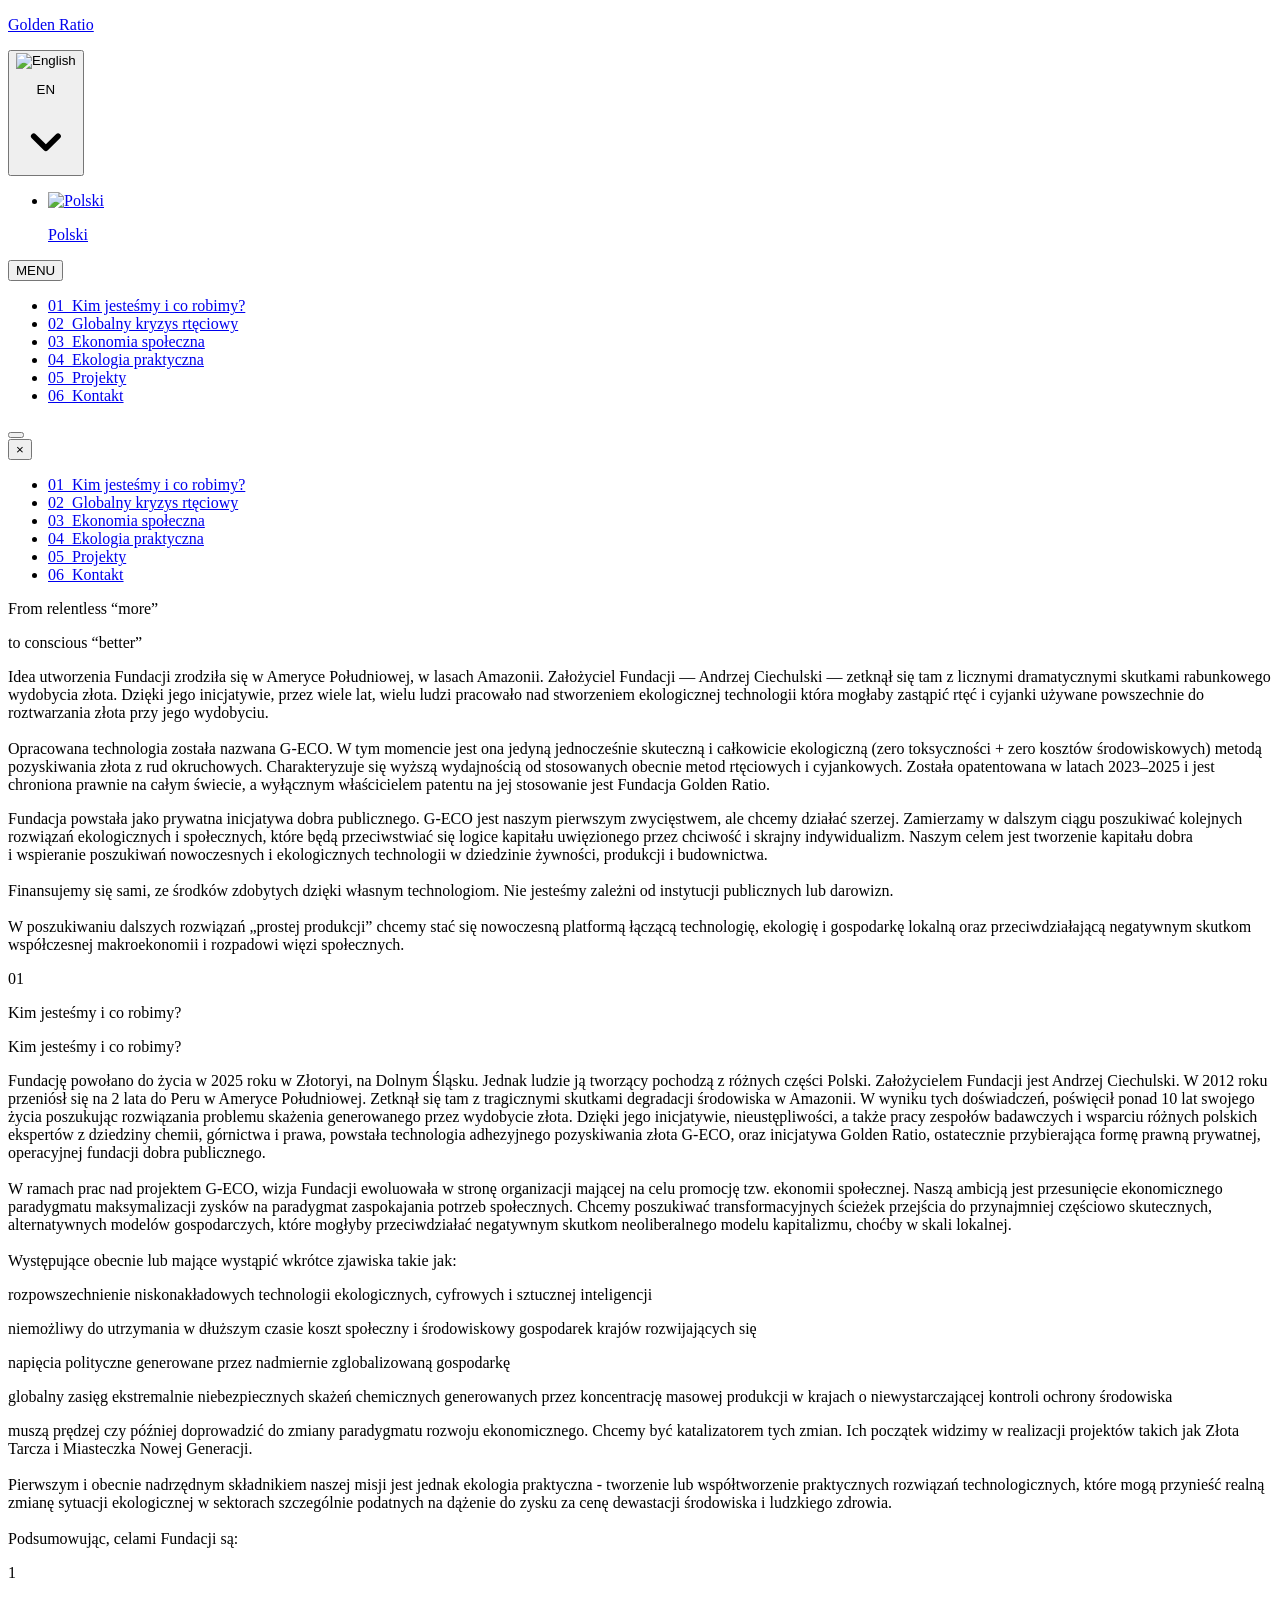
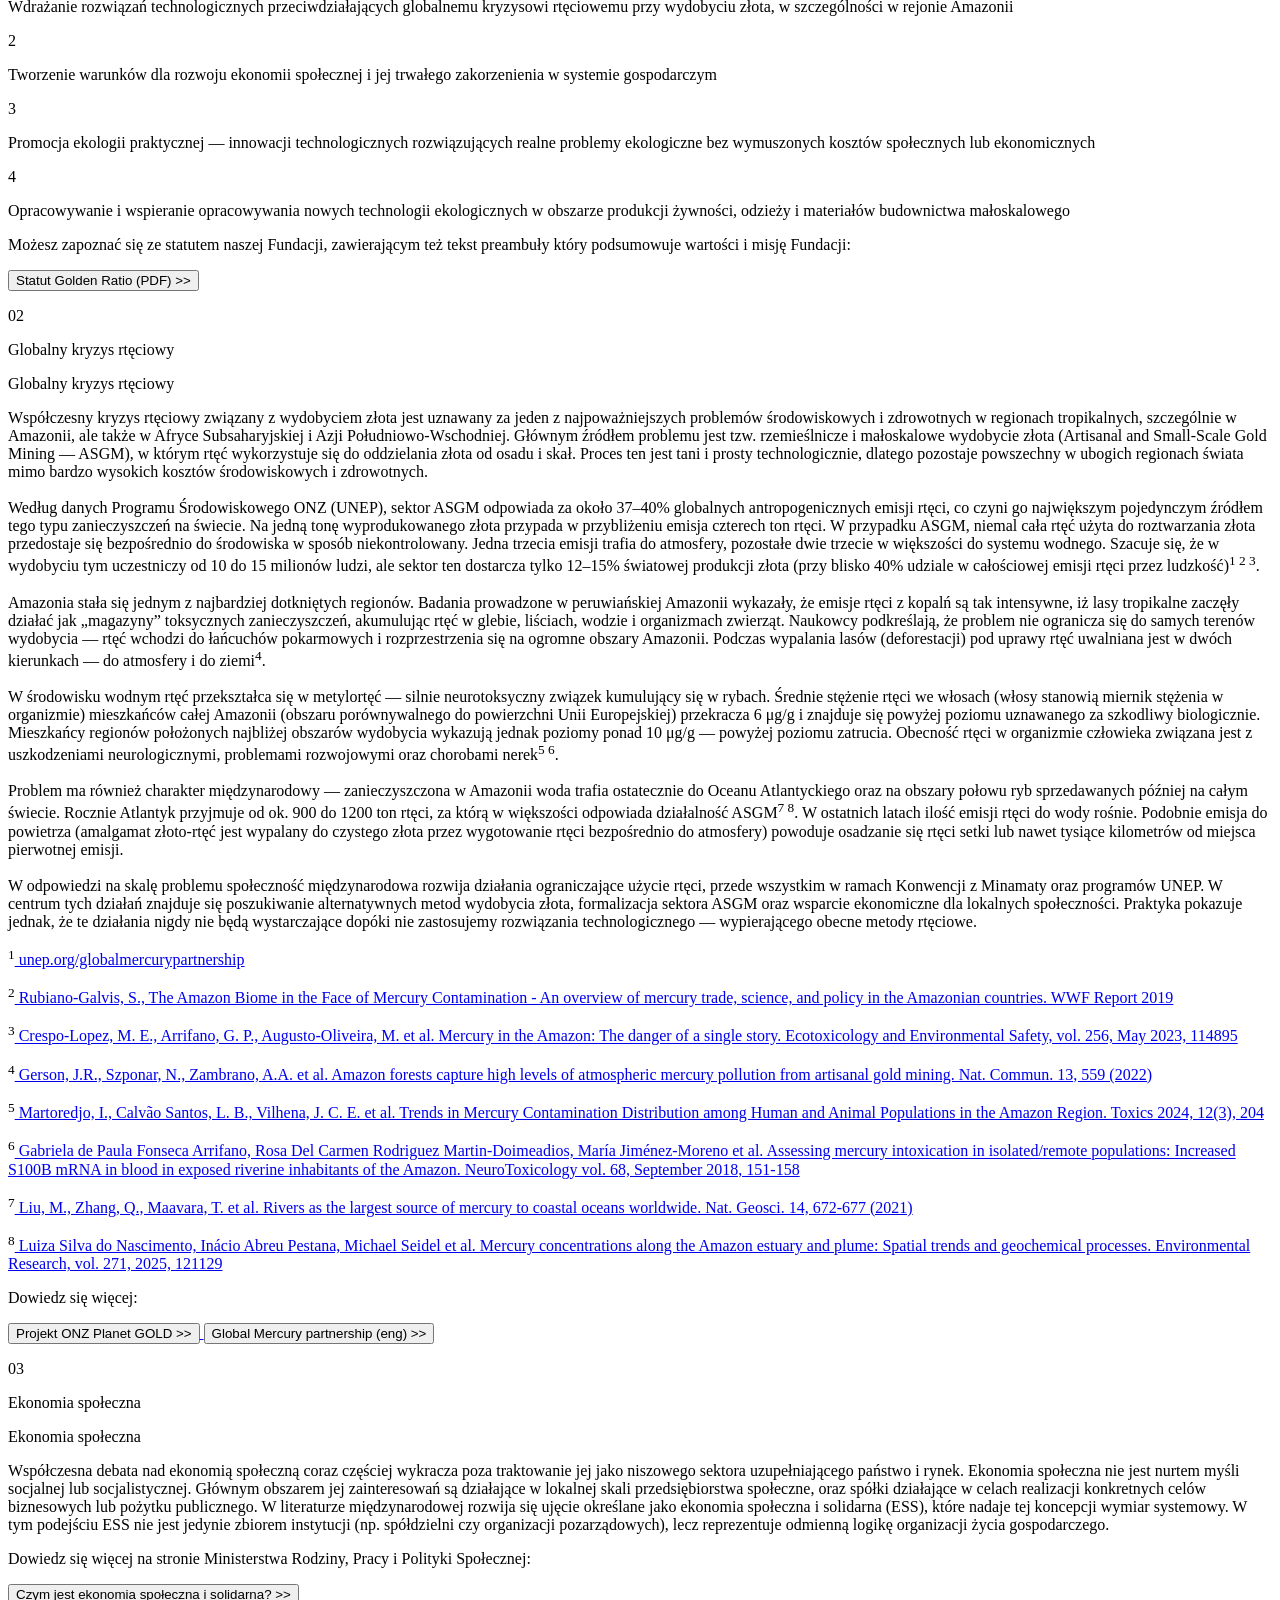
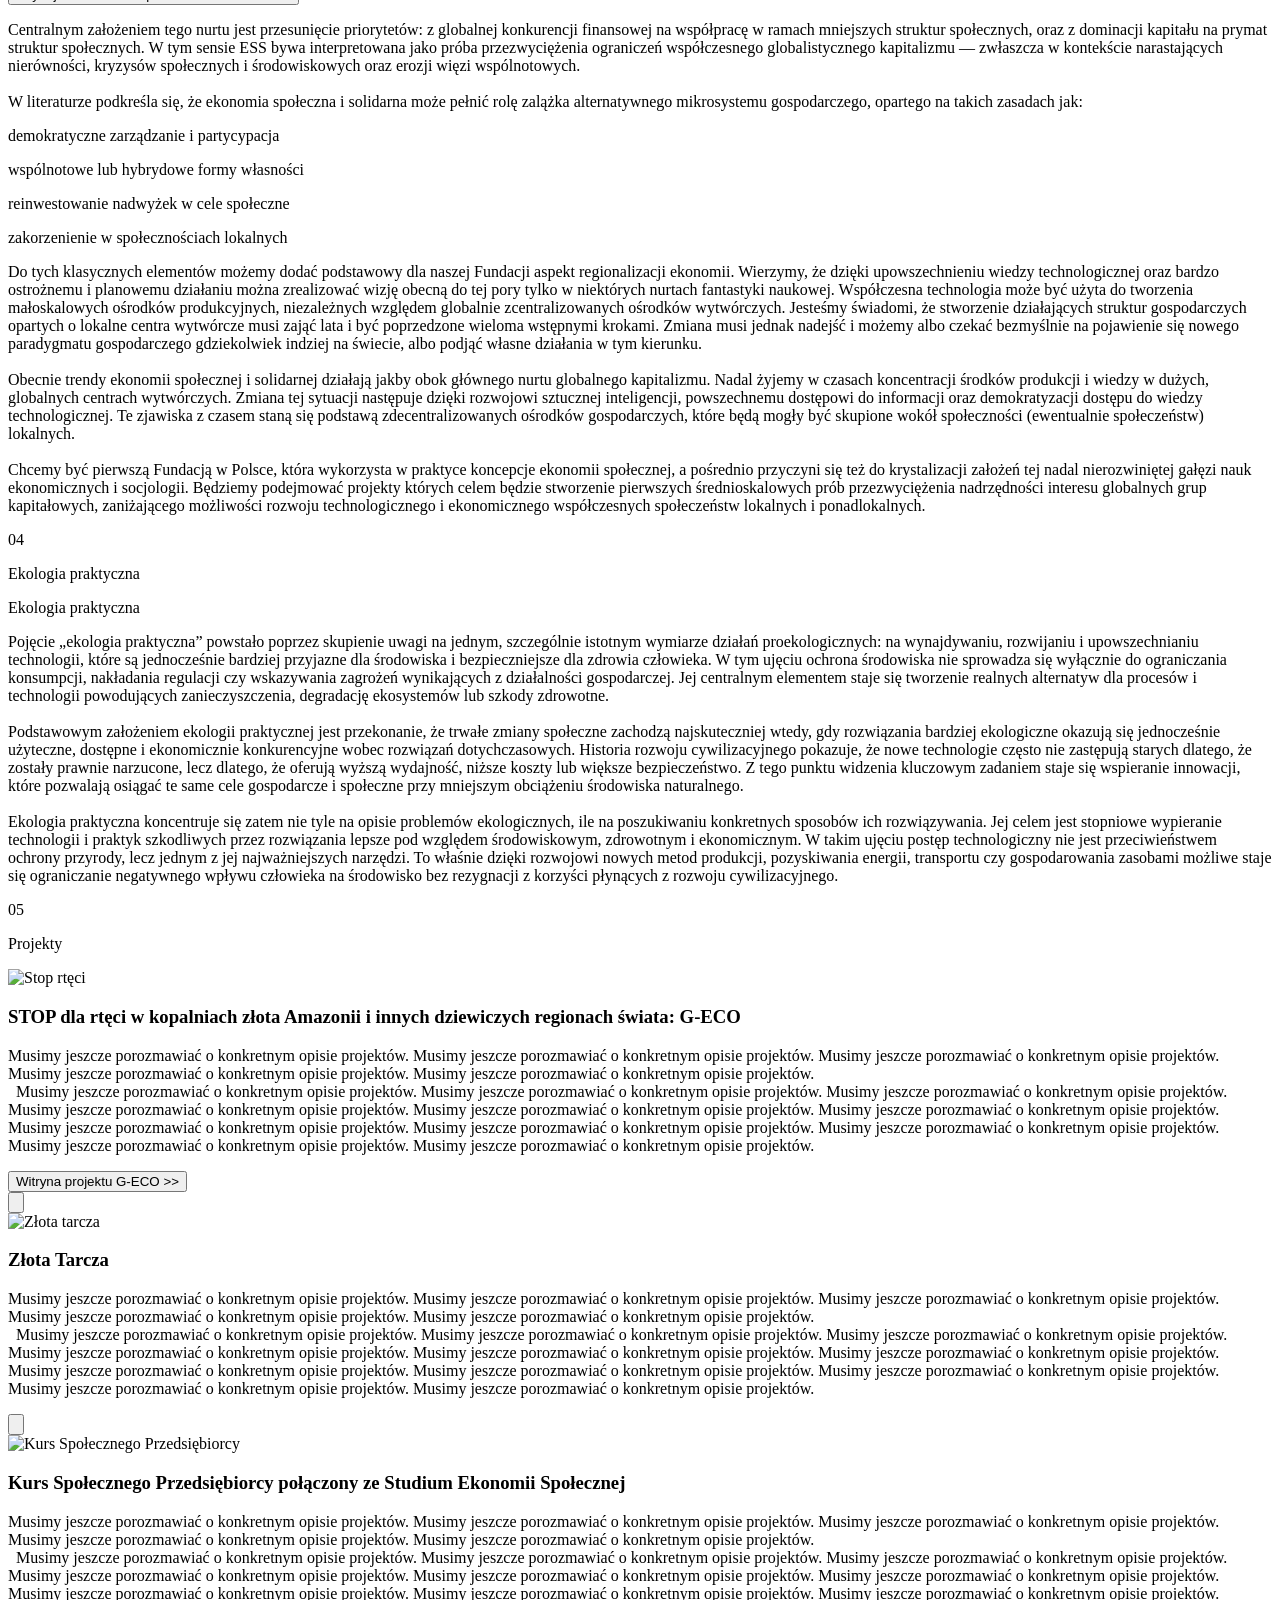
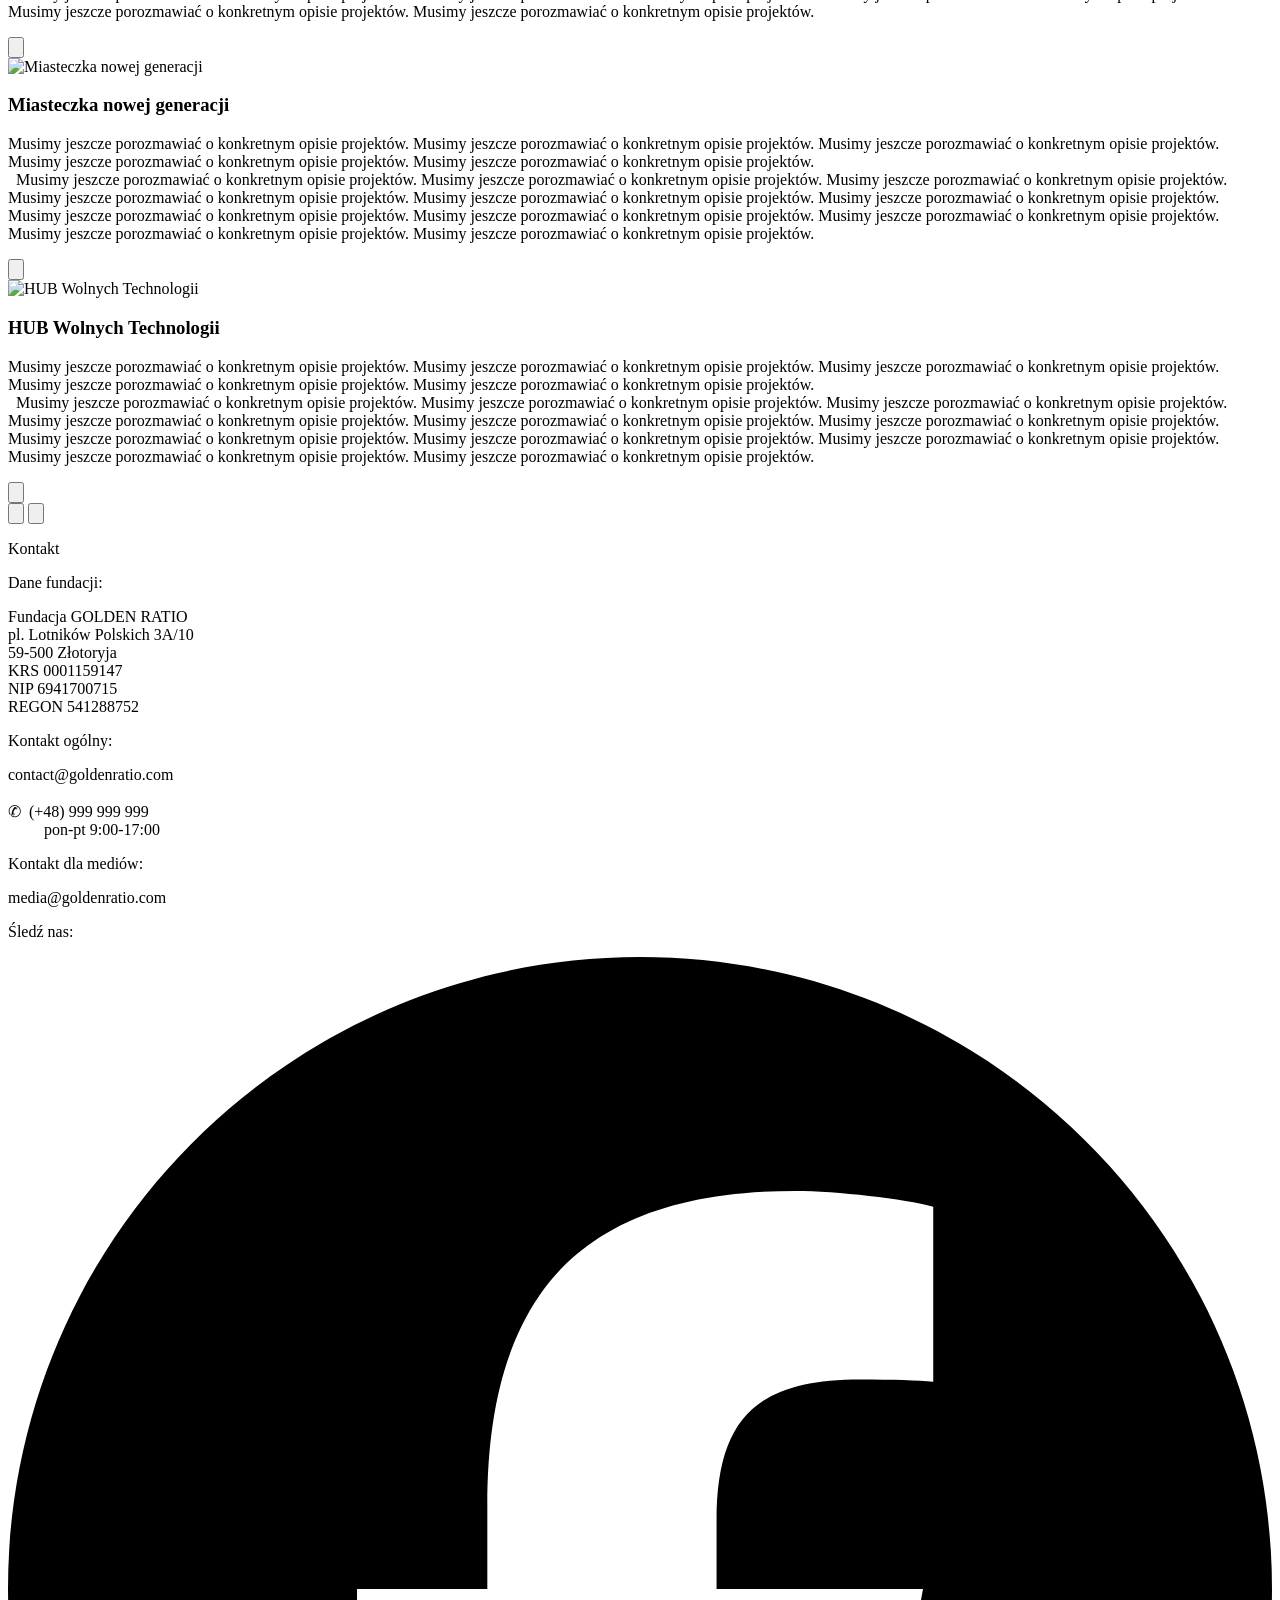
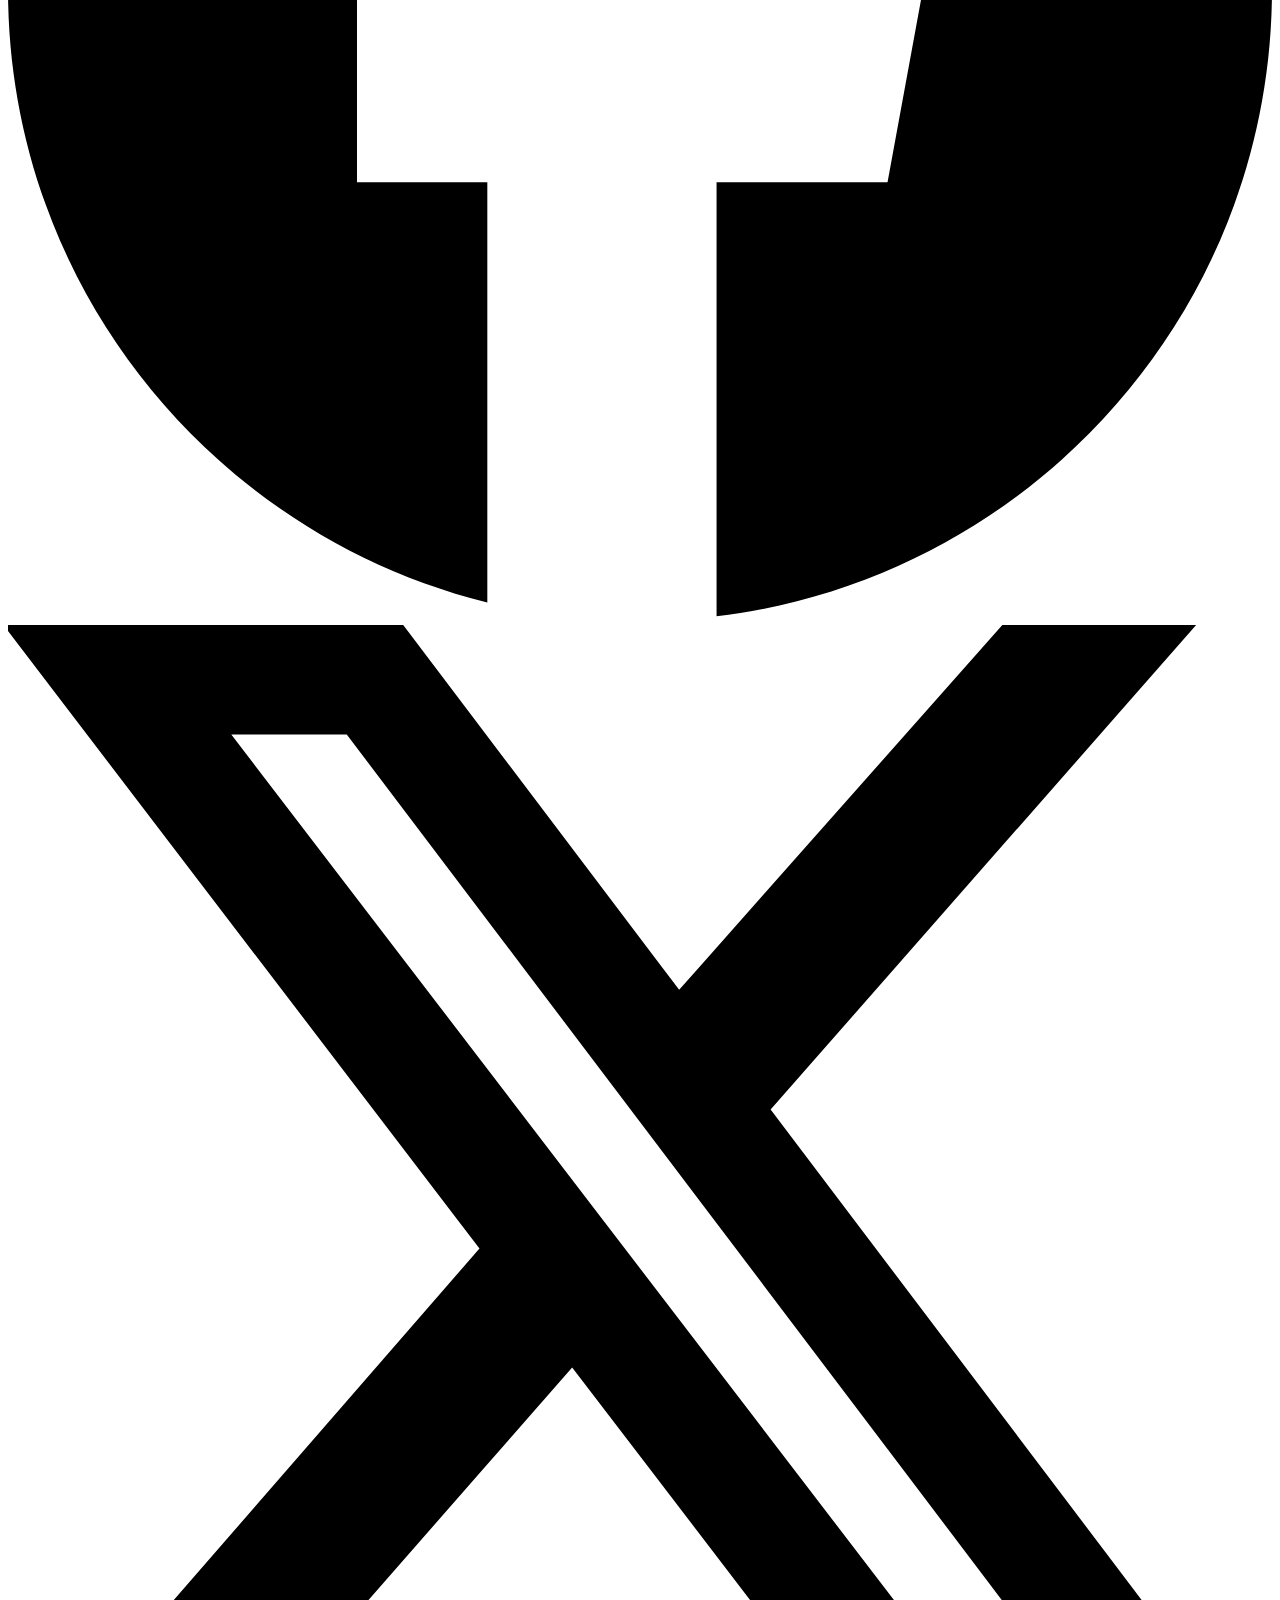
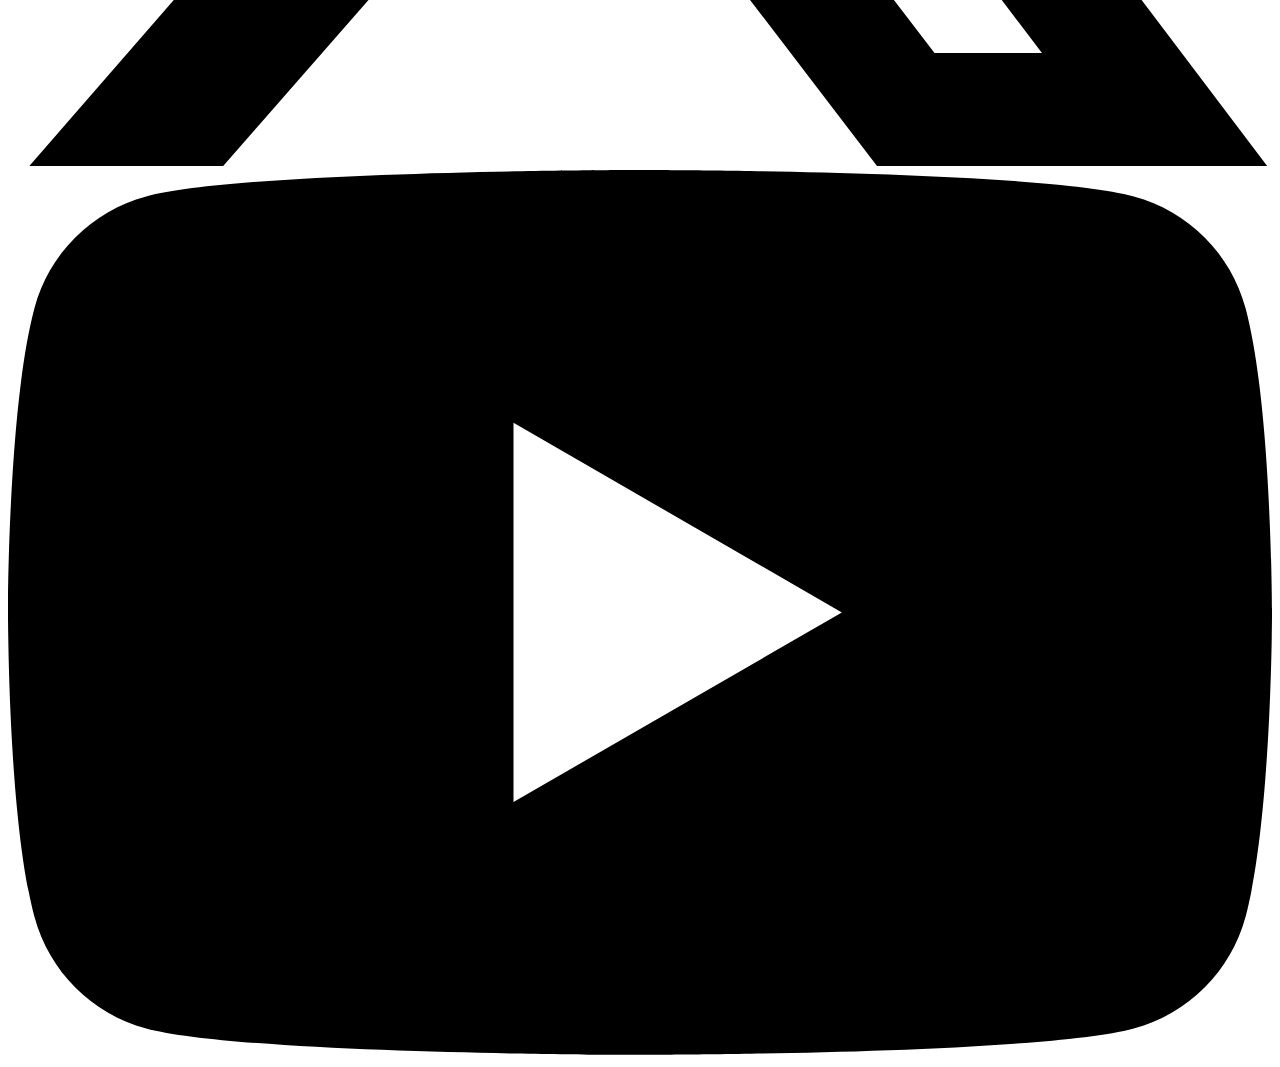
==== en/index.html @ 04c539c2 "Add files via upload" ====
<!doctype html>
<html lang="en">
  <head>
    <meta charset="UTF-8" />
    <link rel="icon" type="image/svg+xml" href="/mietowy/icons/favicon.svg" />
    <meta name="viewport" content="width=device-width, initial-scale=1.0" />
    <title>The Golden Ratio Foundation</title>

    <link rel="canonical" href="https://goldenratio.com/en/" />
    <link rel="alternate" hreflang="pl" href="https://goldenratio.com/" />
    <link rel="alternate" hreflang="en" href="https://goldenratio.com/en/" />
    <link rel="alternate" hreflang="x-default" href="https://goldenratio.com/" />

    <meta property="og:type" content="website">
    <meta property="og:title" content="The Golden Ratio Foundation">
    <meta property="og:description" content="We&rsquo;re transforming global &ldquo;more&rdquo; into a conscious &ldquo;good&rdquo;">
    <meta property="og:url" content="https://goldenratio.com/en/">
    <meta property="og:image" content="https://goldenratio.com/og-image.jpg">
    <meta property="og:locale" content="en_UK">
    <script type="module" crossorigin src="/mietowy/assets/main-DR1zvQs1.js"></script>
    <link rel="stylesheet" crossorigin href="/mietowy/assets/main-D9Fb78fT.css">
  </head>




  <body class="bg-prim text-sec font-main antialiased min-h-full min-w-full flex flex-col">

    <header
      id="start"
      x-data="{ menuOpen: false }"
      class="flex flex-col items-center"
    >

      <div class="navbar z-30">
        <div class="containme relative flex items-center justify-between tab:justify-end">

          <a
            href="#start"
            @click="menuOpen = false"
            class="static tab:absolute tab:left-1/2 tab:-translate-x-1/2"
          >
            <div id="logo" class="cursor-pointer font-button font-bold text-xl tab:text-2xl"> <!--potem do usunięcia te klasy -->
              <p>Golden Ratio</p>
              <!-- tutaj svg -->
            </div>
          </a>

          <!-- nadrzędny div po prawej z przyciskami menu -->
          <div class="flex flex-row items-center des:mt-2">

            <div
              x-data="{
                open: false,
                toggle() {
                  if (this.open) {
                    return this.close()
                  }
  
                  this.$refs.button.focus()
  
                  this.open = true
                },
                close(focusAfter) {
                  if (! this.open) return
  
                  this.open = false
  
                  focusAfter && focusAfter.focus()
                }
              }"
              x-on:keydown.escape.prevent.stop="close($refs.button)"
              x-on:focusin.window="! $refs.panel.contains($event.target) && close()"
              x-id="['dropdown-button']"
              class="relative mr-5 tab:mr-6"
            >
              <!-- Language Button -->
              <button
                x-ref="button"
                x-on:click="toggle()"
                :aria-expanded="open"
                :aria-controls="$id('dropdown-button')"
                type="button"
                class="relative flex flex-row items-center whitespace-nowrap justify-between cursor-pointer bg-lbialy10 hover:bg-lbialy20 pl-1.5 pr-0.5 rounded-full h-7 w-max gap-x-0.5 transition-colors duration-100 ease-in-out shadow-[0_0_5px_3px_rgba(0,0,0,0.05)]"
              >

                <div class="flex flex-row items-center">
                  <div class="relative w-3.5 h-3.5 rounded-full shadow-[0_0_0_2px_theme(colors.seven)] overflow-hidden mr-1">
                    <img
                      src="/mietowy/icons/Flag_of_the_UK2.png"
                      alt="English"
                      loading="eager"
                      class="h-full w-auto absolute left-0 top-0 object-cover"
                    />
                  </div>
                  <p class="font-button font-light text-xs leading-none">EN</p>
                </div>
      
                <!-- Strzałka rozwijania panelu językowego -->
                <svg xmlns="http://www.w3.org/2000/svg" viewBox="0 0 16 16" fill="currentColor" class="size-5">
                  <path fill-rule="evenodd" d="M4.22 6.22a.75.75 0 0 1 1.06 0L8 8.94l2.72-2.72a.75.75 0 1 1 1.06 1.06l-3.25 3.25a.75.75 0 0 1-1.06 0L4.22 7.28a.75.75 0 0 1 0-1.06Z" clip-rule="evenodd" />
                </svg>
              </button>
      
              <!-- Panel językowy wewnętrzny -->
              <div
                x-ref="panel"
                x-show="open"
                x-transition.origin.top.left
                x-on:click.outside="close($refs.button)"
                :id="$id('dropdown-button')"
                x-cloak
                class="absolute left-0 w-max rounded-md mt-1 z-10 origin-top-left font-button font-light text-sm text-sec bg-bialy90 overflow-hidden shadow-[0_0_5px_3px_rgba(0,0,0,0.05)] tab:text-base"
              >

                <ul>
                  <li>
                    <a href="/mietowy/" class="flex items-center whitespace-nowrap justify-between pl-3 pr-4 py-2 hover:bg-six focus-visible:bg-six transition-colors duration-100 ease-in-out">
                      <div class="flex flex-row items-center">
                        <img
                          src="/mietowy/icons/Flag_of_Poland2.png"
                          alt="Polski"
                          loading="lazy"
                          class="w-4 h-4 mr-2 image-render-pixelated"
                        />
                        <p>Polski</p>
                      </div>
                    </a>
                  </li>
                </ul>

              </div>
              <!-- koniec panelu językowego -->
            </div>
            
            <!-- alternatywny "hamburger" (MENU) dla des: -->
            <div
              x-data="{ open: false }"
              class="relative hidden des:block"
            >
              <button
                @click="open = !open"
                :aria-expanded="open"
                class="flex flex-col justify-center items-center text-base font-button px-3 h-8 space-y-[0.38rem] cursor-pointer
                bg-lbialy10 hover:bg-lbialy20 rounded-full shadow-[0_0_5px_3px_rgba(0,0,0,0.05)]"
                aria-label="Menu"
              >
              MENU
              </button>

              <!-- PANEL ROZWIJANY DES: GŁÓWNEGO MENU -->
              <div
                x-show="open"
                x-cloak
                x-transition.origin.top.right
                @click.outside="open = false"
                class="absolute right-0 w-max rounded-md mt-1 z-10 origin-top-right bg-bialy90 text-sec overflow-hidden shadow-[0_0_5px_3px_rgba(0,0,0,0.05)]"
              >

                <ul class="font-button text-lg flex flex-col des:font-normal des:py-4">
                  <li>
                    <a
                      href="#section1"
                      @click="open = false"
                      class="block px-4 py-2 hover:bg-six focus-visible:bg-six transition-colors duration-100 ease-in-out"
                    >
                      <span class="text-xs des:text-sm">01</span>&nbsp;&nbsp;Kim jesteśmy i co robimy?
                    </a>
                  </li>

                  <li>
                    <a
                      href="#section2"
                      @click="open = false"
                      class="block px-4 py-2 hover:bg-six focus-visible:bg-six transition-colors duration-100 ease-in-out"
                    >
                      <span class="text-xs des:text-sm">02</span>&nbsp;&nbsp;Globalny kryzys rtęciowy
                    </a>
                  </li>

                  <li>
                    <a
                      href="#section3"
                      @click="open = false"
                      class="block px-4 py-2 hover:bg-six focus-visible:bg-six transition-colors duration-100 ease-in-out"
                    >
                      <span class="text-xs des:text-sm">03</span>&nbsp;&nbsp;Ekonomia społeczna
                    </a>
                  </li>

                  <li>
                    <a
                      href="#section4"
                      @click="open = false"
                      class="block px-4 py-2 hover:bg-six focus-visible:bg-six transition-colors duration-100 ease-in-out"
                    >
                      <span class="text-xs des:text-sm">04</span>&nbsp;&nbsp;Ekologia praktyczna
                    </a>
                  </li>

                  <li>
                    <a
                      href="#section5"
                      @click="open = false"
                      class="block px-4 py-2 hover:bg-six focus-visible:bg-six transition-colors duration-100 ease-in-out"
                    >
                      <span class="text-xs des:text-sm">05</span>&nbsp;&nbsp;Projekty
                    </a>
                  </li>

                  <li>
                    <a
                      href="#section6"
                      @click="open = false"
                      class="block px-4 py-2 hover:bg-six focus-visible:bg-six transition-colors duration-100 ease-in-out"
                    >
                      <span class="text-xs des:text-sm">06</span>&nbsp;&nbsp;Kontakt
                    </a>
                  </li>
                </ul>
              </div>
              <!-- KONIEC PANELU ROZWIJANEGO DES: GŁÓWNEGO MENU -->
            </div>

            <!-- hamburger smartfon i tab: -->
            <div id="hamburger" class="des:hidden">
              <button
                @click="menuOpen = true"
                class="flex flex-col justify-center items-center px-3 h-10 w-10 space-y-[0.3rem] cursor-pointer
                bg-lbialy10 hover:bg-lbialy20 rounded-full shadow-[0_0_5px_3px_rgba(0,0,0,0.05)] tab:h-11 tab:w-11 tab:space-y-[0.38rem]"
                aria-label="Menu"
              >
                <span class="block w-[1.4rem] h-0.5 bg-sec rounded-sm tab:w-[1.55rem]"></span>
                <span class="block w-[1.4rem] h-0.5 bg-sec rounded-sm tab:w-[1.55rem]"></span>
                <span class="block w-[1.4rem] h-0.5 bg-sec rounded-sm tab:w-[1.55rem]"></span>
              </button>
            </div>
          </div>
        </div>
      </div>
      
      <nav
        x-show="menuOpen"
        x-cloak
        x-transition:enter="transform transition ease-out duration-300"
        x-transition:enter-start="translate-x-full"
        x-transition:enter-end="translate-x-0"
        x-transition:leave="transform transition ease-in duration-300"
        x-transition:leave-start="translate-x-0"
        x-transition:leave-end="translate-x-full"
        @click.outside="menuOpen = false"
        class="fixed top-0 right-0 h-screen bg-prim text-sec z-50 shadow-[0_0_5px_3px_rgba(0,0,0,0.05)] w-full tab:w-5/12 des:hidden"
      >
        <div class="flex justify-start p-4">
          <div class="flex justify-end w-full des:w-4/5 des:max-w-[750px]">
            <button
              @click="menuOpen = false"
              aria-label="Close menu"
              class="text-5xl font-bold leading-none cursor-pointer mr-2 tab:mr-4"
              >
              &times;
            </button>
          </div>
        </div>
        <ul class="font-button text-lg flex flex-col mt-6 des:mt-18 des:text-2xl">
          <li>
            <a
              href="#section1"
              @click="menuOpen = false"
              class="block px-8 py-4 hover:bg-six focus-visible:bg-six transition-colors duration-100 ease-in-out"
            >
              <span class="text-xs des:text-sm">01</span>&nbsp;&nbsp;Kim jesteśmy i co robimy?
            </a>
          </li>

          <li>
            <a
              href="#section2"
              @click="menuOpen = false"
              class="block px-8 py-4 hover:bg-six focus-visible:bg-six transition-colors duration-100 ease-in-out"
            >
              <span class="text-xs des:text-sm">02</span>&nbsp;&nbsp;Globalny kryzys rtęciowy
            </a>
          </li>

          <li>
            <a
              href="#section3"
              @click="menuOpen = false"
              class="block px-8 py-4 hover:bg-six focus-visible:bg-six transition-colors duration-100 ease-in-out"
            >
              <span class="text-xs des:text-sm">03</span>&nbsp;&nbsp;Ekonomia społeczna
            </a>
          </li>

          <li>
            <a
              href="#section4"
              @click="menuOpen = false"
              class="block px-8 py-4 hover:bg-six focus-visible:bg-six transition-colors duration-100 ease-in-out"
            >
              <span class="text-xs des:text-sm">04</span>&nbsp;&nbsp;Ekologia praktyczna
            </a>
          </li>

          <li>
            <a
              href="#section5"
              @click="menuOpen = false"
              class="block px-8 py-4 hover:bg-six focus-visible:bg-six transition-colors duration-100 ease-in-out"
            >
              <span class="text-xs des:text-sm">05</span>&nbsp;&nbsp;Projekty
            </a>
          </li>

          <li>
            <a
              href="#section6"
              @click="menuOpen = false"
              class="block px-8 py-4 hover:bg-six focus-visible:bg-six transition-colors duration-100 ease-in-out"
            >
              <span class="text-xs des:text-sm">06</span>&nbsp;&nbsp;Kontakt
            </a>
          </li>

        </ul>
      </nav>

      <div id="hero section" class="section_intro w-full overflow-visible [contain:layout]">
        <div id="hero content" class="containme relative overflow-visible flex flex-col items-center h-90 tab:mt-10 tab:h-140 des:mt-1 des:h-180">
          <p class="absolute -translate-x-8 top-32 z-10 font-hero font-bold text-2xl leading-tight tracking-tight w-max tab:font-normal tab:-translate-x-45 tab:top-29 tab:text-3xl des:text-[2.7rem] des:-translate-x-100 des:top-55">From relentless &ldquo;more&rdquo;</p>
          <div id="spiral1" class="absolute left-1/2 top-1/2 -translate-x-1/2 -translate-y-5/12 z-0 overflow-visible w-[130%] aspect-square opacity-15 tab:opacity-100 tab:-translate-y-5/12 tab:w-80 des:w-120"></div>
          <p class="absolute translate-x-9 bottom-20 z-10 text-right font-hero font-bold text-2xl leading-tight tracking-tight w-max tab:font-normal tab:translate-x-49 tab:bottom-18 tab:text-3xl des:text-[2.7rem] des:translate-x-100 des:bottom-35">to conscious &ldquo;better&rdquo;</p>
        </div>
      </div>
    </header>



    <section id="introduction" class="section bg-intro-gradient z-10">
      <div class="containme_intro grid grid-cols-1 tab:grid-cols-2 gap-x-[6rem] gap-y-[1.55rem] py-12 tab:gap-x-[2.5rem] des:gap-x-[4rem]">
        <p class="font-normal text-sm text-justify tab:text-base tab:leading-tight des:text-xl des:leading-[1.55rem] des:px-6">Idea utworzenia Fundacji zrodziła się w&nbsp;Ameryce Południowej, w&nbsp;lasach Amazonii. Założyciel Fundacji &mdash;&nbsp;Andrzej Ciechulski &mdash;&nbsp;zetknął się tam z&nbsp;licznymi dramatycznymi skutkami rabunkowego wydobycia złota. Dzięki jego inicjatywie, przez wiele lat, wielu ludzi pracowało nad stworzeniem ekologicznej technologii która mogłaby zastąpić rtęć i&nbsp;cyjanki używane powszechnie do roztwarzania złota przy jego wydobyciu.<br><br>
        Opracowana technologia została nazwana G&#8209;ECO. W&nbsp;tym momencie jest ona jedyną jednocześnie skuteczną i&nbsp;całkowicie ekologiczną (zero toksyczności + zero kosztów środowiskowych) metodą pozyskiwania złota z&nbsp;rud okruchowych. Charakteryzuje się wyższą wydajnością od stosowanych obecnie metod rtęciowych i&nbsp;cyjankowych. Została opatentowana w&nbsp;latach 2023&ndash;2025 i&nbsp;jest chroniona prawnie na całym świecie, a&nbsp;wyłącznym właścicielem patentu na jej stosowanie jest Fundacja Golden Ratio.</p>
        <p class="font-normal text-sm text-justify tab:text-base tab:leading-tight des:text-xl des:leading-[1.55rem] des:px-6">Fundacja powstała jako prywatna inicjatywa dobra publicznego. G&#8209;ECO jest naszym pierwszym zwycięstwem, ale chcemy działać szerzej. Zamierzamy w&nbsp;dalszym ciągu poszukiwać kolejnych rozwiązań ekologicznych i&nbsp;społecznych, które będą przeciwstwiać się logice kapitału uwięzionego przez chciwość i&nbsp;skrajny indywidualizm. Naszym celem jest tworzenie kapitału dobra i&nbsp;wspieranie poszukiwań nowoczesnych i ekologicznych technologii w&nbsp;dziedzinie żywności, produkcji i&nbsp;budownictwa.<br><br>
        Finansujemy się sami, ze środków zdobytych dzięki własnym technologiom. Nie jesteśmy zależni od instytucji publicznych lub darowizn.<br><br>
        W&nbsp;poszukiwaniu dalszych rozwiązań &bdquo;prostej produkcji” chcemy stać się nowoczesną platformą łączącą technologię, ekologię i&nbsp;gospodarkę lokalną oraz przeciwdziałającą negatywnym skutkom współczesnej makroekonomii i&nbsp;rozpadowi więzi społecznych.</p>
      </div>
    </section>





    <section id="section1" class="section">

      <div
      x-data="{
        active: false,
        init() {
          this.active = this.$el.classList.contains('sticky_progress--active')

          const observer = new MutationObserver(() => {
            this.active = this.$el.classList.contains('sticky_progress--active')
          })

          observer.observe(this.$el, {
            attributes: true,
            attributeFilter: ['class']
          })
        }
      }"
      class="sticky_progress containme grid grid-cols-1 tab:grid-cols-10 gap-x-4 gap-y-0 pt-12 pb-20"
      >

        <div class="sticky_fade self-baseline z-40 tab:text-right tab:sticky tab:top-12 tab:col-span-3">

          <p
          :class="active ? 'scale-0' : 'scale-100'"
          class="text-[5rem] tab:text-[8rem] des:text-[10rem] font-normal text-tert font-title line-clamp-none leading-none transition-transform duration-500 ease-out origin-top-right"
          >
            01
          </p>

          <p
          x-show="active"
          x-transition.opacity.duration.300ms
          class="relative place-self-end mr-6 font-hero font-bold leading-tight text-lg text-twenty tab:-translate-y-[7rem] tab:w-9/12 tab:text-xl des:w-10/12 des:text-3xl des:-translate-y-[9.5rem]"
          >
            Kim jesteśmy i&nbsp;co robimy?
          </p>

        </div>

        <div class="relative self-baseline tab:col-span-7">

          <p class="self-baseline font-hero font-bold leading-relaxed text-2xl text-twenty tab:w-max tab:text-3xl des:text-4xl">Kim jesteśmy i co robimy?</p>

          <p class="paragraph">Fundację powołano do życia w 2025 roku w Złotoryi, na Dolnym Śląsku. Jednak ludzie ją tworzący pochodzą z różnych części Polski. Założycielem Fundacji jest Andrzej Ciechulski. W 2012 roku przeniósł się na 2 lata do Peru w Ameryce Południowej. Zetknął się tam z tragicznymi skutkami degradacji środowiska w Amazonii. W wyniku tych doświadczeń, poświęcił ponad 10 lat swojego życia poszukując rozwiązania problemu skażenia generowanego przez wydobycie złota. Dzięki jego inicjatywie, nieustępliwości, a także pracy zespołów badawczych i wsparciu różnych polskich ekspertów z dziedziny chemii, górnictwa i prawa, powstała technologia adhezyjnego pozyskiwania złota G&#8209;ECO, oraz inicjatywa Golden Ratio, ostatecznie przybierająca formę prawną prywatnej, operacyjnej fundacji dobra publicznego.<br><br>
          W ramach prac nad projektem G&#8209;ECO, wizja Fundacji ewoluowała w stronę organizacji mającej na celu promocję tzw. ekonomii społecznej. Naszą ambicją jest przesunięcie ekonomicznego paradygmatu maksymalizacji zysków na paradygmat zaspokajania potrzeb społecznych. Chcemy poszukiwać transformacyjnych ścieżek przejścia do przynajmniej częściowo skutecznych, alternatywnych modelów gospodarczych, które mogłyby przeciwdziałać negatywnym skutkom neoliberalnego modelu kapitalizmu, choćby w skali lokalnej.<br><br>
          Występujące obecnie lub mające wystąpić wkrótce zjawiska takie jak:</p>

          <p class="paragraph_point relative w-10/12 tab:w-9/12 before:content-[''] before:block before:absolute before:inset-0 before:bg-tertiary-gradient before:rounded-xl before:-z-10">rozpowszechnienie niskonakładowych technologii ekologicznych, cyfrowych i sztucznej inteligencji</p>

          <p class="paragraph_point relative w-10/12 tab:w-9/12 before:content-[''] before:block before:absolute before:inset-0 before:bg-tertiary-gradient before:rounded-xl before:-z-10">niemożliwy do utrzymania w dłuższym czasie koszt społeczny i środowiskowy gospodarek krajów rozwijających się</p>

          <p class="paragraph_point relative w-10/12 tab:w-9/12 before:content-[''] before:block before:absolute before:inset-0 before:bg-tertiary-gradient before:rounded-xl before:-z-10">napięcia polityczne generowane przez nadmiernie zglobalizowaną gospodarkę</p>

          <p class="paragraph_point relative w-10/12 tab:w-9/12 before:content-[''] before:block before:absolute before:inset-0 before:bg-tertiary-gradient before:rounded-xl before:-z-10">globalny zasięg ekstremalnie niebezpiecznych skażeń chemicznych generowanych przez koncentrację masowej produkcji w krajach o niewystarczającej kontroli ochrony środowiska</p>

          <p class="paragraph mt-">muszą prędzej czy później doprowadzić do zmiany paradygmatu rozwoju ekonomicznego. Chcemy być katalizatorem tych zmian. Ich początek widzimy w realizacji projektów takich jak Złota Tarcza i Miasteczka Nowej Generacji.<br><br>
          Pierwszym i obecnie nadrzędnym składnikiem naszej misji jest jednak ekologia praktyczna - tworzenie lub współtworzenie praktycznych rozwiązań technologicznych, które mogą przynieść realną zmianę sytuacji ekologicznej w sektorach szczególnie podatnych na dążenie do zysku za cenę dewastacji środowiska i ludzkiego zdrowia.<br><br>
          Podsumowując, celami Fundacji są:</p>

          <div class="relative mt-8 mx-4 w-full">
            <div class="relative w-11/12 before:content-[''] before:block before:absolute before:inset-0 before:bg-quaternary-gradient before:rounded-xl before:-z-10">
              <p class="absolute text-tert top-1 left-1 font-extrabold leading-none -translate-y-2 text-6xl">1</p>
              <p class="paragraph_point pl-14">Wdrażanie rozwiązań technologicznych przeciwdziałających globalnemu kryzysowi rtęciowemu przy wydobyciu złota, w szczególności w rejonie Amazonii</p>
            </div>
          </div>

          <div class="relative mt-8 mx-4 w-full">
            <div class="relative w-11/12 before:content-[''] before:block before:absolute before:inset-0 before:bg-quaternary-gradient before:rounded-xl before:-z-10">
              <p class="absolute text-tert top-1 left-1 font-extrabold leading-none -translate-y-2 text-6xl">2</p>
              <p class="paragraph_point pl-14">Tworzenie warunków dla rozwoju ekonomii społecznej i jej trwałego zakorzenienia w systemie gospodarczym</p>
            </div>
          </div>

          <div class="relative mt-8 mx-4 w-full">
            <div class="relative w-11/12 before:content-[''] before:block before:absolute before:inset-0 before:bg-quaternary-gradient before:rounded-xl before:-z-10">
              <p class="absolute text-tert top-1 left-1 font-extrabold leading-none -translate-y-2 text-6xl">3</p>
              <p class="paragraph_point pl-14">Promocja ekologii praktycznej &mdash; innowacji technologicznych rozwiązujących realne problemy ekologiczne bez wymuszonych kosztów społecznych lub ekonomicznych</p>
            </div>
          </div>

          <div class="relative mt-8 mx-4 w-full">
            <div class="relative w-11/12 before:content-[''] before:block before:absolute before:inset-0 before:bg-quaternary-gradient before:rounded-xl before:-z-10">
              <p class="absolute text-tert top-1 left-1 font-extrabold leading-none -translate-y-2 text-6xl">4</p>
              <p class="paragraph_point pl-14">Opracowywanie i wspieranie opracowywania nowych technologii ekologicznych w obszarze produkcji żywności, odzieży i materiałów budownictwa małoskalowego</p>
            </div>
          </div>

          <p class="paragraph_small">Możesz zapoznać się ze statutem naszej Fundacji, zawierającym też tekst preambuły który podsumowuje wartości i misję Fundacji:</p>

          <a href="/GOLDEN RATIO statut.pdf" target="_blank" rel="noopener noreferrer">
            <button class="button">Statut Golden Ratio (PDF) &gt;&gt;</button>
          </a>
          
        </div>
      </div>
    </section>





    <section id="section2" class="section">

      <div
      x-data="{
        active: false,
        init() {
          this.active = this.$el.classList.contains('sticky_progress--active')

          const observer = new MutationObserver(() => {
            this.active = this.$el.classList.contains('sticky_progress--active')
          })

          observer.observe(this.$el, {
            attributes: true,
            attributeFilter: ['class']
          })
        }
      }"
      class="sticky_progress containme grid grid-cols-1 tab:grid-cols-10 gap-x-4 gap-y-0 pt-12 pb-20"
      >

        <div class="sticky_fade self-baseline z-40 tab:text-right tab:sticky tab:top-12 tab:col-span-3">

          <p
          :class="active ? 'scale-0' : 'scale-100'"
          class=" text-[5rem] tab:text-[8rem] des:text-[10rem] font-normal text-tert font-title line-clamp-none leading-none transition-transform duration-500 ease-out origin-top-right"
          >
            02
          </p>

          <p
          x-show="active"
          x-transition.opacity.duration.300ms
          class="relative place-self-end mr-6 font-hero font-bold leading-tight text-lg text-twenty tab:-translate-y-[7rem] tab:w-9/12 tab:text-xl des:w-10/12 des:text-3xl des:-translate-y-[9.5rem]"
          >
            Globalny kryzys rtęciowy
          </p>

        </div>

        <div class="relative self-baseline tab:col-span-7">

          <p class="self-baseline font-hero font-bold leading-relaxed text-2xl text-twenty tab:w-max tab:text-3xl des:text-4xl">Globalny kryzys rtęciowy</p>

          <p class="paragraph">Współczesny kryzys rtęciowy związany z wydobyciem złota jest uznawany za jeden z najpoważniejszych problemów środowiskowych i zdrowotnych w regionach tropikalnych, szczególnie w Amazonii, ale także w Afryce Subsaharyjskiej i Azji Południowo-Wschodniej. Głównym źródłem problemu jest tzw. rzemieślnicze i małoskalowe wydobycie złota (Artisanal and Small-Scale Gold Mining &mdash; ASGM), w którym rtęć wykorzystuje się do oddzielania złota od osadu i skał. Proces ten jest tani i prosty technologicznie, dlatego pozostaje powszechny w ubogich regionach świata mimo bardzo wysokich kosztów środowiskowych i zdrowotnych.<br><br>
          Według danych Programu Środowiskowego ONZ (UNEP), sektor ASGM odpowiada za około 37&ndash;40% globalnych antropogenicznych emisji rtęci, co czyni go największym pojedynczym źródłem tego typu zanieczyszczeń na świecie. Na jedną tonę wyprodukowanego złota przypada w przybliżeniu emisja czterech ton rtęci. W przypadku ASGM, niemal cała rtęć użyta do roztwarzania złota przedostaje się bezpośrednio do środowiska w sposób niekontrolowany. Jedna trzecia emisji trafia do atmosfery, pozostałe dwie trzecie w większości do systemu wodnego. Szacuje się, że w wydobyciu tym uczestniczy od 10 do 15 milionów ludzi, ale sektor ten dostarcza tylko 12&ndash;15% światowej produkcji złota (przy blisko 40% udziale w całościowej emisji rtęci przez ludzkość)<sup>1 2 3</sup>.<br><br>
          Amazonia stała się jednym z najbardziej dotkniętych regionów. Badania prowadzone w peruwiańskiej Amazonii wykazały, że emisje rtęci z kopalń są tak intensywne, iż lasy tropikalne zaczęły działać jak „magazyny” toksycznych zanieczyszczeń, akumulując rtęć w glebie, liściach, wodzie i organizmach zwierząt. Naukowcy podkreślają, że problem nie ogranicza się do samych terenów wydobycia — rtęć wchodzi do łańcuchów pokarmowych i rozprzestrzenia się na ogromne obszary Amazonii. Podczas wypalania lasów (deforestacji) pod uprawy rtęć uwalniana jest w dwóch kierunkach &mdash; do atmosfery i do ziemi<sup>4</sup>.<br><br>
          W środowisku wodnym rtęć przekształca się w metylortęć — silnie neurotoksyczny związek kumulujący się w rybach. Średnie stężenie rtęci we włosach (włosy stanowią miernik stężenia w organizmie) mieszkańców całej Amazonii (obszaru porównywalnego do powierzchni Unii Europejskiej) przekracza 6 μg/g i znajduje się powyżej poziomu uznawanego za szkodliwy biologicznie. Mieszkańcy regionów położonych najbliżej obszarów wydobycia wykazują jednak poziomy ponad 10 μg/g &mdash; powyżej poziomu zatrucia. Obecność rtęci w organizmie człowieka związana jest z uszkodzeniami neurologicznymi, problemami rozwojowymi oraz chorobami nerek<sup>5 6</sup>.<br><br>
          Problem ma również charakter międzynarodowy &mdash; zanieczyszczona w Amazonii woda trafia ostatecznie do Oceanu Atlantyckiego oraz na obszary połowu ryb sprzedawanych później na całym świecie. Rocznie Atlantyk przyjmuje od ok. 900 do 1200 ton rtęci, za którą w większości odpowiada działalność ASGM<sup>7 8</sup>. W ostatnich latach ilość emisji rtęci do wody rośnie. Podobnie emisja do powietrza (amalgamat złoto-rtęć jest wypalany do czystego złota przez wygotowanie rtęci bezpośrednio do atmosfery) powoduje osadzanie się rtęci setki lub nawet tysiące kilometrów od miejsca pierwotnej emisji.<br><br>
          W odpowiedzi na skalę problemu społeczność międzynarodowa rozwija działania ograniczające użycie rtęci, przede wszystkim w ramach Konwencji z Minamaty oraz programów UNEP. W centrum tych działań znajduje się poszukiwanie alternatywnych metod wydobycia złota, formalizacja sektora ASGM oraz wsparcie ekonomiczne dla lokalnych społeczności. Praktyka pokazuje jednak, że te działania nigdy nie będą wystarczające dopóki nie zastosujemy rozwiązania technologicznego &mdash; wypierającego obecne metody rtęciowe.</p>

          <p class="paragraph_tiny mt-7"><sup>1</sup><a href="https://www.unep.org/globalmercurypartnership/what-we-do/artisanal-and-small-scale-gold-mining-asgm">&nbsp;unep.org/globalmercurypartnership</a></p>
          <p class="paragraph_tiny"><sup>2</sup><a href="https://wwfint.awsassets.panda.org/downloads/reporte_eng_2.pdf">&nbsp;Rubiano-Galvis, S., The Amazon Biome in the Face of Mercury Contamination - An overview of mercury trade, science, and policy in the Amazonian countries. WWF Report 2019</a></p>
          <p class="paragraph_tiny"><sup>3</sup><a href="https://doi.org/10.1016/j.ecoenv.2023.114895">&nbsp;Crespo-Lopez, M. E., Arrifano, G. P., Augusto-Oliveira, M. et al. Mercury in the Amazon: The danger of a single story. Ecotoxicology and Environmental Safety, vol. 256, May 2023, 114895</a></p>
          <p class="paragraph_tiny"><sup>4</sup><a href="https://doi.org/10.1038/s41467-022-27997-3">&nbsp;Gerson, J.R., Szponar, N., Zambrano, A.A. et al. Amazon forests capture high levels of atmospheric mercury pollution from artisanal gold mining. Nat. Commun. 13, 559 (2022)</a></p>
          <p class="paragraph_tiny"><sup>5</sup><a href="https://doi.org/10.3390/toxics12030204">&nbsp;Martoredjo, I., Calvão Santos, L. B., Vilhena, J. C. E. et al. Trends in Mercury Contamination Distribution among Human and Animal Populations in the Amazon Region. Toxics 2024, 12(3), 204</a></p>
          <p class="paragraph_tiny"><sup>6</sup><a href="https://doi.org/10.1016/j.neuro.2018.07.018">&nbsp;Gabriela de Paula Fonseca Arrifano, Rosa Del Carmen Rodriguez Martin-Doimeadios, María Jiménez-Moreno et al. Assessing mercury intoxication in isolated/remote populations: Increased S100B mRNA in blood in exposed riverine inhabitants of the Amazon. NeuroToxicology vol. 68, September 2018, 151-158</a></p>
          <p class="paragraph_tiny"><sup>7</sup><a href="https://doi.org/10.1038/s41561-021-00793-2">&nbsp;Liu, M., Zhang, Q., Maavara, T. et al. Rivers as the largest source of mercury to coastal oceans worldwide. Nat. Geosci. 14, 672-677 (2021)</a><br></p>
          <p class="paragraph_tiny"><sup>8</sup><a href="https://doi.org/10.1016/j.envres.2025.121129">&nbsp;Luiza Silva do Nascimento, Inácio Abreu Pestana, Michael Seidel et al. Mercury concentrations along the Amazon estuary and plume: Spatial trends and geochemical processes. Environmental Research, vol. 271, 2025, 121129</a><br></p>

          <p class="paragraph_small mb-4 underline">Dowiedz się więcej:</p>

          <a href="https://www.planetgold.org" target="_blank" rel="noopener noreferrer">
            <button class="button">Projekt ONZ Planet GOLD &gt;&gt;</button>
          </a>

          <a href="https://www.unep.org/globalmercurypartnership/" target="_blank" rel="noopener noreferrer">
            <button class="button">Global Mercury partnership (eng) &gt;&gt;</button>
          </a>

        </div>
      </div>
    </section>






    <section id="section3" class="section">

      <div
      x-data="{
        active: false,
        init() {
          this.active = this.$el.classList.contains('sticky_progress--active')

          const observer = new MutationObserver(() => {
            this.active = this.$el.classList.contains('sticky_progress--active')
          })

          observer.observe(this.$el, {
            attributes: true,
            attributeFilter: ['class']
          })
        }
      }"
      class="sticky_progress containme grid grid-cols-1 tab:grid-cols-10 gap-x-4 gap-y-0 pt-12 pb-20"
      >

        <div class="sticky_fade self-baseline z-40 tab:text-right tab:sticky tab:top-12 tab:col-span-3">

          <p
          :class="active ? 'scale-0' : 'scale-100'"
          class=" text-[5rem] tab:text-[8rem] des:text-[10rem] font-normal text-tert font-title line-clamp-none leading-none transition-transform duration-500 ease-out origin-top-right"
          >
            03
          </p>

          <p
          x-show="active"
          x-transition.opacity.duration.300ms
          class="relative place-self-end mr-6 font-hero font-bold leading-tight text-lg text-twenty tab:-translate-y-[7rem] tab:w-9/12 tab:text-xl des:w-10/12 des:text-3xl des:-translate-y-[9.5rem]"
          >
            Ekonomia społeczna
          </p>

        </div>

        <div class="relative self-baseline tab:col-span-7">

          <p class="self-baseline font-hero font-bold leading-relaxed text-2xl text-twenty tab:w-max tab:text-3xl des:text-4xl">Ekonomia społeczna</p>

          <p class="paragraph">Współczesna debata nad ekonomią społeczną coraz częściej wykracza poza traktowanie jej jako niszowego sektora uzupełniającego państwo i rynek. Ekonomia społeczna nie jest nurtem myśli socjalnej lub socjalistycznej. Głównym obszarem jej zainteresowań są działające w lokalnej skali przedsiębiorstwa społeczne, oraz spółki działające w celach realizacji konkretnych celów biznesowych lub pożytku publicznego. W literaturze międzynarodowej rozwija się ujęcie określane jako ekonomia społeczna i solidarna (ESS), które nadaje tej koncepcji wymiar systemowy. W tym podejściu ESS nie jest jedynie zbiorem instytucji (np. spółdzielni czy organizacji pozarządowych), lecz reprezentuje odmienną logikę organizacji życia gospodarczego.</p>

          <p class="paragraph_small">Dowiedz się więcej na stronie Ministerstwa Rodziny, Pracy i&nbsp;Polityki Społecznej:</p>

          <a href="https://www.ekonomiaspoleczna.gov.pl/czym-jest-ekonomia-spoleczna/" target="_blank" rel="noopener noreferrer">
            <button class="button_small tab:mr-4">Czym jest ekonomia społeczna i&nbsp;solidarna?&nbsp;&gt;&gt;</button>
          </a>

          <p class="paragraph">Centralnym założeniem tego nurtu jest przesunięcie priorytetów: z globalnej konkurencji finansowej na współpracę w ramach mniejszych struktur społecznych, oraz z dominacji kapitału na prymat struktur społecznych. W tym sensie ESS bywa interpretowana jako próba przezwyciężenia ograniczeń współczesnego globalistycznego kapitalizmu —&nbsp;zwłaszcza w kontekście narastających nierówności, kryzysów społecznych i środowiskowych oraz erozji więzi wspólnotowych.<br><br>
          W literaturze podkreśla się, że ekonomia społeczna i solidarna może pełnić rolę zalążka alternatywnego mikrosystemu gospodarczego, opartego na takich zasadach jak:</p>

          <p class="paragraph_point relative w-10/12 tab:w-9/12 before:content-[''] before:block before:absolute before:inset-0 before:bg-quinary-gradient before:rounded-xl before:-z-10">demokratyczne zarządzanie i&nbsp;partycypacja</p>

          <p class="paragraph_point relative w-10/12 tab:w-9/12 before:content-[''] before:block before:absolute before:inset-0 before:bg-quinary-gradient before:rounded-xl before:-z-10">wspólnotowe lub hybrydowe formy własności</p>

          <p class="paragraph_point relative w-10/12 tab:w-9/12 before:content-[''] before:block before:absolute before:inset-0 before:bg-quinary-gradient before:rounded-xl before:-z-10">reinwestowanie nadwyżek w&nbsp;cele społeczne</p>

          <p class="paragraph_point relative w-10/12 tab:w-9/12 before:content-[''] before:block before:absolute before:inset-0 before:bg-quinary-gradient before:rounded-xl before:-z-10">zakorzenienie w&nbsp;społecznościach lokalnych</p>

          <p class="paragraph">Do tych klasycznych elementów możemy dodać podstawowy dla naszej Fundacji aspekt regionalizacji ekonomii. Wierzymy, że dzięki upowszechnieniu wiedzy technologicznej oraz bardzo ostrożnemu i planowemu działaniu można zrealizować wizję obecną do tej pory tylko w niektórych nurtach fantastyki naukowej. Współczesna technologia może być użyta do tworzenia małoskalowych ośrodków produkcyjnych, niezależnych względem globalnie zcentralizowanych ośrodków wytwórczych. Jesteśmy świadomi, że stworzenie działających struktur gospodarczych opartych o lokalne centra wytwórcze musi zająć lata i być poprzedzone wieloma wstępnymi krokami. Zmiana musi jednak nadejść i możemy albo czekać bezmyślnie na pojawienie się nowego paradygmatu gospodarczego gdziekolwiek indziej na świecie, albo podjąć własne działania w tym kierunku.<br><br>
          Obecnie trendy ekonomii społecznej i solidarnej działają jakby obok głównego nurtu globalnego kapitalizmu. Nadal żyjemy w czasach koncentracji środków produkcji i wiedzy w dużych, globalnych centrach wytwórczych. Zmiana tej sytuacji następuje dzięki rozwojowi sztucznej inteligencji, powszechnemu dostępowi do informacji oraz demokratyzacji dostępu do wiedzy technologicznej. Te zjawiska z czasem staną się podstawą zdecentralizowanych ośrodków gospodarczych, które będą mogły być skupione wokół społeczności (ewentualnie społeczeństw) lokalnych.<br><br>
          Chcemy być pierwszą Fundacją w Polsce, która wykorzysta w praktyce koncepcje ekonomii społecznej, a pośrednio przyczyni się też do krystalizacji założeń tej nadal nierozwiniętej gałęzi nauk ekonomicznych i socjologii. Będziemy podejmować projekty których celem będzie stworzenie pierwszych średnioskalowych prób przezwyciężenia nadrzędności interesu globalnych grup kapitałowych, zaniżającego możliwości rozwoju technologicznego i ekonomicznego współczesnych społeczeństw lokalnych i ponadlokalnych.</p>
          
        </div>
      </div>
    </section>






    <section id="section4" class="section">

      <div
      x-data="{
        active: false,
        init() {
          this.active = this.$el.classList.contains('sticky_progress--active')

          const observer = new MutationObserver(() => {
            this.active = this.$el.classList.contains('sticky_progress--active')
          })

          observer.observe(this.$el, {
            attributes: true,
            attributeFilter: ['class']
          })
        }
      }"
      class="sticky_progress containme grid grid-cols-1 tab:grid-cols-10 gap-x-4 gap-y-0 pt-12 pb-20"
      >

        <div class="sticky_fade self-baseline z-40 tab:text-right tab:sticky tab:top-12 tab:col-span-3">

          <p
          :class="active ? 'scale-0' : 'scale-100'"
          class=" text-[5rem] tab:text-[8rem] des:text-[10rem] font-normal text-tert font-title line-clamp-none leading-none transition-transform duration-500 ease-out origin-top-right"
          >
            04
          </p>

          <p
          x-show="active"
          x-transition.opacity.duration.300ms
          class="relative place-self-end mr-6 font-hero font-bold leading-tight text-lg text-twenty tab:-translate-y-[7rem] tab:w-9/12 tab:text-xl des:w-10/12 des:text-3xl des:-translate-y-[9.5rem]"
          >
            Ekologia praktyczna
          </p>

        </div>

        <div class="relative self-baseline tab:col-span-7">

          <p class="self-baseline font-hero font-bold leading-relaxed text-2xl text-twenty tab:w-max tab:text-3xl des:text-4xl">Ekologia praktyczna</p>

          <p class="paragraph">Pojęcie „ekologia praktyczna” powstało poprzez skupienie uwagi na jednym, szczególnie istotnym wymiarze działań proekologicznych: na wynajdywaniu, rozwijaniu i upowszechnianiu technologii, które są jednocześnie bardziej przyjazne dla środowiska i bezpieczniejsze dla zdrowia człowieka. W tym ujęciu ochrona środowiska nie sprowadza się wyłącznie do ograniczania konsumpcji, nakładania regulacji czy wskazywania zagrożeń wynikających z działalności gospodarczej. Jej centralnym elementem staje się tworzenie realnych alternatyw dla procesów i technologii powodujących zanieczyszczenia, degradację ekosystemów lub szkody zdrowotne.<br><br>
          Podstawowym założeniem ekologii praktycznej jest przekonanie, że trwałe zmiany społeczne zachodzą najskuteczniej wtedy, gdy rozwiązania bardziej ekologiczne okazują się jednocześnie użyteczne, dostępne i ekonomicznie konkurencyjne wobec rozwiązań dotychczasowych. Historia rozwoju cywilizacyjnego pokazuje, że nowe technologie często nie zastępują starych dlatego, że zostały prawnie narzucone, lecz dlatego, że oferują wyższą wydajność, niższe koszty lub większe bezpieczeństwo. Z tego punktu widzenia kluczowym zadaniem staje się wspieranie innowacji, które pozwalają osiągać te same cele gospodarcze i społeczne przy mniejszym obciążeniu środowiska naturalnego.<br><br>
          Ekologia praktyczna koncentruje się zatem nie tyle na opisie problemów ekologicznych, ile na poszukiwaniu konkretnych sposobów ich rozwiązywania. Jej celem jest stopniowe wypieranie technologii i praktyk szkodliwych przez rozwiązania lepsze pod względem środowiskowym, zdrowotnym i ekonomicznym. W takim ujęciu postęp technologiczny nie jest przeciwieństwem ochrony przyrody, lecz jednym z jej najważniejszych narzędzi. To właśnie dzięki rozwojowi nowych metod produkcji, pozyskiwania energii, transportu czy gospodarowania zasobami możliwe staje się ograniczanie negatywnego wpływu człowieka na środowisko bez rezygnacji z korzyści płynących z rozwoju cywilizacyjnego.</p>
          
        </div>
      </div>
    </section>





    <section id="section5" class="section">

      <div class="containme grid grid-cols-1 tab:grid-cols-10 gap-x-4 gap-y-0 pt-12 pb-20">

        <p class="self-baseline font-normal text-tert font-title line-clamp-none leading-none text-[5rem] tab:text-right tab:top-0 tab:text-[8rem] des:text-[10rem] tab:col-span-3">05</p>

        <div class="relative self-baseline tab:col-span-7">

          <p class="self-baseline font-hero font-bold leading-relaxed text-2xl text-twenty tab:w-max tab:text-3xl des:text-4xl">Projekty</p>

          <div class="carousel">

            <div class="carousel-track">

              <article x-data="{ expanded: false }" class="carousel-card">
                <img src="/mietowy/1.jpg" loading="eager" alt="Stop rtęci">
                <h3 x-ref="heading">STOP dla rtęci w kopalniach złota Amazonii i&nbsp;innych dziewiczych regionach świata: G&#8209;ECO</h3>
                <div x-ref="content"
                  :style="
                    expanded
                    ? `max-height:${$refs.content.scrollHeight}px; --fade-start:100%`
                    : `max-height:calc(23vh - ${$refs.heading.offsetHeight}px); --fade-start:40%`
                  "
                  class="card_content">
                  <p>Musimy jeszcze porozmawiać o konkretnym opisie projektów. Musimy jeszcze porozmawiać o konkretnym opisie projektów. Musimy jeszcze porozmawiać o konkretnym opisie projektów. Musimy jeszcze porozmawiać o konkretnym opisie projektów. Musimy jeszcze porozmawiać o konkretnym opisie projektów.<br><span class="block text-xs leading-[0.8rem]">&nbsp;</span>
                  Musimy jeszcze porozmawiać o konkretnym opisie projektów. Musimy jeszcze porozmawiać o konkretnym opisie projektów. Musimy jeszcze porozmawiać o konkretnym opisie projektów. Musimy jeszcze porozmawiać o konkretnym opisie projektów. Musimy jeszcze porozmawiać o konkretnym opisie projektów. Musimy jeszcze porozmawiać o konkretnym opisie projektów. Musimy jeszcze porozmawiać o konkretnym opisie projektów. Musimy jeszcze porozmawiać o konkretnym opisie projektów. Musimy jeszcze porozmawiać o konkretnym opisie projektów. Musimy jeszcze porozmawiać o konkretnym opisie projektów. Musimy jeszcze porozmawiać o konkretnym opisie projektów. </p>
                  <button class="button_small self-end tab:mr-4">Witryna projektu G&#8209;ECO &gt;&gt;</button>
                </div>
                <button @click="expanded = !expanded" class="z-10 flex mt-1 items-center justify-center cursor-pointer bg-prim border-t-1 border-quin hover:brightness-105 transition-all duration-200">
                  <svg viewBox="0 0 24 24" fill="none" stroke="currentColor" stroke-width="2" class="size-8 stroke-twentytwo tab:size-10 transition-all duration-500" :class="{ 'rotate-180': expanded }">
                    <polyline points="21,9 12,16 3,9"></polyline>
                  </svg>
                </button>
              </article>

              <article x-data="{ expanded: false }" class="carousel-card">
                <img src="/mietowy/2.jpg" loading="eager" alt="Złota tarcza">
                <h3 x-ref="heading">Złota Tarcza</h3>
                <div x-ref="content"
                  :style="
                    expanded
                    ? `max-height:${$refs.content.scrollHeight}px; --fade-start:100%`
                    : `max-height:calc(23vh - ${$refs.heading.offsetHeight}px); --fade-start:40%`
                  "
                  class="card_content">
                  <p>Musimy jeszcze porozmawiać o konkretnym opisie projektów. Musimy jeszcze porozmawiać o konkretnym opisie projektów. Musimy jeszcze porozmawiać o konkretnym opisie projektów. Musimy jeszcze porozmawiać o konkretnym opisie projektów. Musimy jeszcze porozmawiać o konkretnym opisie projektów.<br><span class="block text-xs leading-[0.8rem]">&nbsp;</span>
                  Musimy jeszcze porozmawiać o konkretnym opisie projektów. Musimy jeszcze porozmawiać o konkretnym opisie projektów. Musimy jeszcze porozmawiać o konkretnym opisie projektów. Musimy jeszcze porozmawiać o konkretnym opisie projektów. Musimy jeszcze porozmawiać o konkretnym opisie projektów. Musimy jeszcze porozmawiać o konkretnym opisie projektów. Musimy jeszcze porozmawiać o konkretnym opisie projektów. Musimy jeszcze porozmawiać o konkretnym opisie projektów. Musimy jeszcze porozmawiać o konkretnym opisie projektów. Musimy jeszcze porozmawiać o konkretnym opisie projektów. Musimy jeszcze porozmawiać o konkretnym opisie projektów. </p>
                </div>
                <button @click="expanded = !expanded" class="z-10 flex mt-1 items-center justify-center cursor-pointer bg-prim border-t-1 border-quin hover:brightness-105 transition-all duration-200">
                  <svg viewBox="0 0 24 24" fill="none" stroke="currentColor" stroke-width="2" class="size-8 stroke-twentytwo tab:size-10 transition-all duration-500" :class="{ 'rotate-180': expanded }">
                    <polyline points="21,9 12,16 3,9"></polyline>
                  </svg>
                </button>
              </article>

              <article x-data="{ expanded: false }" class="carousel-card">
                <img src="/mietowy/3.jpg" loading="lazy" alt="Kurs Społecznego Przedsiębiorcy">
                <h3 x-ref="heading">Kurs Społecznego Przedsiębiorcy połączony ze Studium Ekonomii Społecznej</h3>
                <div x-ref="content"
                  :style="
                    expanded
                    ? `max-height:${$refs.content.scrollHeight}px; --fade-start:100%`
                    : `max-height:calc(23vh - ${$refs.heading.offsetHeight}px); --fade-start:40%`
                  "
                  class="card_content">
                  <p>Musimy jeszcze porozmawiać o konkretnym opisie projektów. Musimy jeszcze porozmawiać o konkretnym opisie projektów. Musimy jeszcze porozmawiać o konkretnym opisie projektów. Musimy jeszcze porozmawiać o konkretnym opisie projektów. Musimy jeszcze porozmawiać o konkretnym opisie projektów.<br><span class="block text-xs leading-[0.8rem]">&nbsp;</span>
                  Musimy jeszcze porozmawiać o konkretnym opisie projektów. Musimy jeszcze porozmawiać o konkretnym opisie projektów. Musimy jeszcze porozmawiać o konkretnym opisie projektów. Musimy jeszcze porozmawiać o konkretnym opisie projektów. Musimy jeszcze porozmawiać o konkretnym opisie projektów. Musimy jeszcze porozmawiać o konkretnym opisie projektów. Musimy jeszcze porozmawiać o konkretnym opisie projektów. Musimy jeszcze porozmawiać o konkretnym opisie projektów. Musimy jeszcze porozmawiać o konkretnym opisie projektów. Musimy jeszcze porozmawiać o konkretnym opisie projektów. Musimy jeszcze porozmawiać o konkretnym opisie projektów. </p>
                </div>
                <button @click="expanded = !expanded" class="z-10 flex mt-1 items-center justify-center cursor-pointer bg-prim border-t-1 border-quin hover:brightness-105 transition-all duration-200">
                  <svg viewBox="0 0 24 24" fill="none" stroke="currentColor" stroke-width="2" class="size-8 stroke-twentytwo tab:size-10 transition-all duration-500" :class="{ 'rotate-180': expanded }">
                    <polyline points="21,9 12,16 3,9"></polyline>
                  </svg>
                </button>
              </article>

              <article x-data="{ expanded: false }" class="carousel-card">
                <img src="/mietowy/4.jpg" loading="lazy" alt="Miasteczka nowej generacji">
                <h3 x-ref="heading">Miasteczka nowej generacji</h3>
                <div x-ref="content"
                  :style="
                    expanded
                    ? `max-height:${$refs.content.scrollHeight}px; --fade-start:100%`
                    : `max-height:calc(23vh - ${$refs.heading.offsetHeight}px); --fade-start:40%`
                  "
                  class="card_content">
                  <p>Musimy jeszcze porozmawiać o konkretnym opisie projektów. Musimy jeszcze porozmawiać o konkretnym opisie projektów. Musimy jeszcze porozmawiać o konkretnym opisie projektów. Musimy jeszcze porozmawiać o konkretnym opisie projektów. Musimy jeszcze porozmawiać o konkretnym opisie projektów.<br><span class="block text-xs leading-[0.8rem]">&nbsp;</span>
                  Musimy jeszcze porozmawiać o konkretnym opisie projektów. Musimy jeszcze porozmawiać o konkretnym opisie projektów. Musimy jeszcze porozmawiać o konkretnym opisie projektów. Musimy jeszcze porozmawiać o konkretnym opisie projektów. Musimy jeszcze porozmawiać o konkretnym opisie projektów. Musimy jeszcze porozmawiać o konkretnym opisie projektów. Musimy jeszcze porozmawiać o konkretnym opisie projektów. Musimy jeszcze porozmawiać o konkretnym opisie projektów. Musimy jeszcze porozmawiać o konkretnym opisie projektów. Musimy jeszcze porozmawiać o konkretnym opisie projektów. Musimy jeszcze porozmawiać o konkretnym opisie projektów. </p>
                </div>
                <button @click="expanded = !expanded" class="z-10 flex mt-1 items-center justify-center cursor-pointer bg-prim border-t-1 border-quin hover:brightness-105 transition-all duration-200">
                  <svg viewBox="0 0 24 24" fill="none" stroke="currentColor" stroke-width="2" class="size-8 stroke-twentytwo tab:size-10 transition-all duration-500" :class="{ 'rotate-180': expanded }">
                    <polyline points="21,9 12,16 3,9"></polyline>
                  </svg>
                </button>
              </article>

              <article x-data="{ expanded: false }" class="carousel-card">
                <img src="/mietowy/5.jpg" loading="lazy" alt="HUB Wolnych Technologii">
                <h3 x-ref="heading">HUB Wolnych Technologii</h3>
                <div x-ref="content"
                  :style="
                    expanded
                    ? `max-height:${$refs.content.scrollHeight}px; --fade-start:100%`
                    : `max-height:calc(23vh - ${$refs.heading.offsetHeight}px); --fade-start:40%`
                  "
                  class="card_content">
                  <p>Musimy jeszcze porozmawiać o konkretnym opisie projektów. Musimy jeszcze porozmawiać o konkretnym opisie projektów. Musimy jeszcze porozmawiać o konkretnym opisie projektów. Musimy jeszcze porozmawiać o konkretnym opisie projektów. Musimy jeszcze porozmawiać o konkretnym opisie projektów.<br><span class="block text-xs leading-[0.8rem]">&nbsp;</span>
                  Musimy jeszcze porozmawiać o konkretnym opisie projektów. Musimy jeszcze porozmawiać o konkretnym opisie projektów. Musimy jeszcze porozmawiać o konkretnym opisie projektów. Musimy jeszcze porozmawiać o konkretnym opisie projektów. Musimy jeszcze porozmawiać o konkretnym opisie projektów. Musimy jeszcze porozmawiać o konkretnym opisie projektów. Musimy jeszcze porozmawiać o konkretnym opisie projektów. Musimy jeszcze porozmawiać o konkretnym opisie projektów. Musimy jeszcze porozmawiać o konkretnym opisie projektów. Musimy jeszcze porozmawiać o konkretnym opisie projektów. Musimy jeszcze porozmawiać o konkretnym opisie projektów. </p>
                </div>
                <button @click="expanded = !expanded" class="z-10 flex mt-1 items-center justify-center cursor-pointer bg-prim border-t-1 border-quin hover:brightness-105 transition-all duration-200">
                  <svg viewBox="0 0 24 24" fill="none" stroke="currentColor" stroke-width="2" class="size-8 stroke-twentytwo tab:size-10 transition-all duration-500" :class="{ 'rotate-180': expanded }">
                    <polyline points="21,9 12,16 3,9"></polyline>
                  </svg>
                </button>
              </article>

            </div>

            <button class="carousel-arrow carousel-arrow-prev text-twentytwo">
              <svg viewBox="0 0 24 24" fill="none" stroke="currentColor" stroke-width="2">
                <polyline points="14.5,18 8,12 14.5,6"></polyline>
              </svg>
            </button>

            <button class="carousel-arrow carousel-arrow-next text-twentytwo">
              <svg viewBox="0 0 24 24" fill="none" stroke="currentColor" stroke-width="2">
                <polyline points="9.5,6 16,12 9.5,18"></polyline>
              </svg>
            </button>

          </div>

        </div>
      </div>
    </section>






    <footer id="section6" class="section_intro relative overflow-hidden shadow-[0_0_0_1px_theme(colors.quin)]">

      <div class="containme relative flex-col py-10 tab:py-14">
        <div class="footer">
          <p class="w-max font-hero font-bold leading-relaxed text-4xl text-bialy des:text-6xl">Kontakt</p>
        </div>
        <div class="footer ml-5 tab:ml-3 tab:mt-8">
          <div>
            <p class="font-hero font-bold leading-tight text-xl text-bialy mt-8 tab:font-semibold tab:text-2xl des:text-2xl">Dane fundacji:</p>
            <p class="font-normal leading-tight text-sm text-bialy mt-2 tab:mt-6 des:text-base">Fundacja GOLDEN RATIO<br>
            pl. Lotników Polskich 3A/10<br>
            59-500 Złotoryja<br>
            KRS 0001159147<br>
            NIP 6941700715<br>
            REGON 541288752
            </p>
          </div>
          <div>
            <p class="font-hero font-bold leading-tight text-xl text-bialy mt-8 tab:font-semibold tab:text-2xl des:text-2xl">Kontakt ogólny:</p>
            <p class="font-normal leading-tight text-sm text-bialy mt-2 tab:mt-6 des:text-base">contact@goldenratio.com<br><br>
            <span class="text-2xl des:text-3xl">✆</span>&nbsp;&nbsp;(+48) 999 999 999<br>
            &nbsp;&nbsp;&nbsp;&nbsp;&nbsp;&nbsp;&nbsp;&nbsp;&nbsp;pon-pt 9:00-17:00<br>
            </p>
          </div>
          <div>
            <p class="font-hero font-bold leading-tight text-xl text-bialy mt-8 tab:font-semibold tab:text-2xl des:text-2xl">Kontakt dla mediów:</p>
            <p class="font-normal leading-tight text-sm text-bialy mt-2 tab:mt-6 des:text-base">media@goldenratio.com</p>
          </div>
        </div>
        <div class="footer ml-5 tab:ml-3 tab:mt-8">
          <div>
            <p class="font-hero font-bold leading-tight text-xl text-bialy mt-8 tab:font-semibold tab:text-2xl des:text-2xl">Śledź nas:</p>
            <div class="flex flex-row items-center text-bialy gap-x-5 mt-2 tab:gap-x-8 des:gap-x-10">

              <svg
                viewBox="0 0 666.6667 666.66719"
                class="cursor-pointer h-8 mt-2 tab:mt-4 tab:h-11 des:h-14 scale-105"
                fill="currentColor"
                xmlns="http://www.w3.org/2000/svg"
              >
                <path
                  d="M 666.66665,333.33334 C 666.66665,149.23868 517.42799,1.5e-5 333.33332,1.5e-5 149.23866,1.5e-5 0,149.23868 0,333.33334 0,489.66 107.62,620.82933 252.80799,656.85067 v -221.656 H 184.072 V 333.33334 h 68.73599 v -43.892 c 0,-113.456 51.344,-166.04266 162.73067,-166.04266 21.11733,0 57.55599,4.14 72.46266,8.28133 v 92.33867 c -7.868,-0.828 -21.532,-1.24267 -38.50933,-1.24267 -54.65733,0 -75.776,20.704 -75.776,74.53333 v 36.024 h 108.87866 l -18.70399,101.86133 h -90.17467 v 229.03066 c 165.048,-19.93466 292.95066,-160.46799 292.95066,-330.89199"
                />
              </svg>

              <svg
                viewBox="0 0 300 271"
                class="cursor-pointer h-8 mt-2 tab:mt-4 tab:h-11 des:h-14"
                fill="currentColor"
                xmlns="http://www.w3.org/2000/svg"
              >
                <path
                  d="m236 0h46l-101 115 118 156h-92.6l-72.5-94.8-83 94.8h-46l107-123-113-148h94.9l65.5 86.6zm-16.1 244h25.5l-165-218h-27.4z"
                />
              </svg>

              <svg
                viewBox="0 0 28.57 20"
                class="cursor-pointer h-8 mt-2 tab:mt-4 tab:h-11 des:h-14"
                fill="currentColor"
                xmlns="http://www.w3.org/2000/svg"
              >
                <path
                  d="M 14.285156 0 C 14.285156 0 5.3502369 0.00029047429 3.1230469 0.59765625 C 1.8930469 0.92691325 0.92691325 1.8930369 0.59765625 3.1230469 C 0.00029047429 5.3502269 -7.4014868e-17 10 0 10 C 0 10 0.00029047429 14.649753 0.59765625 16.876953 C 0.92691325 18.106953 1.8930469 19.073144 3.1230469 19.402344 C 5.3502369 19.999744 14.285156 20 14.285156 20 C 14.285156 20 23.220166 19.999744 25.447266 19.402344 C 26.677266 19.073144 27.643456 18.106953 27.972656 16.876953 C 28.570056 14.649753 28.570312 10 28.570312 10 C 28.570312 10 28.567656 5.3502269 27.972656 3.1230469 C 27.643456 1.8930369 26.677266 0.92691325 25.447266 0.59765625 C 23.220166 0.00029047429 14.285156 -7.4014868e-17 14.285156 0 z M 11.425781 5.7148438 L 18.847656 10 L 11.425781 14.285156 L 11.425781 5.7148438 z "
                />
              </svg>

            </div>
          </div>
        </div>

        <div class="fibonacci absolute bottom-10 right-8 scale-60 origin-bottom-right hidden tab:block tab:scale-100 tab:right-12 tab:bottom-14 des:tab:scale-100 des:bottom-18">
          <div class="fibonacci__spiral">
            <div class="fibonacci__square-1">
              <div class="fibonacci__square-2">
                <div class="fibonacci__square-3">
                  <div class="fibonacci__square-4">
                    <div class="fibonacci__square-5">
                      <div class="fibonacci__square-6">
                        <div class="fibonacci__square-7">
                          <div class="fibonacci__square-8"></div>
                        </div>
                      </div>
                    </div>
                  </div>
                </div>
              </div>
            </div>
          </div>
        </div>

      </div>

    </footer>

    <!-- <div id="app"></div> -->
  </body>
</html>
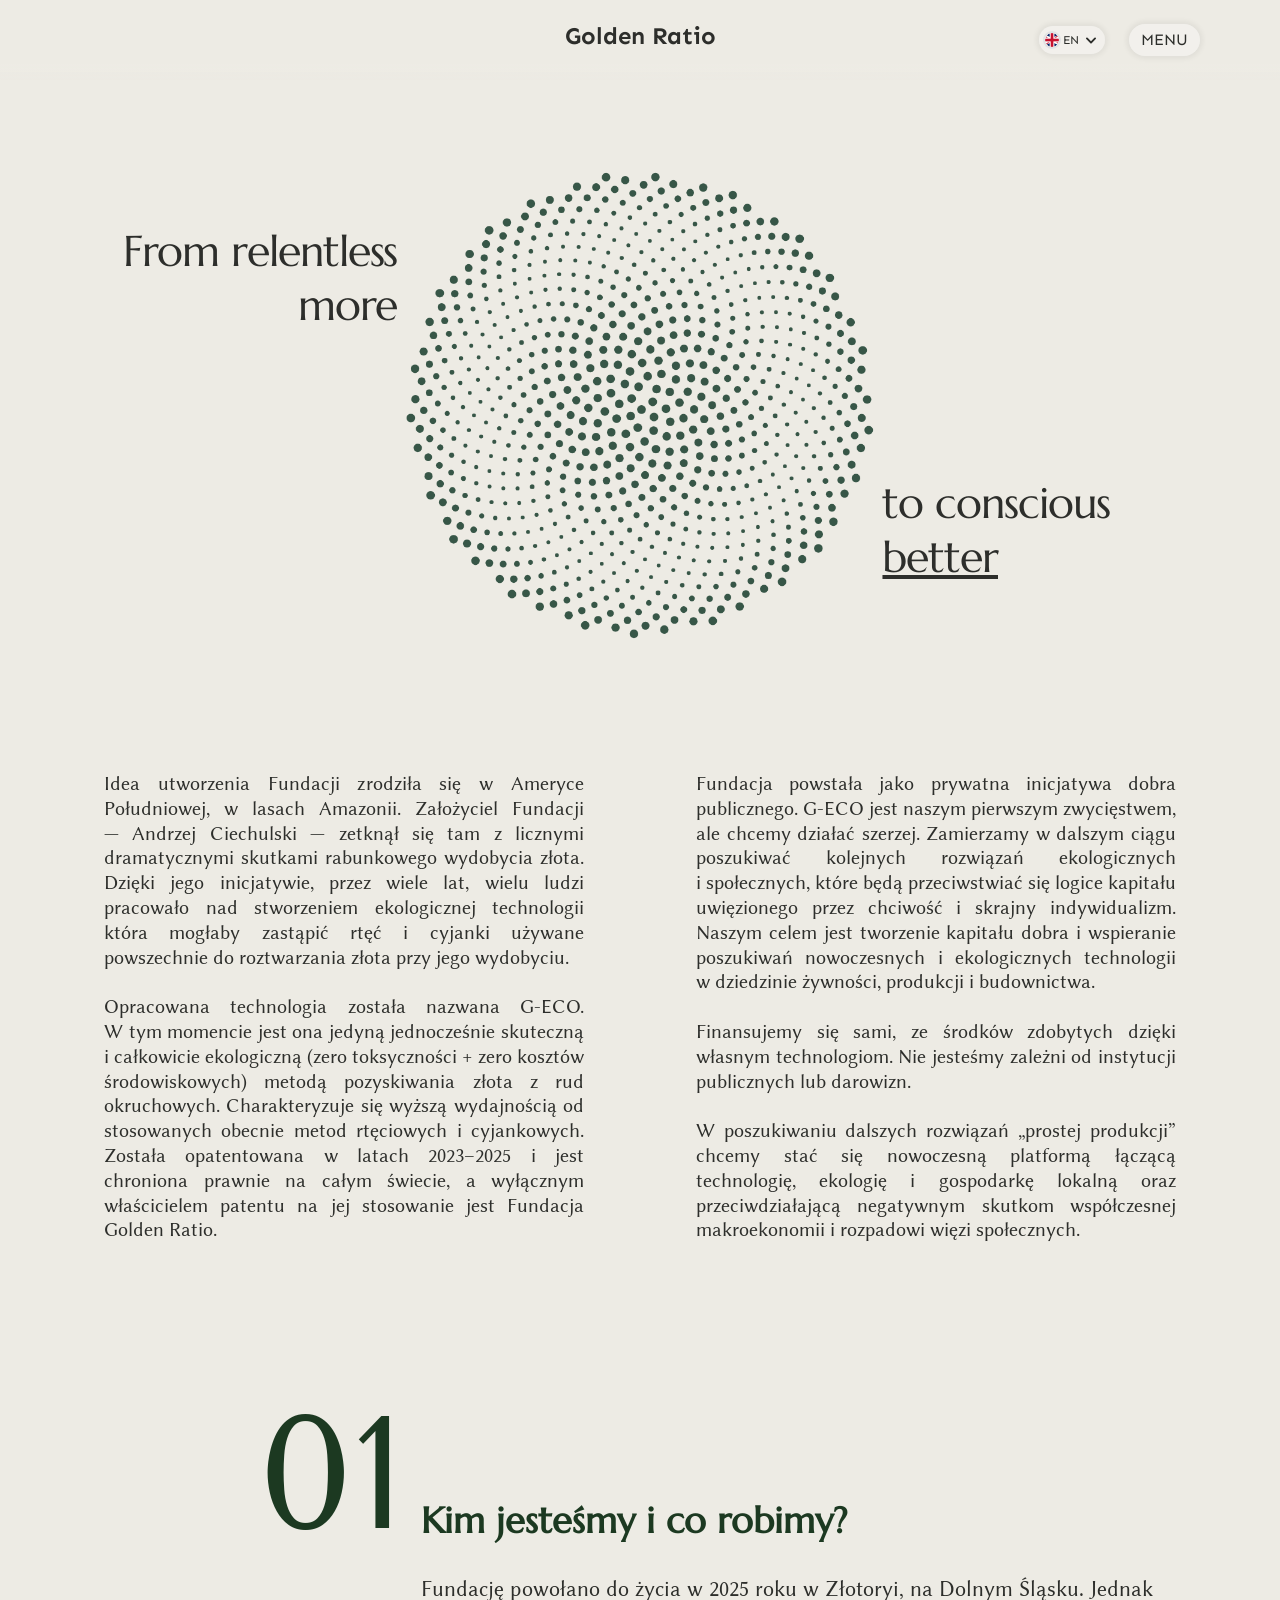
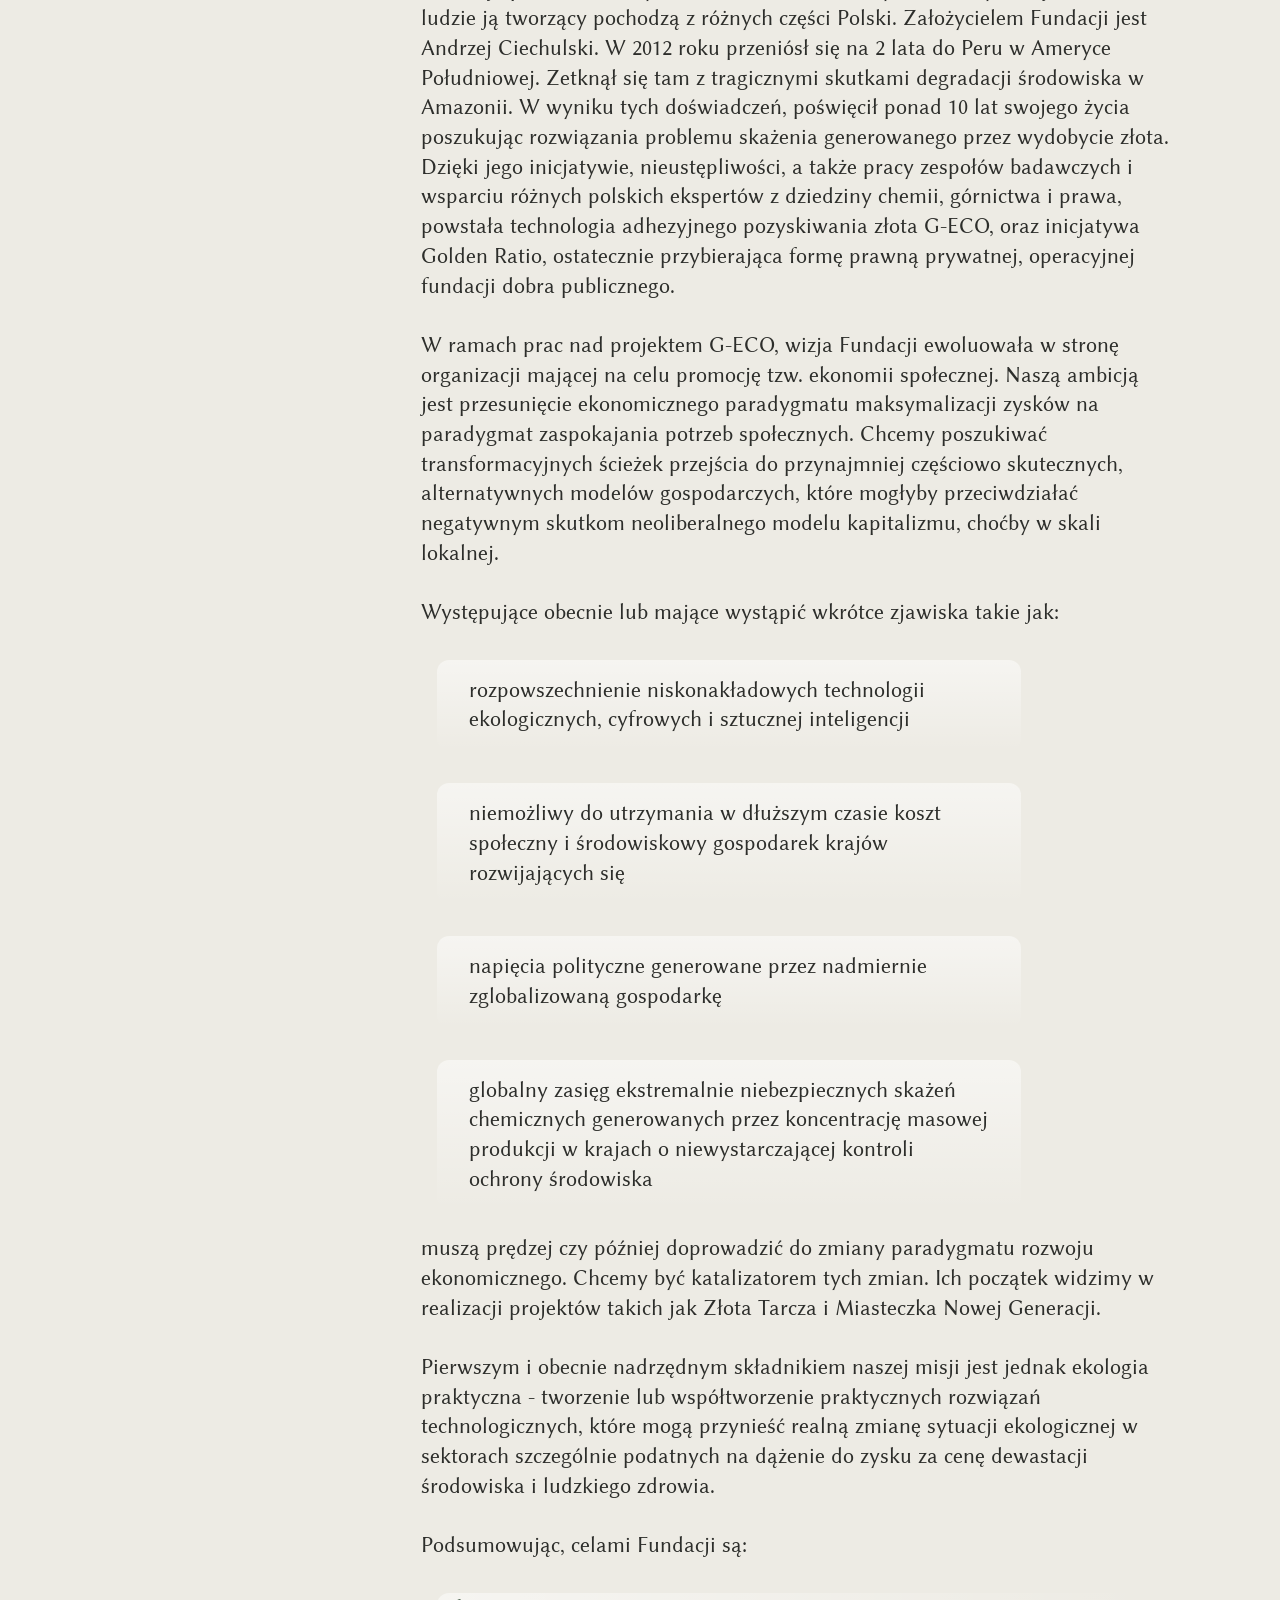
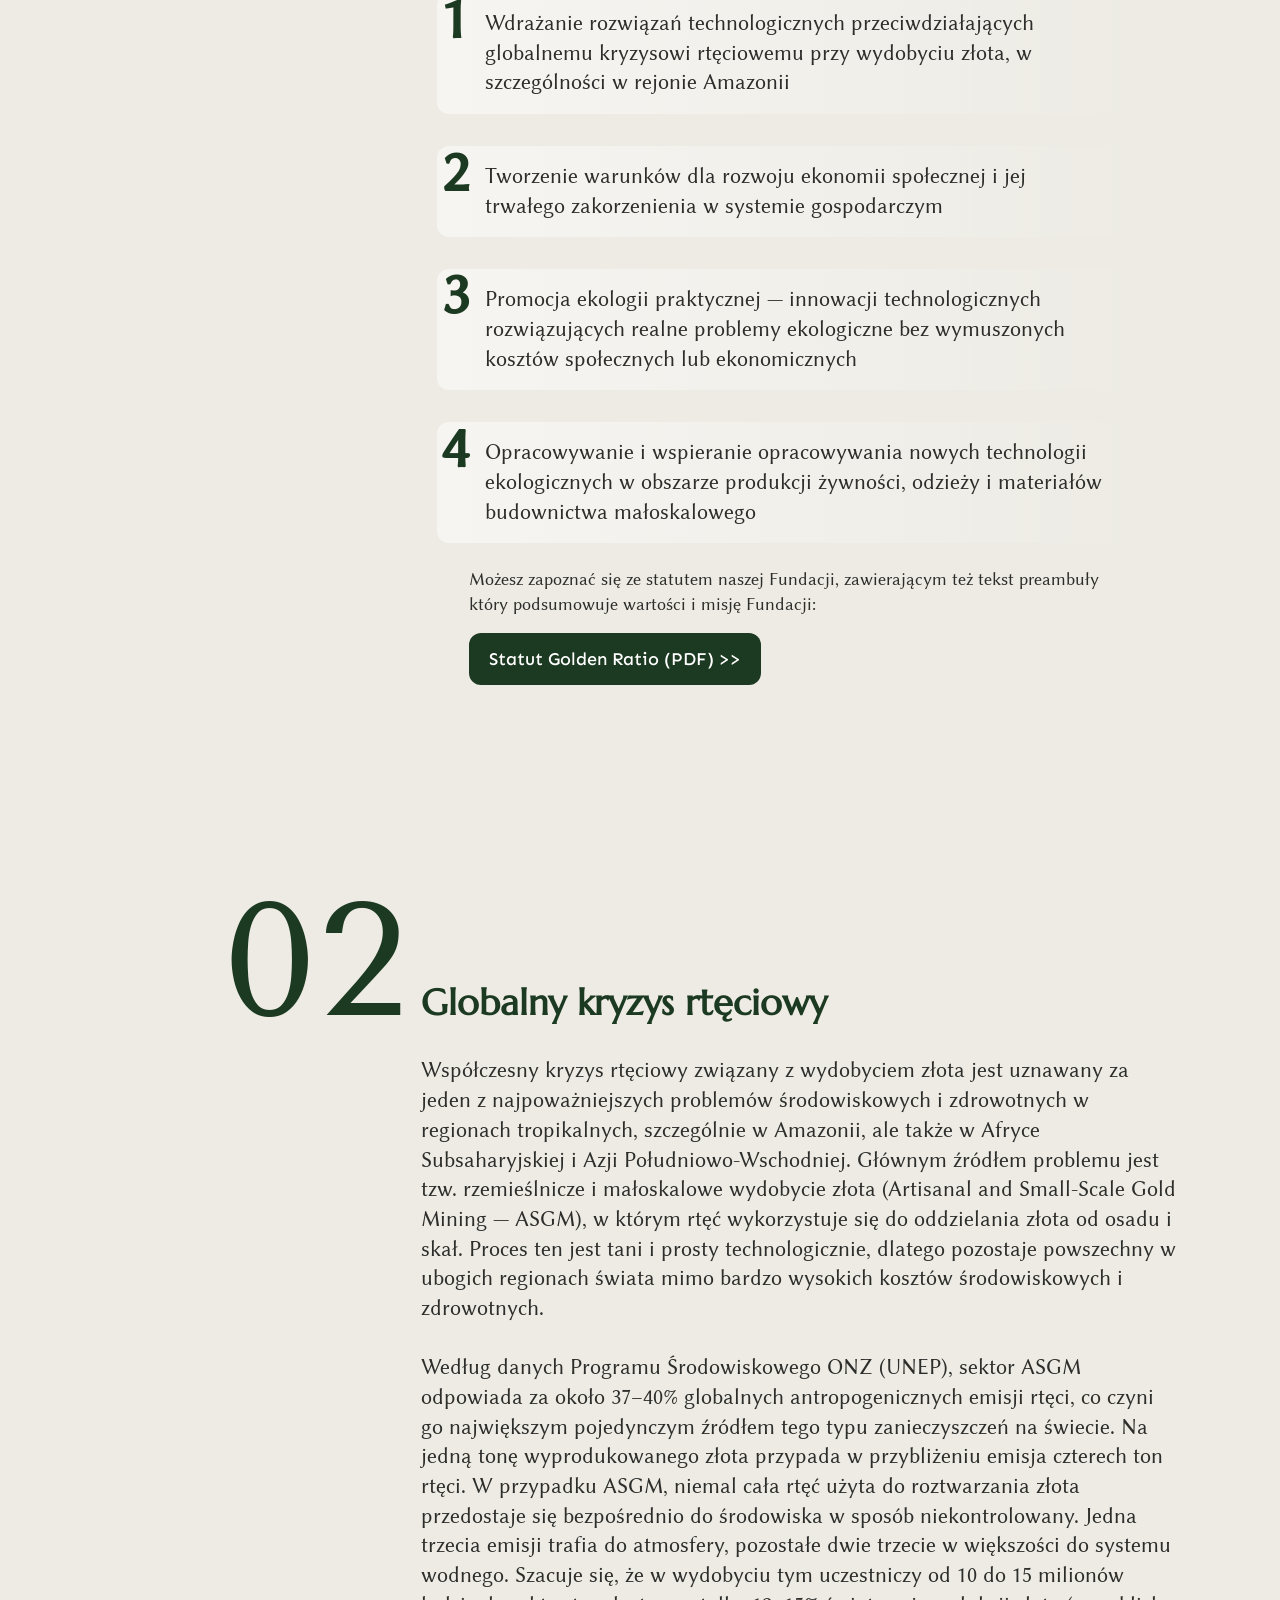
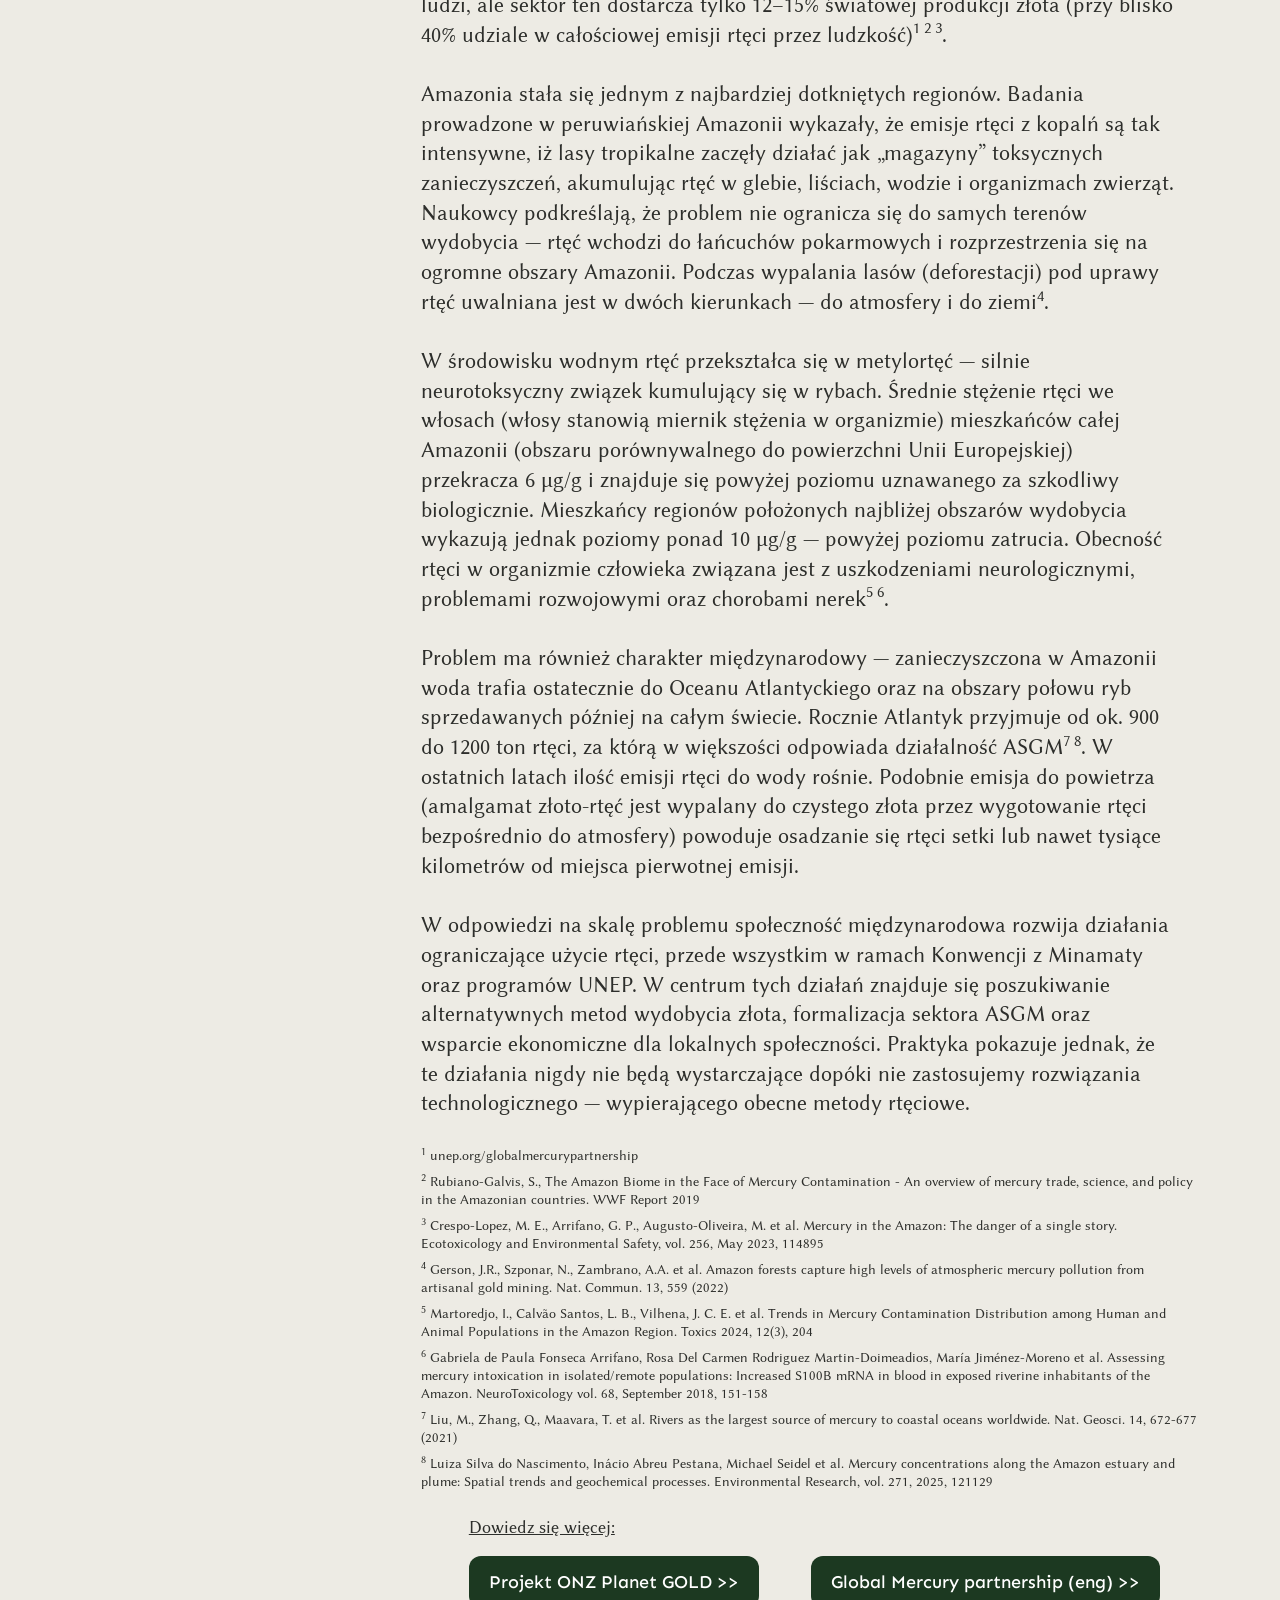
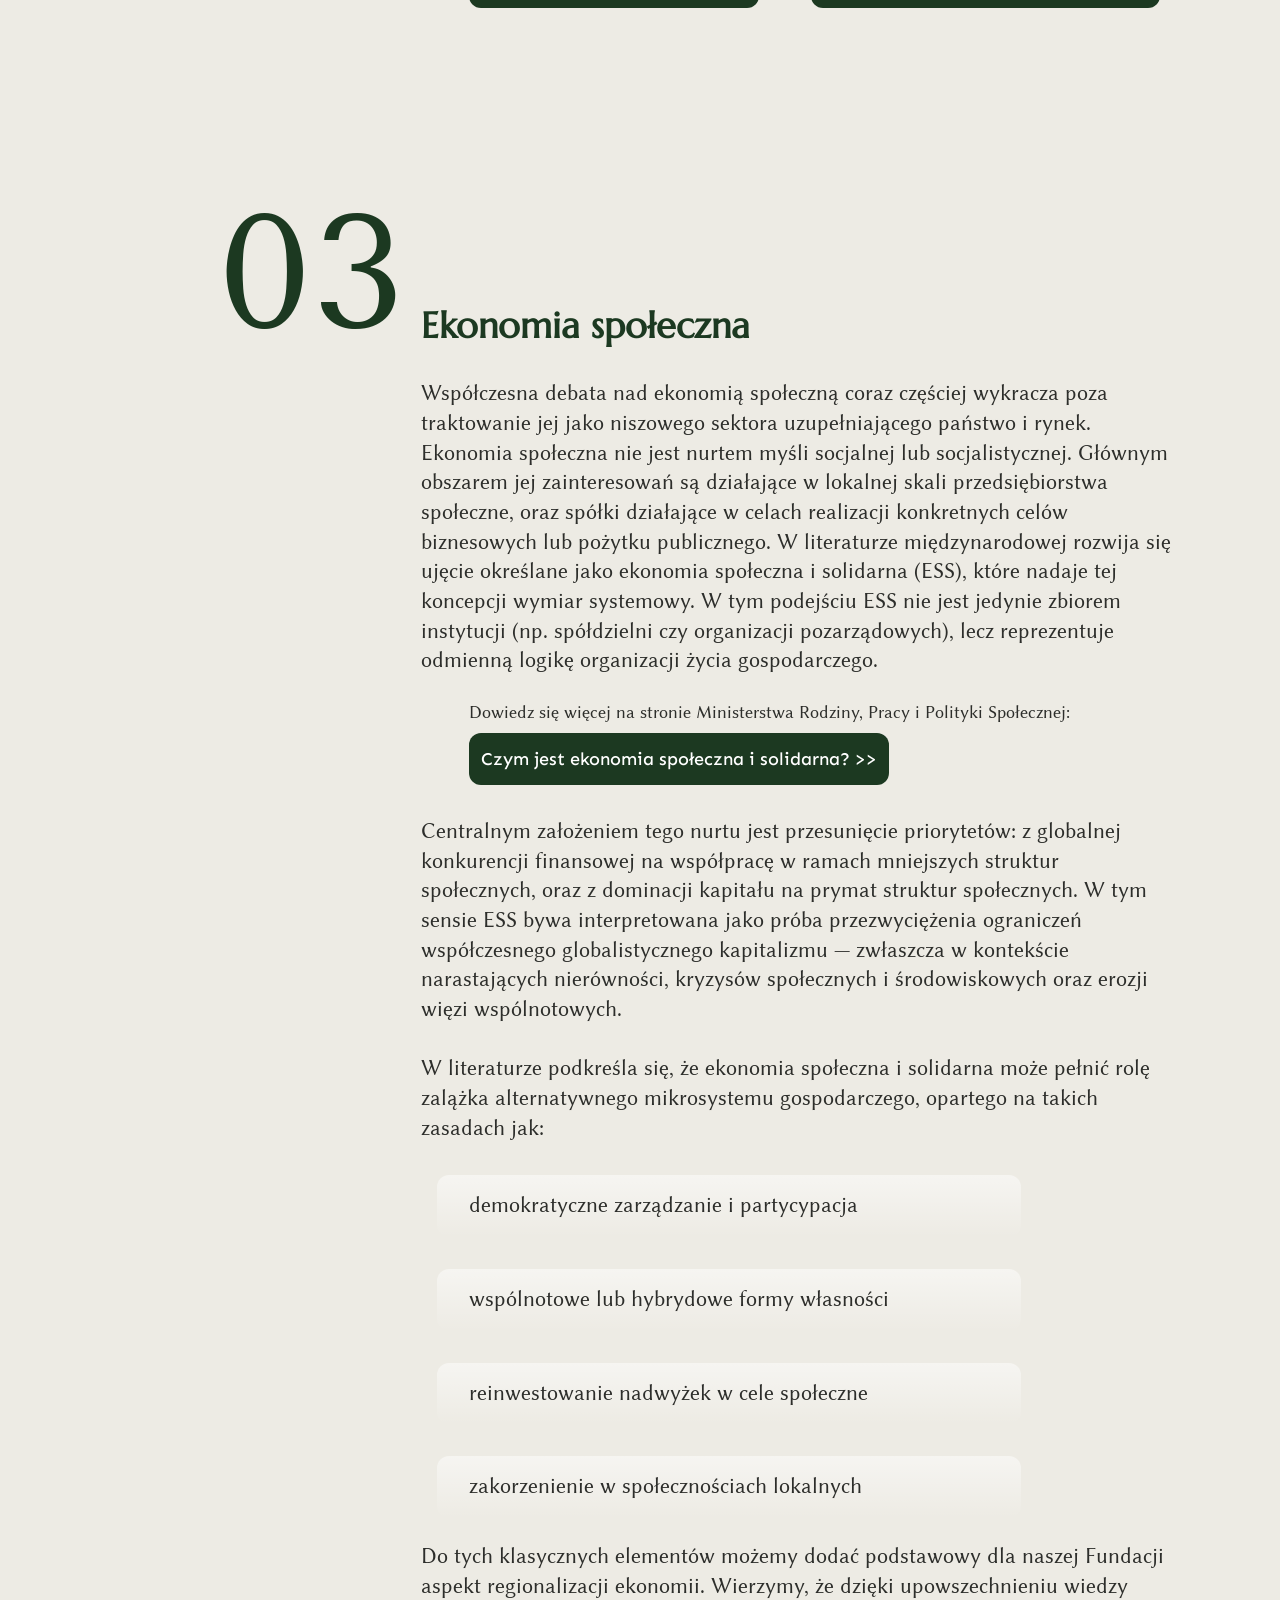
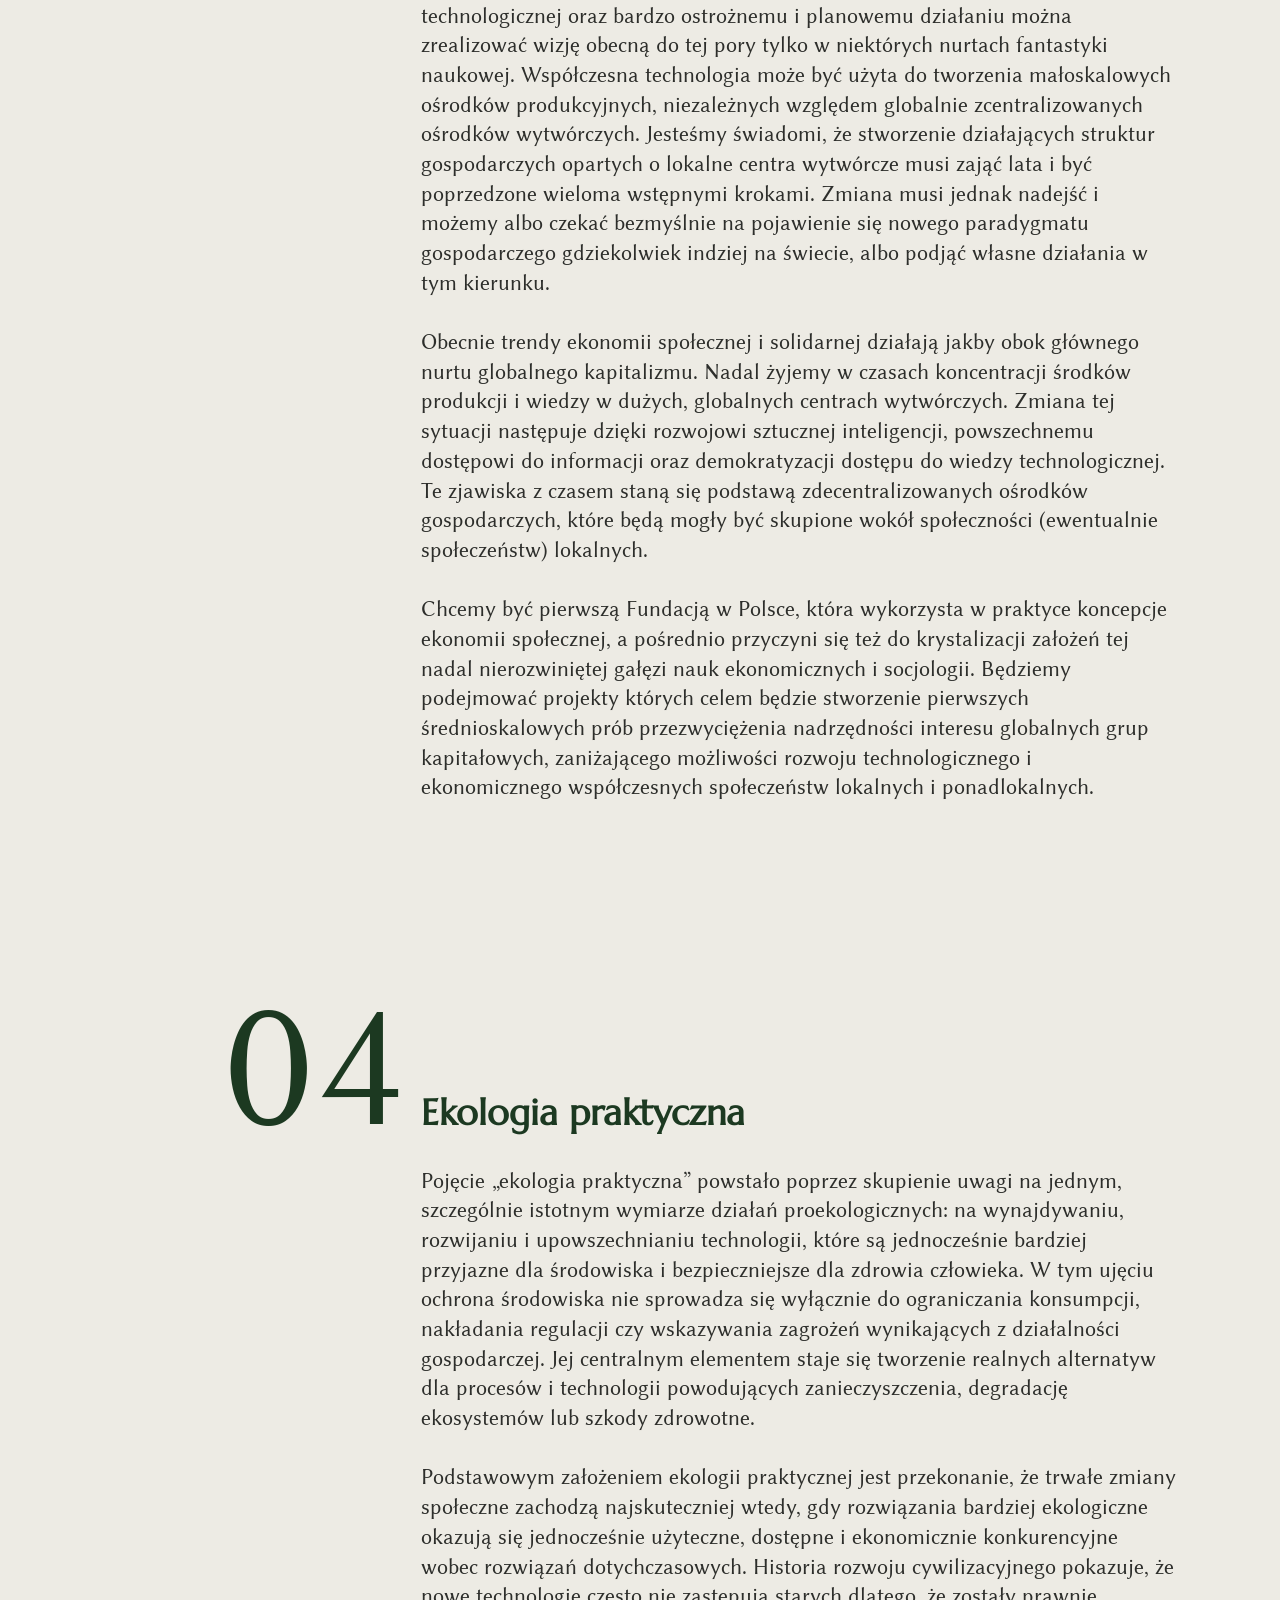
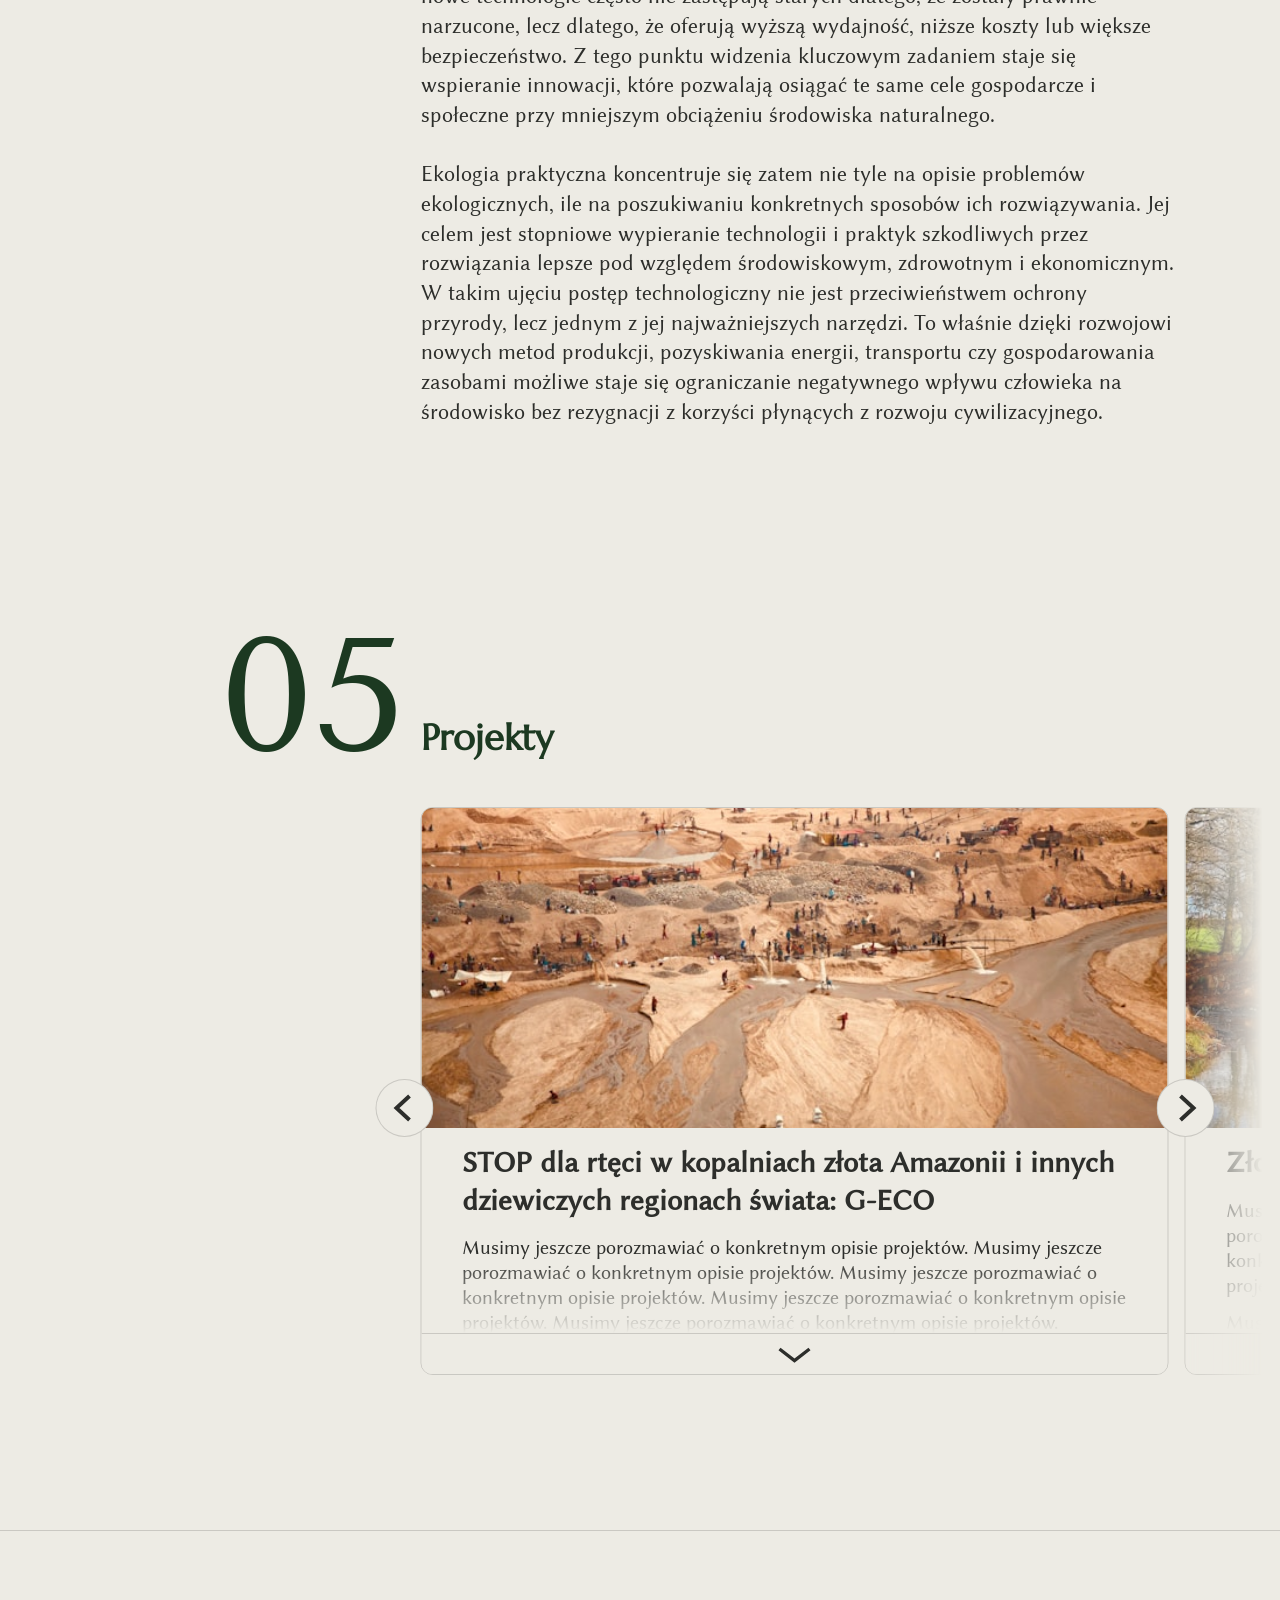
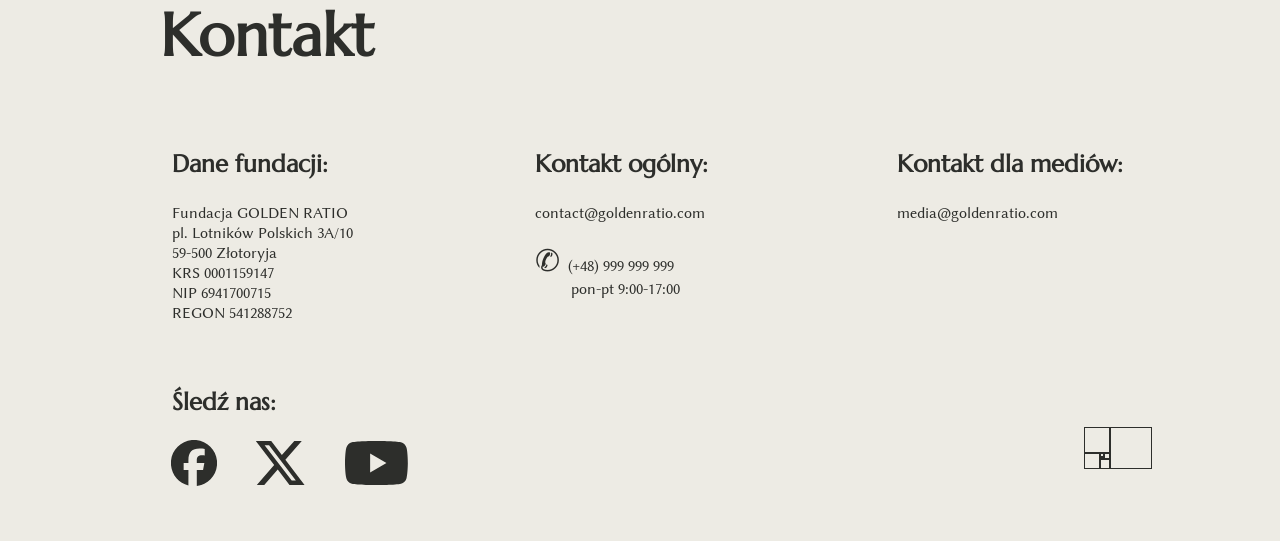
==== commit 34cbb534: "Add files via upload" ====
--- a/en/index.html
+++ b/en/index.html
@@ -2,7 +2,7 @@
 <html lang="en">
   <head>
     <meta charset="UTF-8" />
-    <link rel="icon" type="image/svg+xml" href="/mietowy/icons/favicon.svg" />
+    <link rel="icon" type="image/svg+xml" href="/icons/favicon.svg" />
     <meta name="viewport" content="width=device-width, initial-scale=1.0" />
     <title>The Golden Ratio Foundation</title>
 
@@ -17,8 +17,8 @@
     <meta property="og:url" content="https://goldenratio.com/en/">
     <meta property="og:image" content="https://goldenratio.com/og-image.jpg">
     <meta property="og:locale" content="en_UK">
-    <script type="module" crossorigin src="/mietowy/assets/main-DR1zvQs1.js"></script>
-    <link rel="stylesheet" crossorigin href="/mietowy/assets/main-D9Fb78fT.css">
+    <script type="module" crossorigin src="/assets/main-FZFro_0R.js"></script>
+    <link rel="stylesheet" crossorigin href="/assets/main-CEOeskJY.css">
   </head>
 
 
@@ -72,7 +72,7 @@
               x-on:keydown.escape.prevent.stop="close($refs.button)"
               x-on:focusin.window="! $refs.panel.contains($event.target) && close()"
               x-id="['dropdown-button']"
-              class="relative mr-5 tab:mr-6"
+              class="relative mr-7 tab:mr-6"
             >
               <!-- Language Button -->
               <button
@@ -81,23 +81,23 @@
                 :aria-expanded="open"
                 :aria-controls="$id('dropdown-button')"
                 type="button"
-                class="relative flex flex-row items-center whitespace-nowrap justify-between cursor-pointer bg-lbialy10 hover:bg-lbialy20 pl-1.5 pr-0.5 rounded-full h-7 w-max gap-x-0.5 transition-colors duration-100 ease-in-out shadow-[0_0_5px_3px_rgba(0,0,0,0.05)]"
+                class="relative flex flex-row items-center whitespace-nowrap justify-between cursor-pointer bg-lbialy10 hover:bg-lbialy20 pl-1.5 pr-0.5 rounded-full h-6.5 w-max gap-x-0.5 transition-colors duration-100 ease-in-out shadow-[0_0_5px_3px_rgba(0,0,0,0.05)] tab:h-7"
               >
 
                 <div class="flex flex-row items-center">
                   <div class="relative w-3.5 h-3.5 rounded-full shadow-[0_0_0_2px_theme(colors.seven)] overflow-hidden mr-1">
                     <img
-                      src="/mietowy/icons/Flag_of_the_UK2.png"
+                      src="/icons/Flag_of_the_UK2.png"
                       alt="English"
                       loading="eager"
                       class="h-full w-auto absolute left-0 top-0 object-cover"
                     />
                   </div>
-                  <p class="font-button font-light text-xs leading-none">EN</p>
+                  <p class="font-button font-light text-[0.65rem] leading-none tab:text-xs">EN</p>
                 </div>
       
                 <!-- Strzałka rozwijania panelu językowego -->
-                <svg xmlns="http://www.w3.org/2000/svg" viewBox="0 0 16 16" fill="currentColor" class="size-5">
+                <svg xmlns="http://www.w3.org/2000/svg" viewBox="0 0 16 16" fill="currentColor" class="size-4 mr-0.5 tab:size-5">
                   <path fill-rule="evenodd" d="M4.22 6.22a.75.75 0 0 1 1.06 0L8 8.94l2.72-2.72a.75.75 0 1 1 1.06 1.06l-3.25 3.25a.75.75 0 0 1-1.06 0L4.22 7.28a.75.75 0 0 1 0-1.06Z" clip-rule="evenodd" />
                 </svg>
               </button>
@@ -115,12 +115,12 @@
 
                 <ul>
                   <li>
-                    <a href="/mietowy/" class="flex items-center whitespace-nowrap justify-between pl-3 pr-4 py-2 hover:bg-six focus-visible:bg-six transition-colors duration-100 ease-in-out">
+                    <a href="/" class="flex items-center whitespace-nowrap justify-between pl-3 pr-4 py-2 hover:bg-six focus-visible:bg-six transition-colors duration-100 ease-in-out">
                       <div class="flex flex-row items-center">
                         <img
-                          src="/mietowy/icons/Flag_of_Poland2.png"
+                          src="/icons/Flag_of_Poland2.png"
                           alt="Polski"
-                          loading="lazy"
+                          loading="eager"
                           class="w-4 h-4 mr-2 image-render-pixelated"
                         />
                         <p>Polski</p>
@@ -328,9 +328,9 @@
 
       <div id="hero section" class="section_intro w-full overflow-visible [contain:layout]">
         <div id="hero content" class="containme relative overflow-visible flex flex-col items-center h-90 tab:mt-10 tab:h-140 des:mt-1 des:h-180">
-          <p class="absolute -translate-x-8 top-32 z-10 font-hero font-bold text-2xl leading-tight tracking-tight w-max tab:font-normal tab:-translate-x-45 tab:top-29 tab:text-3xl des:text-[2.7rem] des:-translate-x-100 des:top-55">From relentless &ldquo;more&rdquo;</p>
+          <p class="absolute -translate-x-14 top-28 z-10 text-left font-hero font-normal text-3xl leading-tight tracking-tight w-max tab:text-right tab:-translate-x-59 tab:top-37 tab:text-3xl des:text-[2.7rem] des:-translate-x-95 des:top-55">From relentless<br>more</p>
           <div id="spiral1" class="absolute left-1/2 top-1/2 -translate-x-1/2 -translate-y-5/12 z-0 overflow-visible w-[130%] aspect-square opacity-15 tab:opacity-100 tab:-translate-y-5/12 tab:w-80 des:w-120"></div>
-          <p class="absolute translate-x-9 bottom-20 z-10 text-right font-hero font-bold text-2xl leading-tight tracking-tight w-max tab:font-normal tab:translate-x-49 tab:bottom-18 tab:text-3xl des:text-[2.7rem] des:translate-x-100 des:bottom-35">to conscious &ldquo;better&rdquo;</p>
+          <p class="absolute translate-x-17 bottom-12 z-10 text-right font-hero font-normal text-3xl leading-tight tracking-tight w-max tab:text-left tab:translate-x-56 tab:bottom-26 tab:text-3xl des:text-[2.7rem] des:translate-x-89 des:bottom-35">to conscious<br><span class="underline">better</span></p>
         </div>
       </div>
     </header>
@@ -679,20 +679,22 @@
             <div class="carousel-track">
 
               <article x-data="{ expanded: false }" class="carousel-card">
-                <img src="/mietowy/1.jpg" loading="eager" alt="Stop rtęci">
-                <h3 x-ref="heading">STOP dla rtęci w kopalniach złota Amazonii i&nbsp;innych dziewiczych regionach świata: G&#8209;ECO</h3>
-                <div x-ref="content"
-                  :style="
-                    expanded
-                    ? `max-height:${$refs.content.scrollHeight}px; --fade-start:100%`
-                    : `max-height:calc(23vh - ${$refs.heading.offsetHeight}px); --fade-start:40%`
-                  "
-                  class="card_content">
+                <img src="/1.jpg" loading="eager" alt="Stop rtęci">
+                <div
+                x-ref="content"
+                :style="
+                  expanded
+                  ? `max-height:${$refs.content.scrollHeight}px; --fade-start:100%`
+                  : `max-height:21vh; --fade-start:60%`
+                "
+                class="card_content"
+                >
+                  <h3>STOP dla rtęci w kopalniach złota Amazonii i&nbsp;innych dziewiczych regionach świata: G&#8209;ECO</h3>
                   <p>Musimy jeszcze porozmawiać o konkretnym opisie projektów. Musimy jeszcze porozmawiać o konkretnym opisie projektów. Musimy jeszcze porozmawiać o konkretnym opisie projektów. Musimy jeszcze porozmawiać o konkretnym opisie projektów. Musimy jeszcze porozmawiać o konkretnym opisie projektów.<br><span class="block text-xs leading-[0.8rem]">&nbsp;</span>
                   Musimy jeszcze porozmawiać o konkretnym opisie projektów. Musimy jeszcze porozmawiać o konkretnym opisie projektów. Musimy jeszcze porozmawiać o konkretnym opisie projektów. Musimy jeszcze porozmawiać o konkretnym opisie projektów. Musimy jeszcze porozmawiać o konkretnym opisie projektów. Musimy jeszcze porozmawiać o konkretnym opisie projektów. Musimy jeszcze porozmawiać o konkretnym opisie projektów. Musimy jeszcze porozmawiać o konkretnym opisie projektów. Musimy jeszcze porozmawiać o konkretnym opisie projektów. Musimy jeszcze porozmawiać o konkretnym opisie projektów. Musimy jeszcze porozmawiać o konkretnym opisie projektów. </p>
                   <button class="button_small self-end tab:mr-4">Witryna projektu G&#8209;ECO &gt;&gt;</button>
                 </div>
-                <button @click="expanded = !expanded" class="z-10 flex mt-1 items-center justify-center cursor-pointer bg-prim border-t-1 border-quin hover:brightness-105 transition-all duration-200">
+                <button @click="expanded = !expanded" class="z-10 flex items-center justify-center cursor-pointer bg-prim border-t-1 border-quin hover:brightness-105 transition-all duration-200">
                   <svg viewBox="0 0 24 24" fill="none" stroke="currentColor" stroke-width="2" class="size-8 stroke-twentytwo tab:size-10 transition-all duration-500" :class="{ 'rotate-180': expanded }">
                     <polyline points="21,9 12,16 3,9"></polyline>
                   </svg>
@@ -700,19 +702,21 @@
               </article>
 
               <article x-data="{ expanded: false }" class="carousel-card">
-                <img src="/mietowy/2.jpg" loading="eager" alt="Złota tarcza">
-                <h3 x-ref="heading">Złota Tarcza</h3>
-                <div x-ref="content"
-                  :style="
-                    expanded
-                    ? `max-height:${$refs.content.scrollHeight}px; --fade-start:100%`
-                    : `max-height:calc(23vh - ${$refs.heading.offsetHeight}px); --fade-start:40%`
-                  "
-                  class="card_content">
+                <img src="/2.jpg" loading="eager" alt="Złota tarcza">
+                <div
+                x-ref="content"
+                :style="
+                  expanded
+                  ? `max-height:${$refs.content.scrollHeight}px; --fade-start:100%`
+                  : `max-height:21vh; --fade-start:60%`
+                "
+                class="card_content"
+                >
+                  <h3>Złota Tarcza</h3>
                   <p>Musimy jeszcze porozmawiać o konkretnym opisie projektów. Musimy jeszcze porozmawiać o konkretnym opisie projektów. Musimy jeszcze porozmawiać o konkretnym opisie projektów. Musimy jeszcze porozmawiać o konkretnym opisie projektów. Musimy jeszcze porozmawiać o konkretnym opisie projektów.<br><span class="block text-xs leading-[0.8rem]">&nbsp;</span>
                   Musimy jeszcze porozmawiać o konkretnym opisie projektów. Musimy jeszcze porozmawiać o konkretnym opisie projektów. Musimy jeszcze porozmawiać o konkretnym opisie projektów. Musimy jeszcze porozmawiać o konkretnym opisie projektów. Musimy jeszcze porozmawiać o konkretnym opisie projektów. Musimy jeszcze porozmawiać o konkretnym opisie projektów. Musimy jeszcze porozmawiać o konkretnym opisie projektów. Musimy jeszcze porozmawiać o konkretnym opisie projektów. Musimy jeszcze porozmawiać o konkretnym opisie projektów. Musimy jeszcze porozmawiać o konkretnym opisie projektów. Musimy jeszcze porozmawiać o konkretnym opisie projektów. </p>
                 </div>
-                <button @click="expanded = !expanded" class="z-10 flex mt-1 items-center justify-center cursor-pointer bg-prim border-t-1 border-quin hover:brightness-105 transition-all duration-200">
+                <button @click="expanded = !expanded" class="z-10 flex items-center justify-center cursor-pointer bg-prim border-t-1 border-quin hover:brightness-105 transition-all duration-200">
                   <svg viewBox="0 0 24 24" fill="none" stroke="currentColor" stroke-width="2" class="size-8 stroke-twentytwo tab:size-10 transition-all duration-500" :class="{ 'rotate-180': expanded }">
                     <polyline points="21,9 12,16 3,9"></polyline>
                   </svg>
@@ -720,19 +724,21 @@
               </article>
 
               <article x-data="{ expanded: false }" class="carousel-card">
-                <img src="/mietowy/3.jpg" loading="lazy" alt="Kurs Społecznego Przedsiębiorcy">
-                <h3 x-ref="heading">Kurs Społecznego Przedsiębiorcy połączony ze Studium Ekonomii Społecznej</h3>
-                <div x-ref="content"
-                  :style="
-                    expanded
-                    ? `max-height:${$refs.content.scrollHeight}px; --fade-start:100%`
-                    : `max-height:calc(23vh - ${$refs.heading.offsetHeight}px); --fade-start:40%`
-                  "
-                  class="card_content">
+                <img src="/3.jpg" loading="lazy" alt="Kurs Społecznego Przedsiębiorcy">
+                <div
+                x-ref="content"
+                :style="
+                  expanded
+                  ? `max-height:${$refs.content.scrollHeight}px; --fade-start:100%`
+                  : `max-height:21vh; --fade-start:60%`
+                "
+                class="card_content"
+                >
+                  <h3>Kurs Społecznego Przedsiębiorcy połączony ze Studium Ekonomii Społecznej</h3>
                   <p>Musimy jeszcze porozmawiać o konkretnym opisie projektów. Musimy jeszcze porozmawiać o konkretnym opisie projektów. Musimy jeszcze porozmawiać o konkretnym opisie projektów. Musimy jeszcze porozmawiać o konkretnym opisie projektów. Musimy jeszcze porozmawiać o konkretnym opisie projektów.<br><span class="block text-xs leading-[0.8rem]">&nbsp;</span>
                   Musimy jeszcze porozmawiać o konkretnym opisie projektów. Musimy jeszcze porozmawiać o konkretnym opisie projektów. Musimy jeszcze porozmawiać o konkretnym opisie projektów. Musimy jeszcze porozmawiać o konkretnym opisie projektów. Musimy jeszcze porozmawiać o konkretnym opisie projektów. Musimy jeszcze porozmawiać o konkretnym opisie projektów. Musimy jeszcze porozmawiać o konkretnym opisie projektów. Musimy jeszcze porozmawiać o konkretnym opisie projektów. Musimy jeszcze porozmawiać o konkretnym opisie projektów. Musimy jeszcze porozmawiać o konkretnym opisie projektów. Musimy jeszcze porozmawiać o konkretnym opisie projektów. </p>
                 </div>
-                <button @click="expanded = !expanded" class="z-10 flex mt-1 items-center justify-center cursor-pointer bg-prim border-t-1 border-quin hover:brightness-105 transition-all duration-200">
+                <button @click="expanded = !expanded" class="z-10 flex items-center justify-center cursor-pointer bg-prim border-t-1 border-quin hover:brightness-105 transition-all duration-200">
                   <svg viewBox="0 0 24 24" fill="none" stroke="currentColor" stroke-width="2" class="size-8 stroke-twentytwo tab:size-10 transition-all duration-500" :class="{ 'rotate-180': expanded }">
                     <polyline points="21,9 12,16 3,9"></polyline>
                   </svg>
@@ -740,19 +746,21 @@
               </article>
 
               <article x-data="{ expanded: false }" class="carousel-card">
-                <img src="/mietowy/4.jpg" loading="lazy" alt="Miasteczka nowej generacji">
-                <h3 x-ref="heading">Miasteczka nowej generacji</h3>
-                <div x-ref="content"
-                  :style="
-                    expanded
-                    ? `max-height:${$refs.content.scrollHeight}px; --fade-start:100%`
-                    : `max-height:calc(23vh - ${$refs.heading.offsetHeight}px); --fade-start:40%`
-                  "
-                  class="card_content">
+                <img src="/4.jpg" loading="lazy" alt="Miasteczka nowej generacji">
+                <div
+                x-ref="content"
+                :style="
+                  expanded
+                  ? `max-height:${$refs.content.scrollHeight}px; --fade-start:100%`
+                  : `max-height:21vh; --fade-start:60%`
+                "
+                class="card_content"
+                >
+                  <h3>Miasteczka nowej generacji</h3>
                   <p>Musimy jeszcze porozmawiać o konkretnym opisie projektów. Musimy jeszcze porozmawiać o konkretnym opisie projektów. Musimy jeszcze porozmawiać o konkretnym opisie projektów. Musimy jeszcze porozmawiać o konkretnym opisie projektów. Musimy jeszcze porozmawiać o konkretnym opisie projektów.<br><span class="block text-xs leading-[0.8rem]">&nbsp;</span>
                   Musimy jeszcze porozmawiać o konkretnym opisie projektów. Musimy jeszcze porozmawiać o konkretnym opisie projektów. Musimy jeszcze porozmawiać o konkretnym opisie projektów. Musimy jeszcze porozmawiać o konkretnym opisie projektów. Musimy jeszcze porozmawiać o konkretnym opisie projektów. Musimy jeszcze porozmawiać o konkretnym opisie projektów. Musimy jeszcze porozmawiać o konkretnym opisie projektów. Musimy jeszcze porozmawiać o konkretnym opisie projektów. Musimy jeszcze porozmawiać o konkretnym opisie projektów. Musimy jeszcze porozmawiać o konkretnym opisie projektów. Musimy jeszcze porozmawiać o konkretnym opisie projektów. </p>
                 </div>
-                <button @click="expanded = !expanded" class="z-10 flex mt-1 items-center justify-center cursor-pointer bg-prim border-t-1 border-quin hover:brightness-105 transition-all duration-200">
+                <button @click="expanded = !expanded" class="z-10 flex items-center justify-center cursor-pointer bg-prim border-t-1 border-quin hover:brightness-105 transition-all duration-200">
                   <svg viewBox="0 0 24 24" fill="none" stroke="currentColor" stroke-width="2" class="size-8 stroke-twentytwo tab:size-10 transition-all duration-500" :class="{ 'rotate-180': expanded }">
                     <polyline points="21,9 12,16 3,9"></polyline>
                   </svg>
@@ -760,19 +768,21 @@
               </article>
 
               <article x-data="{ expanded: false }" class="carousel-card">
-                <img src="/mietowy/5.jpg" loading="lazy" alt="HUB Wolnych Technologii">
-                <h3 x-ref="heading">HUB Wolnych Technologii</h3>
-                <div x-ref="content"
-                  :style="
-                    expanded
-                    ? `max-height:${$refs.content.scrollHeight}px; --fade-start:100%`
-                    : `max-height:calc(23vh - ${$refs.heading.offsetHeight}px); --fade-start:40%`
-                  "
-                  class="card_content">
+                <img src="/5.jpg" loading="lazy" alt="HUB Wolnych Technologii">
+                <div
+                x-ref="content"
+                :style="
+                  expanded
+                  ? `max-height:${$refs.content.scrollHeight}px; --fade-start:100%`
+                  : `max-height:21vh; --fade-start:60%`
+                "
+                class="card_content"
+                >
+                  <h3>HUB Wolnych Technologii</h3>
                   <p>Musimy jeszcze porozmawiać o konkretnym opisie projektów. Musimy jeszcze porozmawiać o konkretnym opisie projektów. Musimy jeszcze porozmawiać o konkretnym opisie projektów. Musimy jeszcze porozmawiać o konkretnym opisie projektów. Musimy jeszcze porozmawiać o konkretnym opisie projektów.<br><span class="block text-xs leading-[0.8rem]">&nbsp;</span>
                   Musimy jeszcze porozmawiać o konkretnym opisie projektów. Musimy jeszcze porozmawiać o konkretnym opisie projektów. Musimy jeszcze porozmawiać o konkretnym opisie projektów. Musimy jeszcze porozmawiać o konkretnym opisie projektów. Musimy jeszcze porozmawiać o konkretnym opisie projektów. Musimy jeszcze porozmawiać o konkretnym opisie projektów. Musimy jeszcze porozmawiać o konkretnym opisie projektów. Musimy jeszcze porozmawiać o konkretnym opisie projektów. Musimy jeszcze porozmawiać o konkretnym opisie projektów. Musimy jeszcze porozmawiać o konkretnym opisie projektów. Musimy jeszcze porozmawiać o konkretnym opisie projektów. </p>
                 </div>
-                <button @click="expanded = !expanded" class="z-10 flex mt-1 items-center justify-center cursor-pointer bg-prim border-t-1 border-quin hover:brightness-105 transition-all duration-200">
+                <button @click="expanded = !expanded" class="z-10 flex items-center justify-center cursor-pointer bg-prim border-t-1 border-quin hover:brightness-105 transition-all duration-200">
                   <svg viewBox="0 0 24 24" fill="none" stroke="currentColor" stroke-width="2" class="size-8 stroke-twentytwo tab:size-10 transition-all duration-500" :class="{ 'rotate-180': expanded }">
                     <polyline points="21,9 12,16 3,9"></polyline>
                   </svg>
@@ -840,7 +850,7 @@
 
               <svg
                 viewBox="0 0 666.6667 666.66719"
-                class="cursor-pointer h-8 mt-2 tab:mt-4 tab:h-11 des:h-14 scale-105"
+                class="cursor-pointer h-8 mt-2 tab:mt-4 tab:h-11 scale-105"
                 fill="currentColor"
                 xmlns="http://www.w3.org/2000/svg"
               >
@@ -851,7 +861,7 @@
 
               <svg
                 viewBox="0 0 300 271"
-                class="cursor-pointer h-8 mt-2 tab:mt-4 tab:h-11 des:h-14"
+                class="cursor-pointer h-8 mt-2 tab:mt-4 tab:h-11"
                 fill="currentColor"
                 xmlns="http://www.w3.org/2000/svg"
               >
@@ -862,7 +872,7 @@
 
               <svg
                 viewBox="0 0 28.57 20"
-                class="cursor-pointer h-8 mt-2 tab:mt-4 tab:h-11 des:h-14"
+                class="cursor-pointer h-8 mt-2 tab:mt-4 tab:h-11"
                 fill="currentColor"
                 xmlns="http://www.w3.org/2000/svg"
               >
--- a/assets/main-CEOeskJY.css
+++ b/assets/main-CEOeskJY.css
@@ -0,0 +1,2 @@
+/*! tailwindcss v4.3.0 | MIT License | https://tailwindcss.com */
+@layer properties{@supports (((-webkit-hyphens:none)) and (not (margin-trim:inline))) or ((-moz-orient:inline) and (not (color:rgb(from red r g b)))){*,:before,:after,::backdrop{--tw-translate-x:0;--tw-translate-y:0;--tw-translate-z:0;--tw-scale-x:1;--tw-scale-y:1;--tw-scale-z:1;--tw-rotate-x:initial;--tw-rotate-y:initial;--tw-rotate-z:initial;--tw-skew-x:initial;--tw-skew-y:initial;--tw-space-y-reverse:0;--tw-border-style:solid;--tw-leading:initial;--tw-font-weight:initial;--tw-tracking:initial;--tw-shadow:0 0 #0000;--tw-shadow-color:initial;--tw-shadow-alpha:100%;--tw-inset-shadow:0 0 #0000;--tw-inset-shadow-color:initial;--tw-inset-shadow-alpha:100%;--tw-ring-color:initial;--tw-ring-shadow:0 0 #0000;--tw-inset-ring-color:initial;--tw-inset-ring-shadow:0 0 #0000;--tw-ring-inset:initial;--tw-ring-offset-width:0px;--tw-ring-offset-color:#fff;--tw-ring-offset-shadow:0 0 #0000;--tw-blur:initial;--tw-brightness:initial;--tw-contrast:initial;--tw-grayscale:initial;--tw-hue-rotate:initial;--tw-invert:initial;--tw-opacity:initial;--tw-saturate:initial;--tw-sepia:initial;--tw-drop-shadow:initial;--tw-drop-shadow-color:initial;--tw-drop-shadow-alpha:100%;--tw-drop-shadow-size:initial;--tw-duration:initial;--tw-ease:initial;--tw-content:"";--fade-start:70%}}}@font-face{font-family:Play;src:url(/assets/Marcellus-Regular-CmR1DtAz.ttf)format("truetype");font-weight:400;font-display:swap;font-style:normal}@font-face{font-family:Tenor;src:url(/assets/TenorSans-Regular-D6TYNb4V.ttf)format("truetype");font-weight:400;font-display:swap;font-style:normal}@font-face{font-family:SS4;src:url(/assets/LibertinusSans-Regular-Ntj66eCv.ttf)format("truetype");font-weight:400;font-display:swap;font-style:normal}@font-face{font-family:Sen;src:url(/assets/Sen-VariableFont_wght-d4ZcgFfl.ttf)format("truetype");font-weight:100 900;font-display:swap;font-style:normal}@layer theme{:root,:host{--font-sans:ui-sans-serif, system-ui, sans-serif, "Apple Color Emoji", "Segoe UI Emoji", "Segoe UI Symbol", "Noto Color Emoji";--font-mono:ui-monospace, SFMono-Regular, Menlo, Monaco, Consolas, "Liberation Mono", "Courier New", monospace;--spacing:.25rem;--text-xs:.75rem;--text-xs--line-height:calc(1 / .75);--text-sm:.875rem;--text-sm--line-height:calc(1.25 / .875);--text-base:1rem;--text-base--line-height:calc(1.5 / 1);--text-lg:1.125rem;--text-lg--line-height:calc(1.75 / 1.125);--text-xl:1.25rem;--text-xl--line-height:calc(1.75 / 1.25);--text-2xl:1.5rem;--text-2xl--line-height:calc(2 / 1.5);--text-3xl:1.875rem;--text-3xl--line-height:calc(2.25 / 1.875);--text-4xl:2.25rem;--text-4xl--line-height:calc(2.5 / 2.25);--text-5xl:3rem;--text-5xl--line-height:1;--text-6xl:3.75rem;--text-6xl--line-height:1;--font-weight-light:300;--font-weight-normal:400;--font-weight-medium:500;--font-weight-semibold:600;--font-weight-bold:700;--font-weight-extrabold:800;--tracking-tight:-.025em;--leading-tight:1.25;--leading-snug:1.375;--leading-relaxed:1.625;--radius-sm:.25rem;--radius-md:.375rem;--radius-lg:.5rem;--radius-xl:.75rem;--ease-in:cubic-bezier(.4, 0, 1, 1);--ease-out:cubic-bezier(0, 0, .2, 1);--ease-in-out:cubic-bezier(.4, 0, .2, 1);--default-transition-duration:.15s;--default-transition-timing-function:cubic-bezier(.4, 0, .2, 1);--default-font-family:var(--font-sans);--default-mono-font-family:var(--font-mono);--font-hero:"Play", serif;--font-main:"SS4", serif;--font-button:"Sen", sans-serif;--font-title:"Tenor", sans-serif;--color-prim:#edebe4;--background-image-main-gradient:linear-gradient(to bottom, #edebe4 0%, #edebe4 80%, #edebe400 100%);--background-image-intro-gradient:linear-gradient(to bottom, #edebe400 0%, #edebe4 3%, #edebe4 100%);--color-quin:#00000026;--color-sec:#2d2e2b;--color-tert:#1c3921;--color-bialy:#2d2e2b;--color-ten:#fff;--color-twenty:#1c3921;--color-twentytwo:#2d2e2b;--color-nine:#1c3921;--color-lbialy10:#f8f8f866;--color-lbialy20:#fff;--color-bialy90:#f1f0ea;--color-six:#fcfcfc;--color-twentyone:#edebe4;--background-image-tertiary-gradient:linear-gradient(to bottom, #ffffff80, #fff0);--background-image-quaternary-gradient:linear-gradient(to right, #ffffff80, #fff0);--background-image-quinary-gradient:linear-gradient(to bottom, #ffffff80, #fff0)}}@layer base{*,:after,:before,::backdrop{box-sizing:border-box;border:0 solid;margin:0;padding:0}::file-selector-button{box-sizing:border-box;border:0 solid;margin:0;padding:0}html,:host{-webkit-text-size-adjust:100%;tab-size:4;line-height:1.5;font-family:var(--default-font-family,ui-sans-serif, system-ui, sans-serif, "Apple Color Emoji", "Segoe UI Emoji", "Segoe UI Symbol", "Noto Color Emoji");font-feature-settings:var(--default-font-feature-settings,normal);font-variation-settings:var(--default-font-variation-settings,normal);-webkit-tap-highlight-color:transparent}hr{height:0;color:inherit;border-top-width:1px}abbr:where([title]){-webkit-text-decoration:underline dotted;text-decoration:underline dotted}h1,h2,h3,h4,h5,h6{font-size:inherit;font-weight:inherit}a{color:inherit;-webkit-text-decoration:inherit;-webkit-text-decoration:inherit;-webkit-text-decoration:inherit;-webkit-text-decoration:inherit;text-decoration:inherit}b,strong{font-weight:bolder}code,kbd,samp,pre{font-family:var(--default-mono-font-family,ui-monospace, SFMono-Regular, Menlo, Monaco, Consolas, "Liberation Mono", "Courier New", monospace);font-feature-settings:var(--default-mono-font-feature-settings,normal);font-variation-settings:var(--default-mono-font-variation-settings,normal);font-size:1em}small{font-size:80%}sub,sup{vertical-align:baseline;font-size:75%;line-height:0;position:relative}sub{bottom:-.25em}sup{top:-.5em}table{text-indent:0;border-color:inherit;border-collapse:collapse}:-moz-focusring{outline:auto}progress{vertical-align:baseline}summary{display:list-item}ol,ul,menu{list-style:none}img,svg,video,canvas,audio,iframe,embed,object{vertical-align:middle;display:block}img,video{max-width:100%;height:auto}button,input,select,optgroup,textarea{font:inherit;font-feature-settings:inherit;font-variation-settings:inherit;letter-spacing:inherit;color:inherit;opacity:1;background-color:#0000;border-radius:0}::file-selector-button{font:inherit;font-feature-settings:inherit;font-variation-settings:inherit;letter-spacing:inherit;color:inherit;opacity:1;background-color:#0000;border-radius:0}:where(select:is([multiple],[size])) optgroup{font-weight:bolder}:where(select:is([multiple],[size])) optgroup option{padding-inline-start:20px}::file-selector-button{margin-inline-end:4px}::placeholder{opacity:1}@supports (not ((-webkit-appearance:-apple-pay-button))) or (contain-intrinsic-size:1px){::placeholder{color:currentColor}@supports (color:color-mix(in lab, red, red)){::placeholder{color:color-mix(in oklab, currentcolor 50%, transparent)}}}textarea{resize:vertical}::-webkit-search-decoration{-webkit-appearance:none}::-webkit-date-and-time-value{min-height:1lh;text-align:inherit}::-webkit-datetime-edit{display:inline-flex}::-webkit-datetime-edit-fields-wrapper{padding:0}::-webkit-datetime-edit{padding-block:0}::-webkit-datetime-edit-year-field{padding-block:0}::-webkit-datetime-edit-month-field{padding-block:0}::-webkit-datetime-edit-day-field{padding-block:0}::-webkit-datetime-edit-hour-field{padding-block:0}::-webkit-datetime-edit-minute-field{padding-block:0}::-webkit-datetime-edit-second-field{padding-block:0}::-webkit-datetime-edit-millisecond-field{padding-block:0}::-webkit-datetime-edit-meridiem-field{padding-block:0}::-webkit-calendar-picker-indicator{line-height:1}:-moz-ui-invalid{box-shadow:none}button,input:where([type=button],[type=reset],[type=submit]){appearance:button}::file-selector-button{appearance:button}::-webkit-inner-spin-button{height:auto}::-webkit-outer-spin-button{height:auto}[hidden]:where(:not([hidden=until-found])){display:none!important}html{scroll-behavior:smooth}[x-cloak]{display:none!important}}@layer components{:root{--fibonacci-unit:2px;--fibonacci-shadow:#2d2e2b;--fibonacci-bg:transparent;--fibonacci-duration:12s}.fibonacci{background-color:#0000;overflow:visible}.fibonacci__spiral{inset:calc(var(--spacing) * 0);width:calc(var(--fibonacci-unit) * 21);height:calc(var(--fibonacci-unit) * 34);margin:auto;position:relative}:is(.fibonacci__square-1,.fibonacci__square-2,.fibonacci__square-3,.fibonacci__square-4,.fibonacci__square-5,.fibonacci__square-6,.fibonacci__square-7,.fibonacci__square-8){border-style:var(--tw-border-style);box-shadow:inset 0 0 0 1px var(--fibonacci-shadow);background-color:var(--fibonacci-bg);border-width:0;position:absolute}.fibonacci__square-1{width:calc(var(--fibonacci-unit) * 21);height:calc(var(--fibonacci-unit) * 21);bottom:0}.fibonacci__square-2{width:calc(var(--fibonacci-unit) * 13);height:calc(var(--fibonacci-unit) * 13);left:calc(var(--fibonacci-unit) * -12.95);transform-origin:100% 0;animation:fibonacci-rotate var(--fibonacci-duration) infinite;top:0}.fibonacci__square-3{width:calc(var(--fibonacci-unit) * 8);height:calc(var(--fibonacci-unit) * 8);left:0;bottom:calc(var(--fibonacci-unit) * -8);transform-origin:0 0;animation:fibonacci-rotate var(--fibonacci-duration) infinite}.fibonacci__square-4{width:calc(var(--fibonacci-unit) * 5);height:calc(var(--fibonacci-unit) * 5);right:calc(var(--fibonacci-unit) * -5);transform-origin:0 100%;animation:fibonacci-rotate var(--fibonacci-duration) infinite;bottom:0}.fibonacci__square-5{width:calc(var(--fibonacci-unit) * 3);height:calc(var(--fibonacci-unit) * 3);right:0;top:calc(var(--fibonacci-unit) * -3);transform-origin:100% 100%;animation:fibonacci-rotate var(--fibonacci-duration) infinite}.fibonacci__square-6{width:calc(var(--fibonacci-unit) * 2);height:calc(var(--fibonacci-unit) * 2);left:calc(var(--fibonacci-unit) * -2);transform-origin:100% 0;animation:fibonacci-rotate var(--fibonacci-duration) infinite;top:0}.fibonacci__square-7{width:var(--fibonacci-unit);height:var(--fibonacci-unit);left:0;bottom:calc(var(--fibonacci-unit) * -1);transform-origin:0 0;animation:fibonacci-rotate var(--fibonacci-duration) infinite}.fibonacci__square-8{width:var(--fibonacci-unit);height:var(--fibonacci-unit);right:calc(var(--fibonacci-unit) * -1);transform-origin:0 100%;animation:fibonacci-rotate var(--fibonacci-duration) infinite;bottom:0}@keyframes fibonacci-rotate{10%{transform:rotate(0)}40%{transform:rotate(180deg)}60%{transform:rotate(180deg)}90%{transform:rotate(0)}}}@layer utilities{.absolute{position:absolute}.fixed{position:fixed}.relative{position:relative}.static{position:static}.sticky{position:sticky}.top-0{top:calc(var(--spacing) * 0)}.top-1{top:calc(var(--spacing) * 1)}.top-1\/2{top:50%}.top-28{top:calc(var(--spacing) * 28)}.right-0{right:calc(var(--spacing) * 0)}.right-8{right:calc(var(--spacing) * 8)}.bottom-10{bottom:calc(var(--spacing) * 10)}.bottom-12{bottom:calc(var(--spacing) * 12)}.left-0{left:calc(var(--spacing) * 0)}.left-1{left:calc(var(--spacing) * 1)}.left-1\/2{left:50%}.z-0{z-index:0}.z-10{z-index:10}.z-30{z-index:30}.z-40{z-index:40}.z-50{z-index:50}.container{width:100%}@media (width>=41rem){.container{max-width:41rem}}@media (width>=80rem){.container{max-width:80rem}}.mx-4{margin-inline:calc(var(--spacing) * 4)}.mt-1{margin-top:calc(var(--spacing) * 1)}.mt-2{margin-top:calc(var(--spacing) * 2)}.mt-6{margin-top:calc(var(--spacing) * 6)}.mt-7{margin-top:calc(var(--spacing) * 7)}.mt-8{margin-top:calc(var(--spacing) * 8)}.mr-0\.5{margin-right:calc(var(--spacing) * .5)}.mr-1{margin-right:calc(var(--spacing) * 1)}.mr-2{margin-right:calc(var(--spacing) * 2)}.mr-6{margin-right:calc(var(--spacing) * 6)}.mr-7{margin-right:calc(var(--spacing) * 7)}.mb-4{margin-bottom:calc(var(--spacing) * 4)}.ml-5{margin-left:calc(var(--spacing) * 5)}.line-clamp-none{-webkit-line-clamp:unset;-webkit-box-orient:horizontal;display:block;overflow:visible}.block{display:block}.flex{display:flex}.grid{display:grid}.hidden{display:none}.aspect-square{aspect-ratio:1}.size-4{width:calc(var(--spacing) * 4);height:calc(var(--spacing) * 4)}.size-8{width:calc(var(--spacing) * 8);height:calc(var(--spacing) * 8)}.h-0\.5{height:calc(var(--spacing) * .5)}.h-3\.5{height:calc(var(--spacing) * 3.5)}.h-4{height:calc(var(--spacing) * 4)}.h-6\.5{height:calc(var(--spacing) * 6.5)}.h-8{height:calc(var(--spacing) * 8)}.h-10{height:calc(var(--spacing) * 10)}.h-90{height:calc(var(--spacing) * 90)}.h-full{height:100%}.h-screen{height:100vh}.min-h-full{min-height:100%}.w-3\.5{width:calc(var(--spacing) * 3.5)}.w-4{width:calc(var(--spacing) * 4)}.w-10{width:calc(var(--spacing) * 10)}.w-10\/12{width:83.3333%}.w-11\/12{width:91.6667%}.w-\[1\.4rem\]{width:1.4rem}.w-\[130\%\]{width:130%}.w-auto{width:auto}.w-full{width:100%}.w-max{width:max-content}.min-w-full{min-width:100%}.origin-bottom-right{transform-origin:100% 100%}.origin-top-left{transform-origin:0 0}.origin-top-right{transform-origin:100% 0}.-translate-x-1\/2{--tw-translate-x:calc(calc(1 / 2 * 100%) * -1);translate:var(--tw-translate-x) var(--tw-translate-y)}.-translate-x-14{--tw-translate-x:calc(var(--spacing) * -14);translate:var(--tw-translate-x) var(--tw-translate-y)}.-translate-x-18{--tw-translate-x:calc(var(--spacing) * -18);translate:var(--tw-translate-x) var(--tw-translate-y)}.translate-x-0{--tw-translate-x:calc(var(--spacing) * 0);translate:var(--tw-translate-x) var(--tw-translate-y)}.translate-x-17{--tw-translate-x:calc(var(--spacing) * 17);translate:var(--tw-translate-x) var(--tw-translate-y)}.translate-x-18{--tw-translate-x:calc(var(--spacing) * 18);translate:var(--tw-translate-x) var(--tw-translate-y)}.translate-x-full{--tw-translate-x:100%;translate:var(--tw-translate-x) var(--tw-translate-y)}.-translate-y-2{--tw-translate-y:calc(var(--spacing) * -2);translate:var(--tw-translate-x) var(--tw-translate-y)}.-translate-y-5\/12{--tw-translate-y:calc(calc(5 / 12 * 100%) * -1);translate:var(--tw-translate-x) var(--tw-translate-y)}.scale-0{--tw-scale-x:0%;--tw-scale-y:0%;--tw-scale-z:0%;scale:var(--tw-scale-x) var(--tw-scale-y)}.scale-60{--tw-scale-x:60%;--tw-scale-y:60%;--tw-scale-z:60%;scale:var(--tw-scale-x) var(--tw-scale-y)}.scale-100{--tw-scale-x:100%;--tw-scale-y:100%;--tw-scale-z:100%;scale:var(--tw-scale-x) var(--tw-scale-y)}.scale-105{--tw-scale-x:105%;--tw-scale-y:105%;--tw-scale-z:105%;scale:var(--tw-scale-x) var(--tw-scale-y)}.rotate-180{rotate:180deg}.transform{transform:var(--tw-rotate-x,) var(--tw-rotate-y,) var(--tw-rotate-z,) var(--tw-skew-x,) var(--tw-skew-y,)}.cursor-pointer{cursor:pointer}.grid-cols-1{grid-template-columns:repeat(1,minmax(0,1fr))}.flex-col{flex-direction:column}.flex-row{flex-direction:row}.items-center{align-items:center}.justify-between{justify-content:space-between}.justify-center{justify-content:center}.justify-end{justify-content:flex-end}.justify-start{justify-content:flex-start}:where(.space-y-\[0\.3rem\]>:not(:last-child)){--tw-space-y-reverse:0;margin-block-start:calc(.3rem * var(--tw-space-y-reverse));margin-block-end:calc(.3rem * calc(1 - var(--tw-space-y-reverse)))}:where(.space-y-\[0\.38rem\]>:not(:last-child)){--tw-space-y-reverse:0;margin-block-start:calc(.38rem * var(--tw-space-y-reverse));margin-block-end:calc(.38rem * calc(1 - var(--tw-space-y-reverse)))}.gap-x-0\.5{column-gap:calc(var(--spacing) * .5)}.gap-x-4{column-gap:calc(var(--spacing) * 4)}.gap-x-5{column-gap:calc(var(--spacing) * 5)}.gap-x-\[6rem\]{column-gap:6rem}.gap-y-0{row-gap:calc(var(--spacing) * 0)}.gap-y-\[1\.55rem\]{row-gap:1.55rem}.place-self-end{place-self:end}.self-baseline{align-self:baseline}.self-end{align-self:flex-end}.overflow-hidden{overflow:hidden}.overflow-visible{overflow:visible}.rounded-full{border-radius:3.40282e38px}.rounded-md{border-radius:var(--radius-md)}.rounded-sm{border-radius:var(--radius-sm)}.border-t-1{border-top-style:var(--tw-border-style);border-top-width:1px}.border-quin{border-color:var(--color-quin)}.bg-bialy90{background-color:var(--color-bialy90)}.bg-lbialy10{background-color:var(--color-lbialy10)}.bg-prim{background-color:var(--color-prim)}.bg-sec{background-color:var(--color-sec)}.bg-intro-gradient{background-image:var(--background-image-intro-gradient)}.stroke-twentytwo{stroke:var(--color-twentytwo)}.object-cover{object-fit:cover}.p-4{padding:calc(var(--spacing) * 4)}.px-3{padding-inline:calc(var(--spacing) * 3)}.px-4{padding-inline:calc(var(--spacing) * 4)}.px-8{padding-inline:calc(var(--spacing) * 8)}.py-2{padding-block:calc(var(--spacing) * 2)}.py-4{padding-block:calc(var(--spacing) * 4)}.py-10{padding-block:calc(var(--spacing) * 10)}.py-12{padding-block:calc(var(--spacing) * 12)}.pt-12{padding-top:calc(var(--spacing) * 12)}.pr-0\.5{padding-right:calc(var(--spacing) * .5)}.pr-4{padding-right:calc(var(--spacing) * 4)}.pb-20{padding-bottom:calc(var(--spacing) * 20)}.pl-1\.5{padding-left:calc(var(--spacing) * 1.5)}.pl-3{padding-left:calc(var(--spacing) * 3)}.pl-14{padding-left:calc(var(--spacing) * 14)}.text-justify{text-align:justify}.text-left{text-align:left}.text-right{text-align:right}.font-button{font-family:var(--font-button)}.font-hero{font-family:var(--font-hero)}.font-main{font-family:var(--font-main)}.font-title{font-family:var(--font-title)}.text-2xl{font-size:var(--text-2xl);line-height:var(--tw-leading,var(--text-2xl--line-height))}.text-3xl{font-size:var(--text-3xl);line-height:var(--tw-leading,var(--text-3xl--line-height))}.text-4xl{font-size:var(--text-4xl);line-height:var(--tw-leading,var(--text-4xl--line-height))}.text-5xl{font-size:var(--text-5xl);line-height:var(--tw-leading,var(--text-5xl--line-height))}.text-6xl{font-size:var(--text-6xl);line-height:var(--tw-leading,var(--text-6xl--line-height))}.text-base{font-size:var(--text-base);line-height:var(--tw-leading,var(--text-base--line-height))}.text-lg{font-size:var(--text-lg);line-height:var(--tw-leading,var(--text-lg--line-height))}.text-sm{font-size:var(--text-sm);line-height:var(--tw-leading,var(--text-sm--line-height))}.text-xl{font-size:var(--text-xl);line-height:var(--tw-leading,var(--text-xl--line-height))}.text-xs{font-size:var(--text-xs);line-height:var(--tw-leading,var(--text-xs--line-height))}.text-\[0\.65rem\]{font-size:.65rem}.text-\[5rem\]{font-size:5rem}.leading-\[0\.8rem\]{--tw-leading:.8rem;line-height:.8rem}.leading-none{--tw-leading:1;line-height:1}.leading-relaxed{--tw-leading:var(--leading-relaxed);line-height:var(--leading-relaxed)}.leading-tight{--tw-leading:var(--leading-tight);line-height:var(--leading-tight)}.font-bold{--tw-font-weight:var(--font-weight-bold);font-weight:var(--font-weight-bold)}.font-extrabold{--tw-font-weight:var(--font-weight-extrabold);font-weight:var(--font-weight-extrabold)}.font-light{--tw-font-weight:var(--font-weight-light);font-weight:var(--font-weight-light)}.font-normal{--tw-font-weight:var(--font-weight-normal);font-weight:var(--font-weight-normal)}.tracking-tight{--tw-tracking:var(--tracking-tight);letter-spacing:var(--tracking-tight)}.whitespace-nowrap{white-space:nowrap}.text-bialy{color:var(--color-bialy)}.text-sec{color:var(--color-sec)}.text-tert{color:var(--color-tert)}.text-twenty{color:var(--color-twenty)}.text-twentytwo{color:var(--color-twentytwo)}.underline{text-decoration-line:underline}.antialiased{-webkit-font-smoothing:antialiased;-moz-osx-font-smoothing:grayscale}.opacity-15{opacity:.15}.shadow-\[0_0_0_1px_theme\(colors\.quin\)\]{--tw-shadow:0 0 0 1px var(--tw-shadow-color,#00000026);box-shadow:var(--tw-inset-shadow), var(--tw-inset-ring-shadow), var(--tw-ring-offset-shadow), var(--tw-ring-shadow), var(--tw-shadow)}.shadow-\[0_0_0_2px_theme\(colors\.seven\)\]{--tw-shadow:0 0 0 2px var(--tw-shadow-color,#d1d5db80);box-shadow:var(--tw-inset-shadow), var(--tw-inset-ring-shadow), var(--tw-ring-offset-shadow), var(--tw-ring-shadow), var(--tw-shadow)}.shadow-\[0_0_5px_3px_rgba\(0\,0\,0\,0\.05\)\]{--tw-shadow:0 0 5px 3px var(--tw-shadow-color,#0000000d);box-shadow:var(--tw-inset-shadow), var(--tw-inset-ring-shadow), var(--tw-ring-offset-shadow), var(--tw-ring-shadow), var(--tw-shadow)}.blur{--tw-blur:blur(8px);filter:var(--tw-blur,) var(--tw-brightness,) var(--tw-contrast,) var(--tw-grayscale,) var(--tw-hue-rotate,) var(--tw-invert,) var(--tw-saturate,) var(--tw-sepia,) var(--tw-drop-shadow,)}.filter{filter:var(--tw-blur,) var(--tw-brightness,) var(--tw-contrast,) var(--tw-grayscale,) var(--tw-hue-rotate,) var(--tw-invert,) var(--tw-saturate,) var(--tw-sepia,) var(--tw-drop-shadow,)}.transition{transition-property:color,background-color,border-color,outline-color,text-decoration-color,fill,stroke,--tw-gradient-from,--tw-gradient-via,--tw-gradient-to,opacity,box-shadow,transform,translate,scale,rotate,filter,-webkit-backdrop-filter,backdrop-filter,display,content-visibility,overlay,pointer-events;transition-timing-function:var(--tw-ease,var(--default-transition-timing-function));transition-duration:var(--tw-duration,var(--default-transition-duration))}.transition-all{transition-property:all;transition-timing-function:var(--tw-ease,var(--default-transition-timing-function));transition-duration:var(--tw-duration,var(--default-transition-duration))}.transition-colors{transition-property:color,background-color,border-color,outline-color,text-decoration-color,fill,stroke,--tw-gradient-from,--tw-gradient-via,--tw-gradient-to;transition-timing-function:var(--tw-ease,var(--default-transition-timing-function));transition-duration:var(--tw-duration,var(--default-transition-duration))}.transition-transform{transition-property:transform,translate,scale,rotate;transition-timing-function:var(--tw-ease,var(--default-transition-timing-function));transition-duration:var(--tw-duration,var(--default-transition-duration))}.duration-100{--tw-duration:.1s;transition-duration:.1s}.duration-200{--tw-duration:.2s;transition-duration:.2s}.duration-300{--tw-duration:.3s;transition-duration:.3s}.duration-500{--tw-duration:.5s;transition-duration:.5s}.ease-in{--tw-ease:var(--ease-in);transition-timing-function:var(--ease-in)}.ease-in-out{--tw-ease:var(--ease-in-out);transition-timing-function:var(--ease-in-out)}.ease-out{--tw-ease:var(--ease-out);transition-timing-function:var(--ease-out)}.\[contain\:layout\]{contain:layout}.before\:absolute:before{content:var(--tw-content);position:absolute}.before\:inset-0:before{content:var(--tw-content);inset:calc(var(--spacing) * 0)}.before\:-z-10:before{content:var(--tw-content);z-index:calc(10 * -1)}.before\:block:before{content:var(--tw-content);display:block}.before\:rounded-xl:before{content:var(--tw-content);border-radius:var(--radius-xl)}.before\:bg-quaternary-gradient:before{content:var(--tw-content);background-image:var(--background-image-quaternary-gradient)}.before\:bg-quinary-gradient:before{content:var(--tw-content);background-image:var(--background-image-quinary-gradient)}.before\:bg-tertiary-gradient:before{content:var(--tw-content);background-image:var(--background-image-tertiary-gradient)}.before\:content-\[\'\'\]:before{--tw-content:"";content:var(--tw-content)}@media (hover:hover){.hover\:bg-lbialy20:hover{background-color:var(--color-lbialy20)}.hover\:bg-six:hover{background-color:var(--color-six)}.hover\:brightness-105:hover{--tw-brightness:brightness(105%);filter:var(--tw-blur,) var(--tw-brightness,) var(--tw-contrast,) var(--tw-grayscale,) var(--tw-hue-rotate,) var(--tw-invert,) var(--tw-saturate,) var(--tw-sepia,) var(--tw-drop-shadow,)}}.focus-visible\:bg-six:focus-visible{background-color:var(--color-six)}@media (width>=41rem){.tab\:absolute{position:absolute}.tab\:sticky{position:sticky}.tab\:top-0{top:calc(var(--spacing) * 0)}.tab\:top-12{top:calc(var(--spacing) * 12)}.tab\:top-37{top:calc(var(--spacing) * 37)}.tab\:right-12{right:calc(var(--spacing) * 12)}.tab\:bottom-14{bottom:calc(var(--spacing) * 14)}.tab\:bottom-26{bottom:calc(var(--spacing) * 26)}.tab\:left-1\/2{left:50%}.tab\:col-span-3{grid-column:span 3/span 3}.tab\:col-span-7{grid-column:span 7/span 7}.tab\:mt-4{margin-top:calc(var(--spacing) * 4)}.tab\:mt-6{margin-top:calc(var(--spacing) * 6)}.tab\:mt-8{margin-top:calc(var(--spacing) * 8)}.tab\:mt-10{margin-top:calc(var(--spacing) * 10)}.tab\:mr-4{margin-right:calc(var(--spacing) * 4)}.tab\:mr-6{margin-right:calc(var(--spacing) * 6)}.tab\:ml-3{margin-left:calc(var(--spacing) * 3)}.tab\:block{display:block}.tab\:size-5{width:calc(var(--spacing) * 5);height:calc(var(--spacing) * 5)}.tab\:size-10{width:calc(var(--spacing) * 10);height:calc(var(--spacing) * 10)}.tab\:h-7{height:calc(var(--spacing) * 7)}.tab\:h-11{height:calc(var(--spacing) * 11)}.tab\:h-140{height:calc(var(--spacing) * 140)}.tab\:w-5\/12{width:41.6667%}.tab\:w-9\/12{width:75%}.tab\:w-11{width:calc(var(--spacing) * 11)}.tab\:w-80{width:calc(var(--spacing) * 80)}.tab\:w-\[1\.55rem\]{width:1.55rem}.tab\:w-max{width:max-content}.tab\:-translate-x-1\/2{--tw-translate-x:calc(calc(1 / 2 * 100%) * -1);translate:var(--tw-translate-x) var(--tw-translate-y)}.tab\:-translate-x-55{--tw-translate-x:calc(var(--spacing) * -55);translate:var(--tw-translate-x) var(--tw-translate-y)}.tab\:-translate-x-59{--tw-translate-x:calc(var(--spacing) * -59);translate:var(--tw-translate-x) var(--tw-translate-y)}.tab\:translate-x-54{--tw-translate-x:calc(var(--spacing) * 54);translate:var(--tw-translate-x) var(--tw-translate-y)}.tab\:translate-x-56{--tw-translate-x:calc(var(--spacing) * 56);translate:var(--tw-translate-x) var(--tw-translate-y)}.tab\:-translate-y-5\/12{--tw-translate-y:calc(calc(5 / 12 * 100%) * -1);translate:var(--tw-translate-x) var(--tw-translate-y)}.tab\:-translate-y-\[7rem\]{--tw-translate-y:calc(7rem * -1);translate:var(--tw-translate-x) var(--tw-translate-y)}.tab\:scale-100{--tw-scale-x:100%;--tw-scale-y:100%;--tw-scale-z:100%;scale:var(--tw-scale-x) var(--tw-scale-y)}.tab\:grid-cols-2{grid-template-columns:repeat(2,minmax(0,1fr))}.tab\:grid-cols-10{grid-template-columns:repeat(10,minmax(0,1fr))}.tab\:justify-end{justify-content:flex-end}:where(.tab\:space-y-\[0\.38rem\]>:not(:last-child)){--tw-space-y-reverse:0;margin-block-start:calc(.38rem * var(--tw-space-y-reverse));margin-block-end:calc(.38rem * calc(1 - var(--tw-space-y-reverse)))}.tab\:gap-x-8{column-gap:calc(var(--spacing) * 8)}.tab\:gap-x-\[2\.5rem\]{column-gap:2.5rem}.tab\:py-14{padding-block:calc(var(--spacing) * 14)}.tab\:text-left{text-align:left}.tab\:text-right{text-align:right}.tab\:text-2xl{font-size:var(--text-2xl);line-height:var(--tw-leading,var(--text-2xl--line-height))}.tab\:text-3xl{font-size:var(--text-3xl);line-height:var(--tw-leading,var(--text-3xl--line-height))}.tab\:text-base{font-size:var(--text-base);line-height:var(--tw-leading,var(--text-base--line-height))}.tab\:text-xl{font-size:var(--text-xl);line-height:var(--tw-leading,var(--text-xl--line-height))}.tab\:text-xs{font-size:var(--text-xs);line-height:var(--tw-leading,var(--text-xs--line-height))}.tab\:text-\[8rem\]{font-size:8rem}.tab\:leading-tight{--tw-leading:var(--leading-tight);line-height:var(--leading-tight)}.tab\:font-semibold{--tw-font-weight:var(--font-weight-semibold);font-weight:var(--font-weight-semibold)}.tab\:opacity-100{opacity:1}}@media (width>=80rem){.des\:top-55{top:calc(var(--spacing) * 55)}.des\:bottom-18{bottom:calc(var(--spacing) * 18)}.des\:bottom-35{bottom:calc(var(--spacing) * 35)}.des\:mt-1{margin-top:calc(var(--spacing) * 1)}.des\:mt-2{margin-top:calc(var(--spacing) * 2)}.des\:mt-18{margin-top:calc(var(--spacing) * 18)}.des\:block{display:block}.des\:hidden{display:none}.des\:h-180{height:calc(var(--spacing) * 180)}.des\:w-4\/5{width:80%}.des\:w-10\/12{width:83.3333%}.des\:w-120{width:calc(var(--spacing) * 120)}.des\:max-w-\[750px\]{max-width:750px}.des\:-translate-x-86{--tw-translate-x:calc(var(--spacing) * -86);translate:var(--tw-translate-x) var(--tw-translate-y)}.des\:-translate-x-95{--tw-translate-x:calc(var(--spacing) * -95);translate:var(--tw-translate-x) var(--tw-translate-y)}.des\:translate-x-82{--tw-translate-x:calc(var(--spacing) * 82);translate:var(--tw-translate-x) var(--tw-translate-y)}.des\:translate-x-89{--tw-translate-x:calc(var(--spacing) * 89);translate:var(--tw-translate-x) var(--tw-translate-y)}.des\:-translate-y-\[9\.5rem\]{--tw-translate-y:calc(9.5rem * -1);translate:var(--tw-translate-x) var(--tw-translate-y)}.des\:gap-x-10{column-gap:calc(var(--spacing) * 10)}.des\:gap-x-\[4rem\]{column-gap:4rem}.des\:px-6{padding-inline:calc(var(--spacing) * 6)}.des\:py-4{padding-block:calc(var(--spacing) * 4)}.des\:text-2xl{font-size:var(--text-2xl);line-height:var(--tw-leading,var(--text-2xl--line-height))}.des\:text-3xl{font-size:var(--text-3xl);line-height:var(--tw-leading,var(--text-3xl--line-height))}.des\:text-4xl{font-size:var(--text-4xl);line-height:var(--tw-leading,var(--text-4xl--line-height))}.des\:text-6xl{font-size:var(--text-6xl);line-height:var(--tw-leading,var(--text-6xl--line-height))}.des\:text-base{font-size:var(--text-base);line-height:var(--tw-leading,var(--text-base--line-height))}.des\:text-sm{font-size:var(--text-sm);line-height:var(--tw-leading,var(--text-sm--line-height))}.des\:text-xl{font-size:var(--text-xl);line-height:var(--tw-leading,var(--text-xl--line-height))}.des\:text-\[2\.7rem\]{font-size:2.7rem}.des\:text-\[10rem\]{font-size:10rem}.des\:leading-\[1\.55rem\]{--tw-leading:1.55rem;line-height:1.55rem}.des\:font-normal{--tw-font-weight:var(--font-weight-normal);font-weight:var(--font-weight-normal)}@media (width>=41rem){.des\:tab\:scale-100{--tw-scale-x:100%;--tw-scale-y:100%;--tw-scale-z:100%;scale:var(--tw-scale-x) var(--tw-scale-y)}}}}@property --fade-start{syntax:"<percentage>";inherits:false;initial-value:70%}.carousel{--tw-translate-x:calc(20px * -1);width:calc(100% + 40px);translate:var(--tw-translate-x) var(--tw-translate-y);padding-top:calc(var(--spacing) * 6);position:relative;overflow:hidden}@media (width>=41rem){.carousel{--tw-translate-x:calc(10% * -1);width:calc(100% + 100px);translate:var(--tw-translate-x) var(--tw-translate-y)}}@media (width>=80rem){.carousel{--tw-translate-x:calc(10% * -1);width:120%;translate:var(--tw-translate-x) var(--tw-translate-y)}}.carousel-track{scrollbar-width:none;padding-block:calc(var(--spacing) * 4);align-items:flex-start;display:flex;overflow-x:auto}@media (width>=41rem){.carousel-track{-webkit-mask-image:linear-gradient(to right,transparent,black var(--fade-size),black calc(100% - var(--fade-size)),transparent);-webkit-mask-image:linear-gradient(to right,transparent,black var(--fade-size),black calc(100% - var(--fade-size)),transparent);-webkit-mask-image:linear-gradient(to right,transparent,black var(--fade-size),black calc(100% - var(--fade-size)),transparent);mask-image:linear-gradient(to right,transparent,black var(--fade-size),black calc(100% - var(--fade-size)),transparent);-webkit-mask-image:linear-gradient(to right,transparent,black var(--fade-size),black calc(100% - var(--fade-size)),transparent)}}.carousel-track{--fade-size:10%;padding-inline:10%}.carousel-card{margin-right:calc(var(--spacing) * 1.5);scroll-snap-align:center;gap:calc(var(--spacing) * 0);border-radius:var(--radius-xl);border-style:var(--tw-border-style);border-width:1px;border-color:var(--color-quin);transition-property:all;transition-timing-function:var(--tw-ease,var(--default-transition-timing-function));transition-duration:var(--tw-duration,var(--default-transition-duration));--tw-duration:.3s;--tw-ease:var(--ease-out);transition-duration:.3s;transition-timing-function:var(--ease-out);background-color:#0000;flex-direction:column;flex:0 0 100%;display:flex;position:relative;overflow:hidden}@media (width>=41rem){.carousel-card{margin-right:calc(var(--spacing) * 2);flex:0 0 100%;height:auto}}@media (width>=80rem){.carousel-card{margin-right:calc(var(--spacing) * 4)}}.card_content{margin-inline:calc(var(--spacing) * 3);gap:calc(var(--spacing) * 4);padding-bottom:calc(var(--spacing) * 3);transition-property:all;transition-timing-function:var(--tw-ease,var(--default-transition-timing-function));transition-duration:var(--tw-duration,var(--default-transition-duration));--tw-duration:.5s;--tw-ease:var(--ease-in-out);transition-duration:.5s;transition-timing-function:var(--ease-in-out);flex-direction:column;display:flex}@media (width>=41rem){.card_content{margin-inline:calc(var(--spacing) * 6)}}@media (width>=80rem){.card_content{margin-inline:calc(var(--spacing) * 10)}}.card_content{--fade-start:60%;-webkit-mask-image:linear-gradient(to bottom, black var(--fade-start), transparent);-webkit-mask-image:linear-gradient(to bottom, black var(--fade-start), transparent);-webkit-mask-image:linear-gradient(to bottom, black var(--fade-start), transparent);mask-image:linear-gradient(to bottom, black var(--fade-start), transparent);-webkit-mask-image:linear-gradient(to bottom, black var(--fade-start), transparent);transition:max-height .5s,--fade-start .5s;overflow:hidden}.carousel-card img{margin-bottom:calc(var(--spacing) * 4);height:calc(var(--spacing) * 44);object-fit:cover;display:block}@media (width>=41rem){.carousel-card img{height:calc(var(--spacing) * 72)}}@media (width>=80rem){.carousel-card img{height:calc(var(--spacing) * 80)}}.carousel-card h3{font-size:var(--text-lg);line-height:var(--tw-leading,var(--text-lg--line-height));--tw-leading:var(--leading-tight);line-height:var(--leading-tight);--tw-font-weight:var(--font-weight-semibold);font-weight:var(--font-weight-semibold)}@media (width>=41rem){.carousel-card h3{font-size:var(--text-xl);line-height:var(--tw-leading,var(--text-xl--line-height))}}@media (width>=80rem){.carousel-card h3{font-size:var(--text-3xl);line-height:var(--tw-leading,var(--text-3xl--line-height))}}.carousel-card p{text-align:justify;font-size:var(--text-sm);line-height:var(--tw-leading,var(--text-sm--line-height));--tw-leading:var(--leading-tight);line-height:var(--leading-tight);--tw-font-weight:var(--font-weight-normal);font-weight:var(--font-weight-normal);flex-grow:1;flex-shrink:0;overflow:hidden}@media (width>=41rem){.carousel-card p{text-align:left;font-size:var(--text-lg);line-height:var(--tw-leading,var(--text-lg--line-height))}}@media (width>=80rem){.carousel-card p{font-size:var(--text-xl);line-height:var(--tw-leading,var(--text-xl--line-height))}}.carousel-arrow{z-index:10;cursor:pointer;border-style:var(--tw-border-style);border-width:1px;border-color:var(--color-quin);background-color:var(--color-twentyone);padding:calc(var(--spacing) * .5);transition-property:all;transition-timing-function:var(--tw-ease,var(--default-transition-timing-function));transition-duration:var(--tw-duration,var(--default-transition-duration));--tw-duration:.2s;--tw-ease:var(--ease-out);transition-duration:.2s;transition-timing-function:var(--ease-out);border-radius:3.40282e38px;justify-content:center;align-items:center;display:none;position:absolute;top:50%}@media (width>=41rem){.carousel-arrow{display:block}}@media (width>=80rem){.carousel-arrow{padding:calc(var(--spacing) * 1)}}.carousel-arrow:hover,.carousel-arrow:focus-visible{--tw-brightness:brightness(105%);filter:var(--tw-blur,) var(--tw-brightness,) var(--tw-contrast,) var(--tw-grayscale,) var(--tw-hue-rotate,) var(--tw-invert,) var(--tw-saturate,) var(--tw-sepia,) var(--tw-drop-shadow,)}.carousel-arrow svg{width:calc(var(--spacing) * 12);height:calc(var(--spacing) * 12)}.carousel-arrow-prev{left:calc(var(--spacing) * 6)}@media (width>=41rem){.carousel-arrow-prev{left:calc(var(--spacing) * 4)}}@media (width>=80rem){.carousel-arrow-prev{left:calc(var(--spacing) * 12)}}.carousel-arrow-next{right:calc(var(--spacing) * 6)}@media (width>=41rem){.carousel-arrow-next{right:calc(var(--spacing) * 4)}}@media (width>=80rem){.carousel-arrow-next{right:calc(var(--spacing) * 12)}}.containme_intro{width:100%;padding-inline:20px}@media (width>=41rem){.containme_intro{padding-inline:30px}}@media (width>=80rem){.containme_intro{width:70rem;min-width:800px;max-width:100%;padding-inline:calc(var(--spacing) * 0)}}.containme{width:100%;padding-inline:20px}@media (width>=41rem){.containme{padding-inline:50px}}@media (width>=80rem){.containme{width:70rem;min-width:800px;max-width:100%;padding-inline:calc(var(--spacing) * 0)}}.section_intro,.section{justify-content:center;align-items:center;width:100%;display:flex}@media (width>=41rem){.section{margin-bottom:calc(var(--spacing) * 15)}}.navbar{top:calc(var(--spacing) * 0);margin-top:calc(var(--spacing) * 0);background-image:var(--background-image-main-gradient);width:100%;max-height:10vh;padding-top:calc(var(--spacing) * 2);padding-bottom:calc(var(--spacing) * 3);justify-content:center;align-items:center;display:flex;position:fixed}@media (width>=41rem){.navbar{padding-top:calc(var(--spacing) * 4);padding-bottom:calc(var(--spacing) * 6)}}.paragraph{padding-top:calc(var(--spacing) * 6);text-align:justify;font-size:var(--text-base);line-height:var(--tw-leading,var(--text-base--line-height));--tw-leading:var(--leading-snug);line-height:var(--leading-snug);--tw-font-weight:var(--font-weight-medium);font-weight:var(--font-weight-medium)}@media (width>=41rem){.paragraph{padding-right:calc(var(--spacing) * 6);text-align:left;font-size:var(--text-base);line-height:var(--tw-leading,var(--text-base--line-height))}}@media (width>=80rem){.paragraph{font-size:1.35rem}}.paragraph_point{margin-inline:calc(var(--spacing) * 4);margin-top:calc(var(--spacing) * 3);padding-inline:calc(var(--spacing) * 8);padding-block:calc(var(--spacing) * 4);font-size:var(--text-sm);line-height:var(--tw-leading,var(--text-sm--line-height));--tw-leading:var(--leading-snug);line-height:var(--leading-snug);--tw-font-weight:var(--font-weight-medium);font-weight:var(--font-weight-medium)}@media (width>=41rem){.paragraph_point{margin-top:calc(var(--spacing) * 8);font-size:var(--text-base);line-height:var(--tw-leading,var(--text-base--line-height))}}@media (width>=80rem){.paragraph_point{font-size:1.35rem}}.paragraph_small{margin-top:calc(var(--spacing) * 6);margin-bottom:calc(var(--spacing) * 2);width:83.3333%;font-size:var(--text-sm);line-height:var(--tw-leading,var(--text-sm--line-height));--tw-leading:var(--leading-snug);line-height:var(--leading-snug);--tw-font-weight:var(--font-weight-medium);font-weight:var(--font-weight-medium)}@media (width>=41rem){.paragraph_small{margin-left:calc(var(--spacing) * 12);font-size:var(--text-base);line-height:var(--tw-leading,var(--text-base--line-height))}}@media (width>=80rem){.paragraph_small{font-size:var(--text-lg);line-height:var(--tw-leading,var(--text-lg--line-height))}}.paragraph_tiny{margin-bottom:calc(var(--spacing) * 2);--tw-leading:var(--leading-tight);font-size:.6rem;line-height:var(--leading-tight);--tw-font-weight:var(--font-weight-medium);font-weight:var(--font-weight-medium)}@media (width>=41rem){.paragraph_tiny{font-size:.8rem}}@media (width>=80rem){.paragraph_tiny{font-size:.9rem}}.button{margin-block:calc(var(--spacing) * 2);cursor:pointer;border-radius:var(--radius-lg);background-color:var(--color-nine);padding-inline:calc(var(--spacing) * 4);padding-block:calc(var(--spacing) * 3);font-family:var(--font-button);font-size:var(--text-sm);line-height:var(--tw-leading,var(--text-sm--line-height));--tw-font-weight:var(--font-weight-medium);font-weight:var(--font-weight-medium);color:var(--color-ten)}@media (hover:hover){.button:hover{--tw-brightness:brightness(125%);filter:var(--tw-blur,) var(--tw-brightness,) var(--tw-contrast,) var(--tw-grayscale,) var(--tw-hue-rotate,) var(--tw-invert,) var(--tw-saturate,) var(--tw-sepia,) var(--tw-drop-shadow,)}}@media (width>=41rem){.button{margin-left:calc(var(--spacing) * 12);border-radius:var(--radius-xl);padding-inline:calc(var(--spacing) * 5);font-size:var(--text-base);line-height:var(--tw-leading,var(--text-base--line-height))}}@media (width>=80rem){.button{font-size:var(--text-lg);line-height:var(--tw-leading,var(--text-lg--line-height))}}.button_small{margin-bottom:calc(var(--spacing) * 2);cursor:pointer;border-radius:var(--radius-lg);background-color:var(--color-nine);padding-inline:calc(var(--spacing) * 3);padding-block:calc(var(--spacing) * 3);font-family:var(--font-button);font-size:var(--text-xs);line-height:var(--tw-leading,var(--text-xs--line-height));--tw-font-weight:var(--font-weight-medium);font-weight:var(--font-weight-medium);color:var(--color-ten)}@media (hover:hover){.button_small:hover{--tw-brightness:brightness(125%);filter:var(--tw-blur,) var(--tw-brightness,) var(--tw-contrast,) var(--tw-grayscale,) var(--tw-hue-rotate,) var(--tw-invert,) var(--tw-saturate,) var(--tw-sepia,) var(--tw-drop-shadow,)}}@media (width>=41rem){.button_small{margin-left:calc(var(--spacing) * 12);border-radius:var(--radius-xl);font-size:var(--text-base);line-height:var(--tw-leading,var(--text-base--line-height))}}@media (width>=80rem){.button_small{font-size:var(--text-lg);line-height:var(--tw-leading,var(--text-lg--line-height))}}.footer{column-gap:calc(var(--spacing) * 5);row-gap:calc(var(--spacing) * 0);grid-template-columns:repeat(1,minmax(0,1fr));width:100%;display:grid}@media (width>=41rem){.footer{column-gap:calc(var(--spacing) * 8);grid-template-columns:repeat(3,minmax(0,1fr))}}@media (width>=80rem){.footer{padding-left:calc(var(--spacing) * 20)}@media (width>=41rem){.footer{column-gap:calc(var(--spacing) * 12)}}}@property --tw-translate-x{syntax:"*";inherits:false;initial-value:0}@property --tw-translate-y{syntax:"*";inherits:false;initial-value:0}@property --tw-translate-z{syntax:"*";inherits:false;initial-value:0}@property --tw-scale-x{syntax:"*";inherits:false;initial-value:1}@property --tw-scale-y{syntax:"*";inherits:false;initial-value:1}@property --tw-scale-z{syntax:"*";inherits:false;initial-value:1}@property --tw-rotate-x{syntax:"*";inherits:false}@property --tw-rotate-y{syntax:"*";inherits:false}@property --tw-rotate-z{syntax:"*";inherits:false}@property --tw-skew-x{syntax:"*";inherits:false}@property --tw-skew-y{syntax:"*";inherits:false}@property --tw-space-y-reverse{syntax:"*";inherits:false;initial-value:0}@property --tw-border-style{syntax:"*";inherits:false;initial-value:solid}@property --tw-leading{syntax:"*";inherits:false}@property --tw-font-weight{syntax:"*";inherits:false}@property --tw-tracking{syntax:"*";inherits:false}@property --tw-shadow{syntax:"*";inherits:false;initial-value:0 0 #0000}@property --tw-shadow-color{syntax:"*";inherits:false}@property --tw-shadow-alpha{syntax:"<percentage>";inherits:false;initial-value:100%}@property --tw-inset-shadow{syntax:"*";inherits:false;initial-value:0 0 #0000}@property --tw-inset-shadow-color{syntax:"*";inherits:false}@property --tw-inset-shadow-alpha{syntax:"<percentage>";inherits:false;initial-value:100%}@property --tw-ring-color{syntax:"*";inherits:false}@property --tw-ring-shadow{syntax:"*";inherits:false;initial-value:0 0 #0000}@property --tw-inset-ring-color{syntax:"*";inherits:false}@property --tw-inset-ring-shadow{syntax:"*";inherits:false;initial-value:0 0 #0000}@property --tw-ring-inset{syntax:"*";inherits:false}@property --tw-ring-offset-width{syntax:"<length>";inherits:false;initial-value:0}@property --tw-ring-offset-color{syntax:"*";inherits:false;initial-value:#fff}@property --tw-ring-offset-shadow{syntax:"*";inherits:false;initial-value:0 0 #0000}@property --tw-blur{syntax:"*";inherits:false}@property --tw-brightness{syntax:"*";inherits:false}@property --tw-contrast{syntax:"*";inherits:false}@property --tw-grayscale{syntax:"*";inherits:false}@property --tw-hue-rotate{syntax:"*";inherits:false}@property --tw-invert{syntax:"*";inherits:false}@property --tw-opacity{syntax:"*";inherits:false}@property --tw-saturate{syntax:"*";inherits:false}@property --tw-sepia{syntax:"*";inherits:false}@property --tw-drop-shadow{syntax:"*";inherits:false}@property --tw-drop-shadow-color{syntax:"*";inherits:false}@property --tw-drop-shadow-alpha{syntax:"<percentage>";inherits:false;initial-value:100%}@property --tw-drop-shadow-size{syntax:"*";inherits:false}@property --tw-duration{syntax:"*";inherits:false}@property --tw-ease{syntax:"*";inherits:false}@property --tw-content{syntax:"*";inherits:false;initial-value:""}
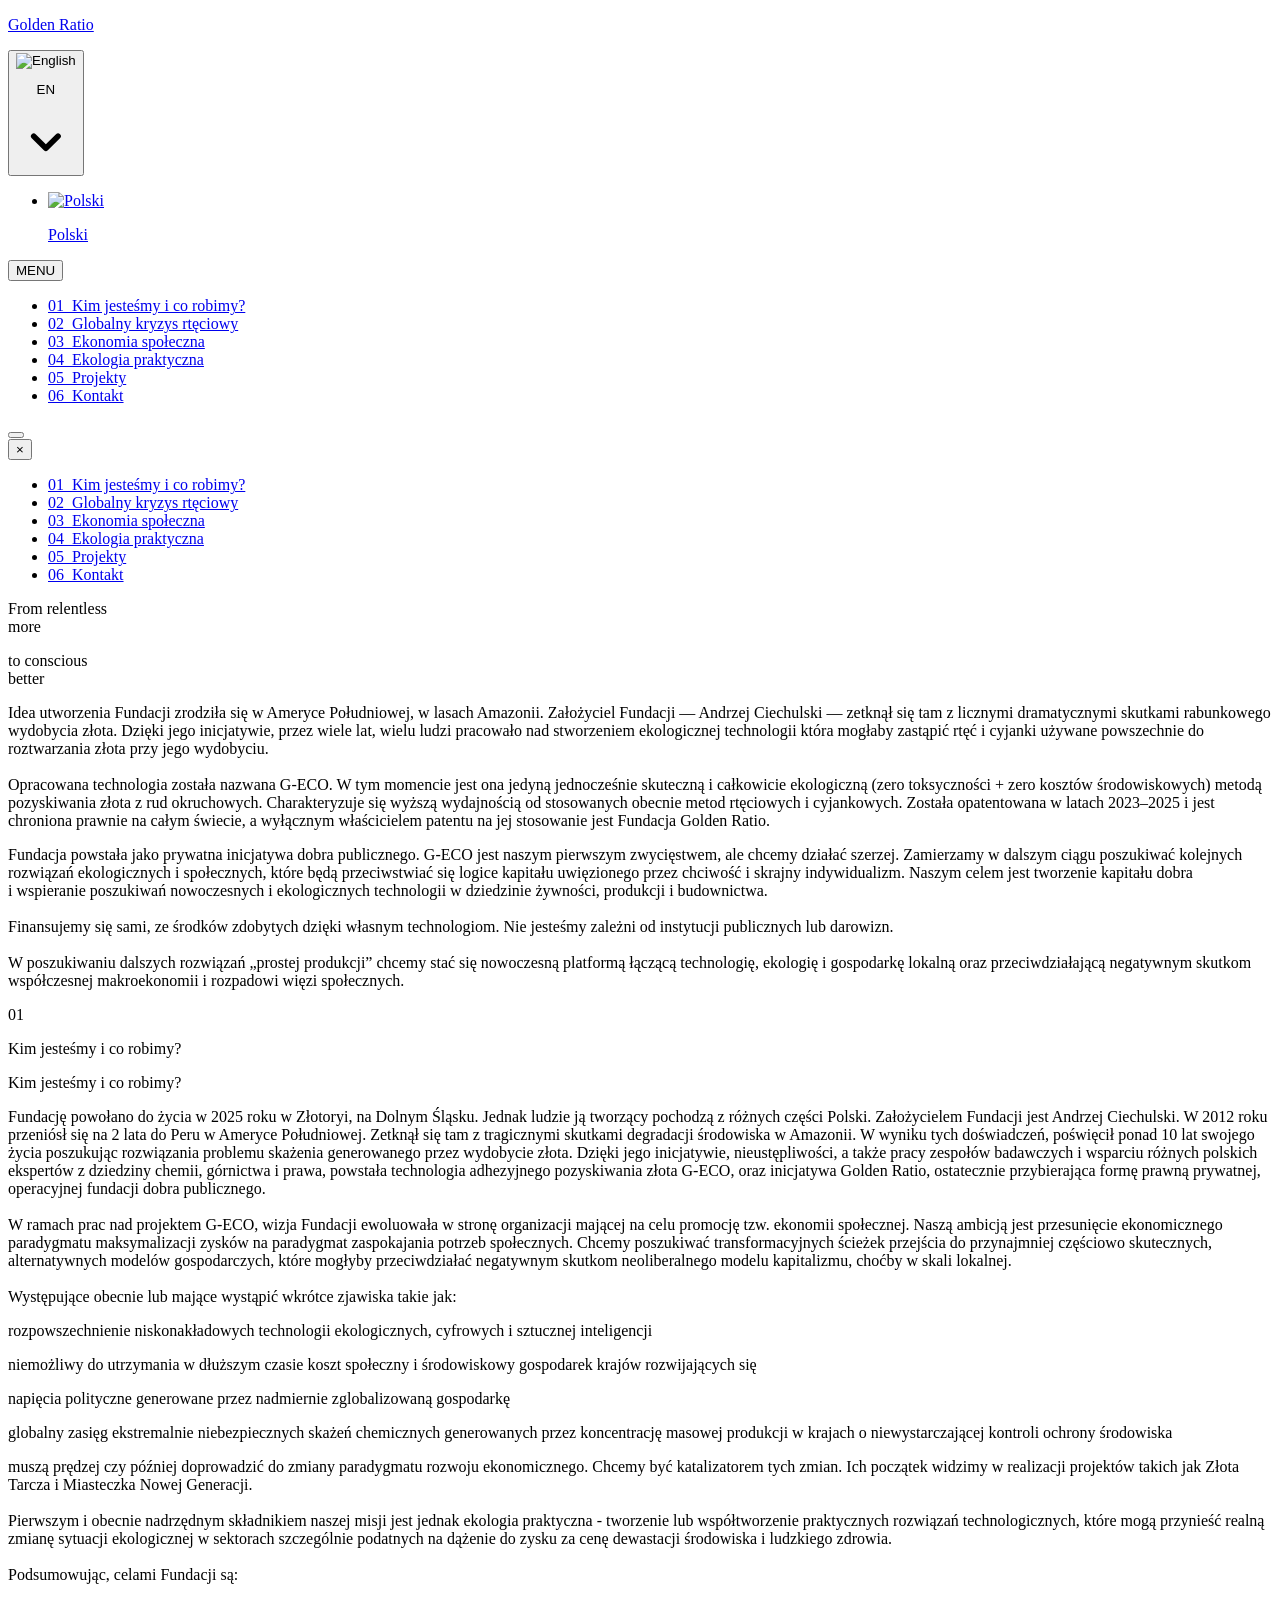
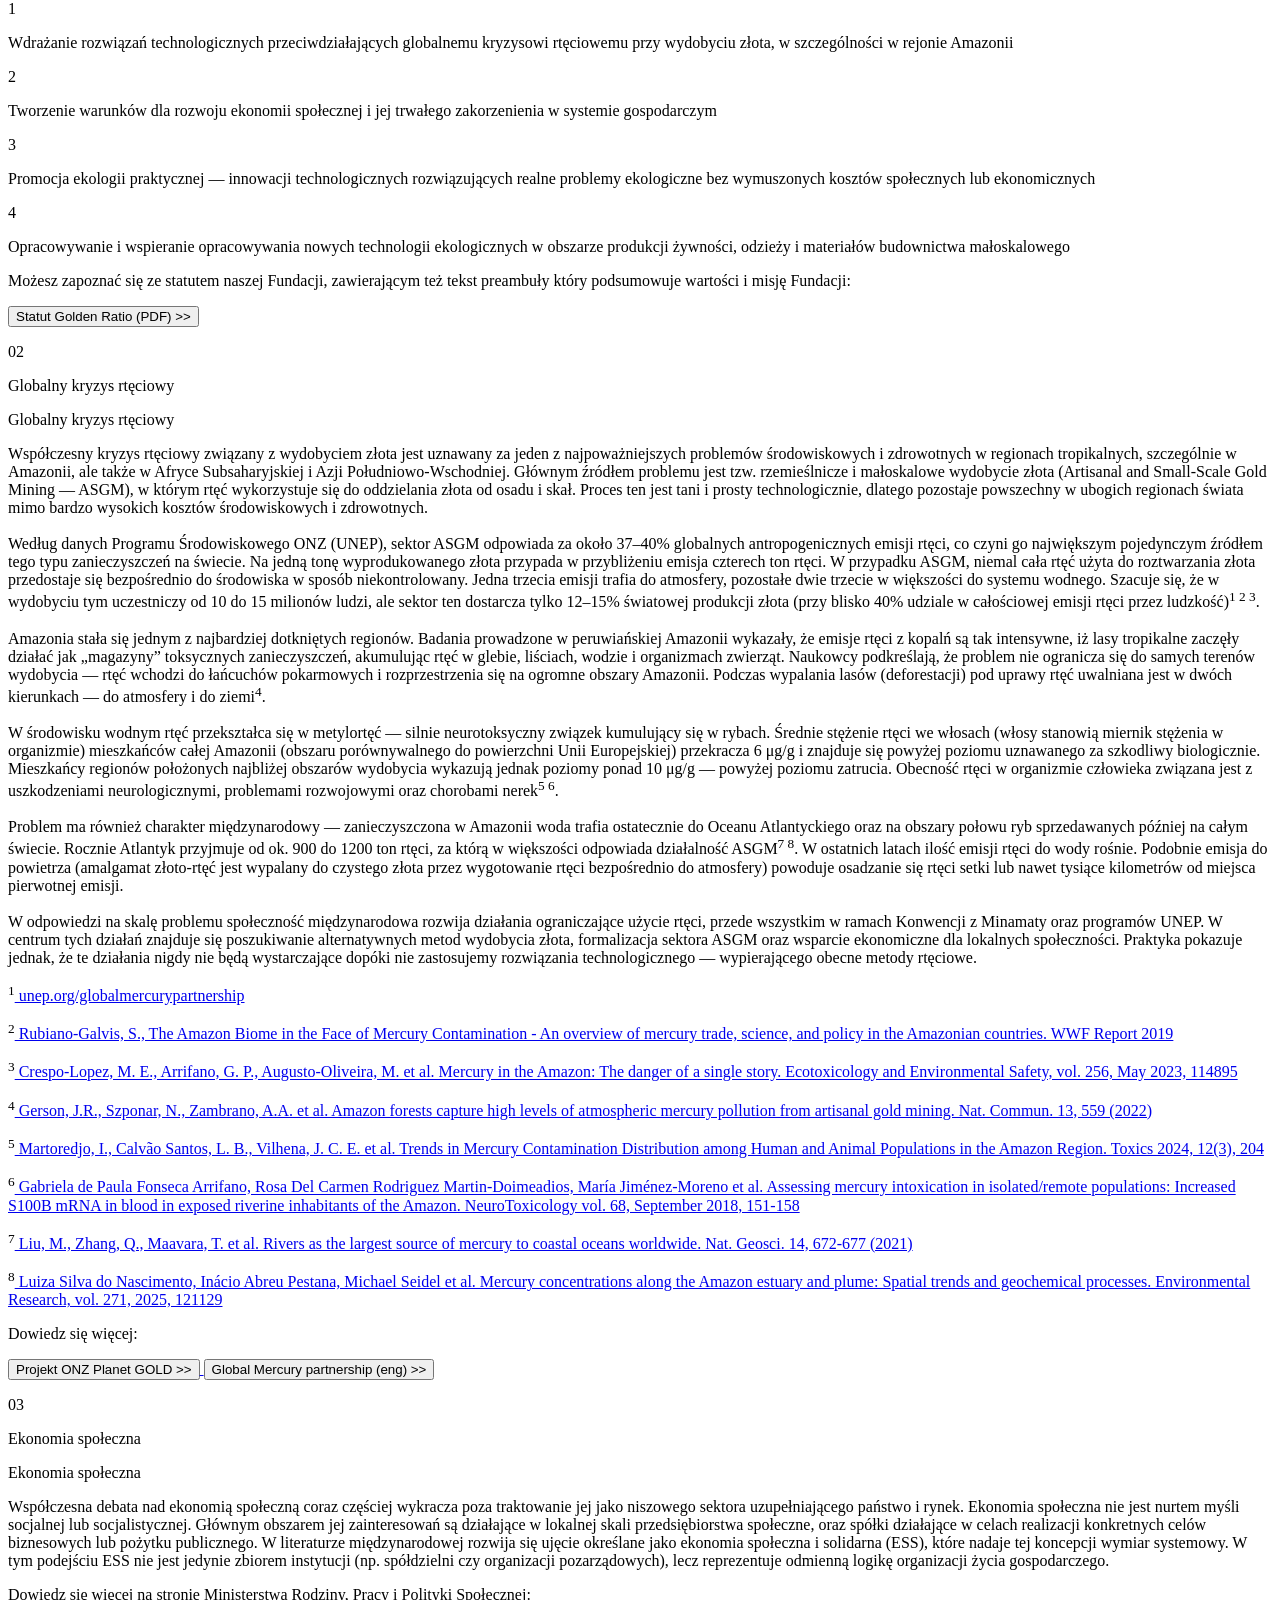
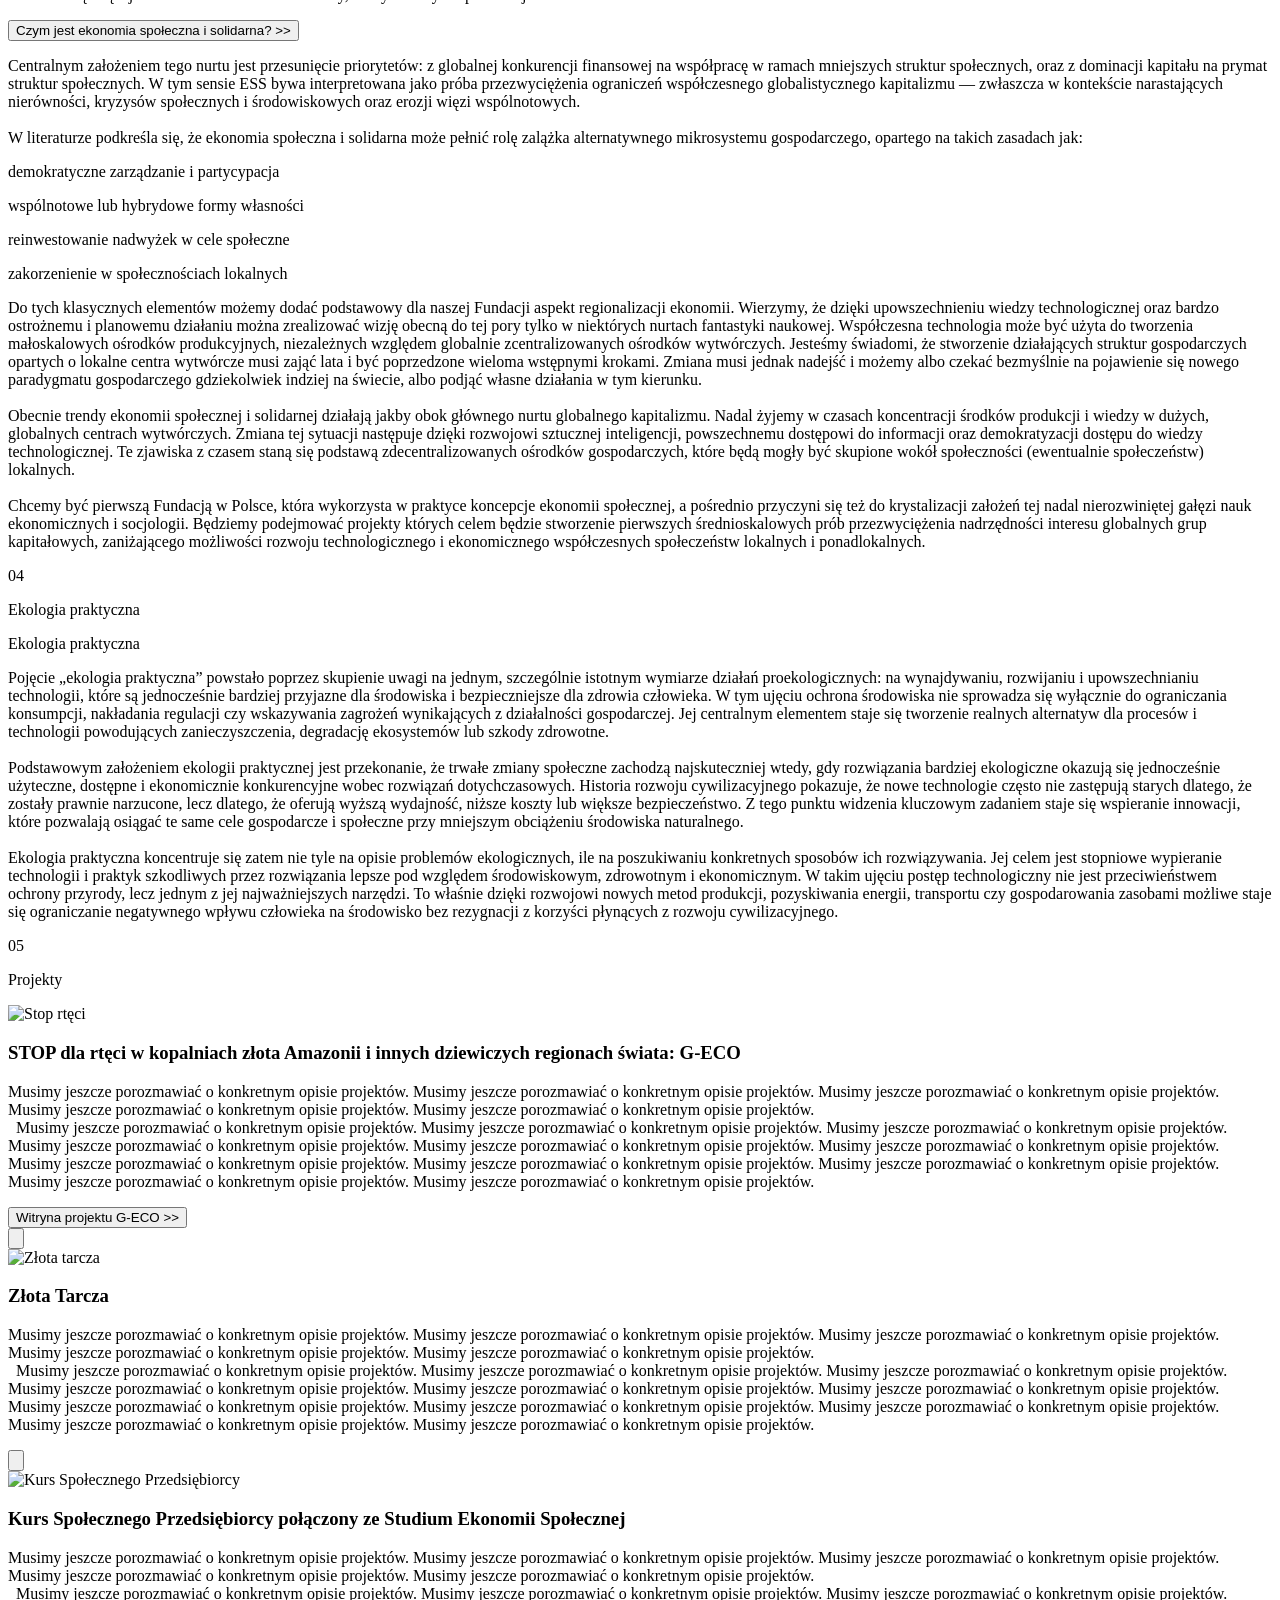
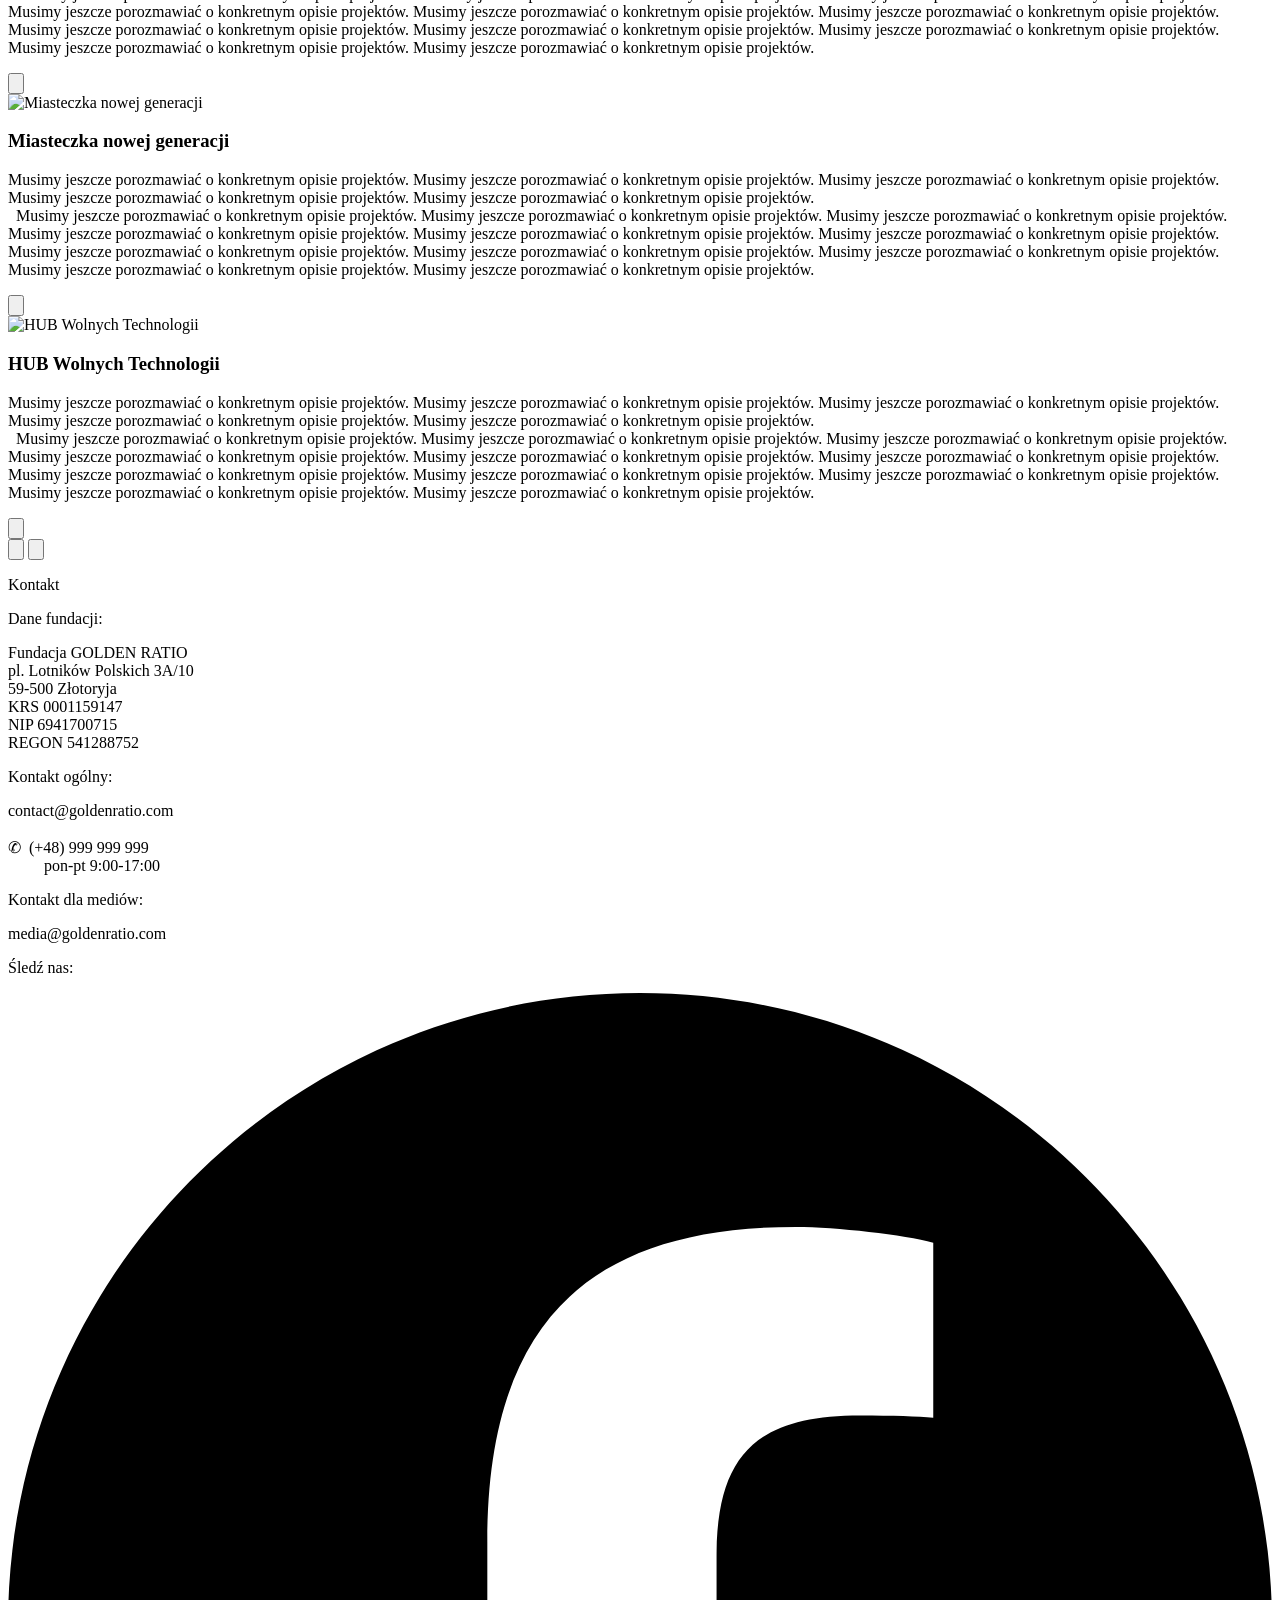
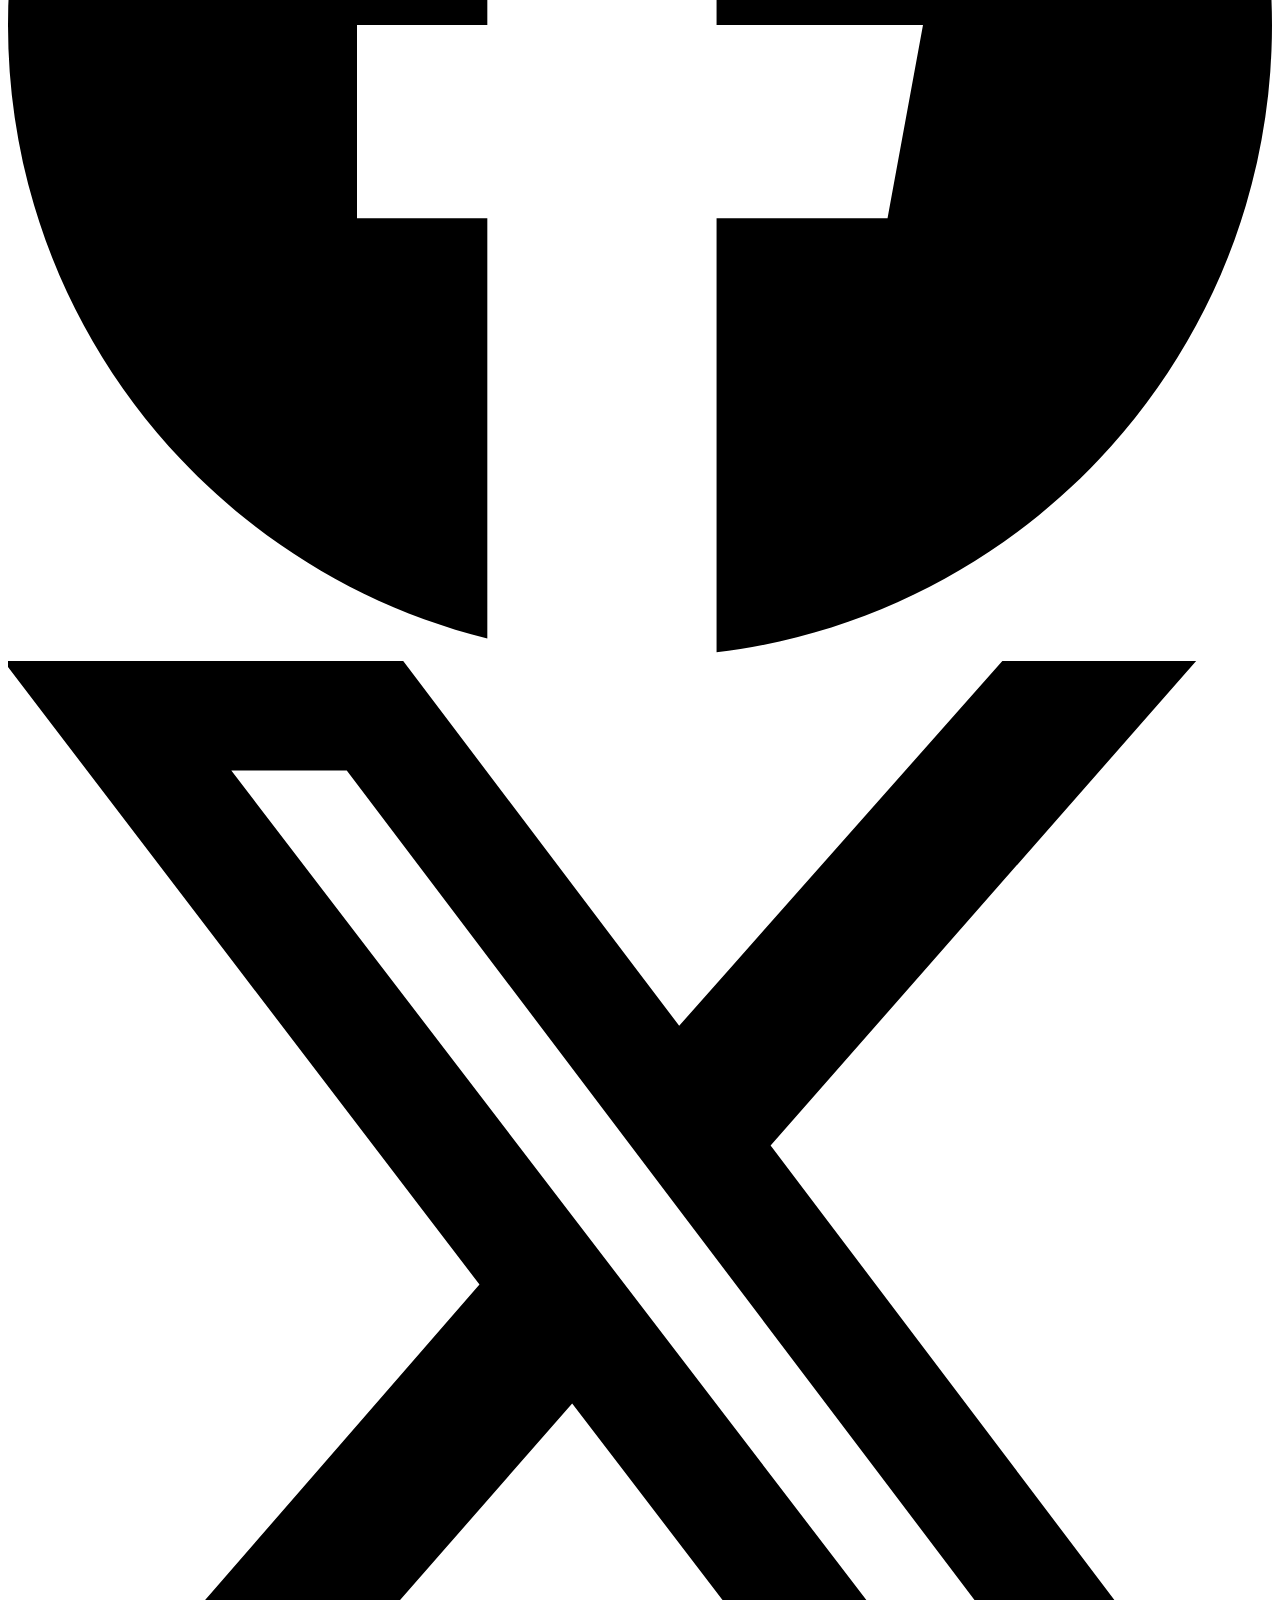
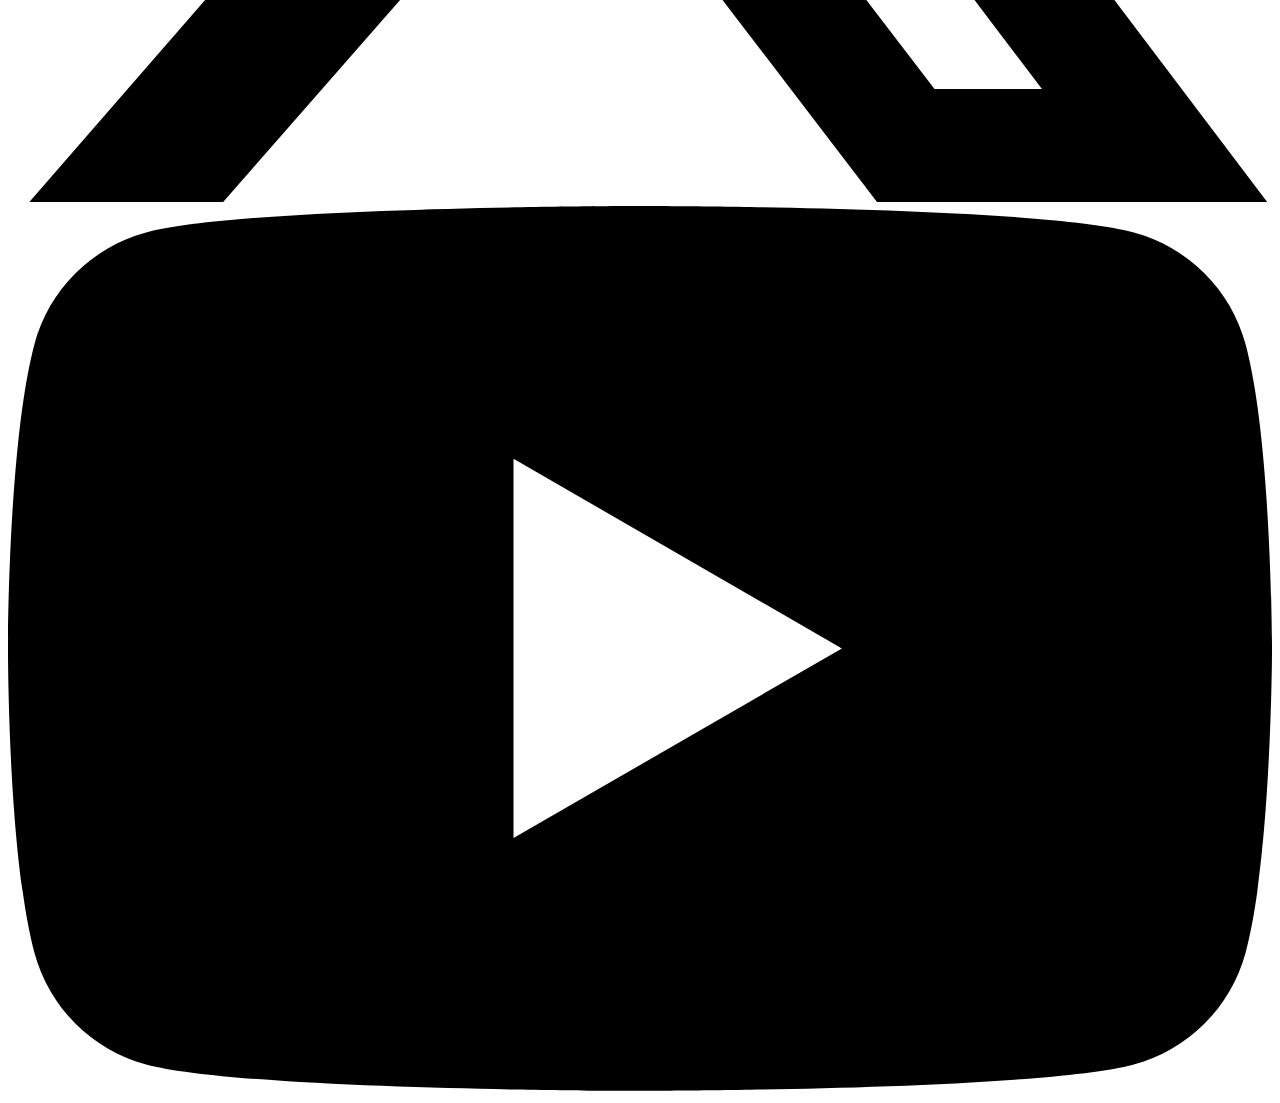
==== commit 34b7c9dd: "Update index.html" ====
--- a/en/index.html
+++ b/en/index.html
@@ -17,8 +17,8 @@
     <meta property="og:url" content="https://goldenratio.com/en/">
     <meta property="og:image" content="https://goldenratio.com/og-image.jpg">
     <meta property="og:locale" content="en_UK">
-    <script type="module" crossorigin src="/assets/main-FZFro_0R.js"></script>
-    <link rel="stylesheet" crossorigin href="/assets/main-CEOeskJY.css">
+    <script type="module" crossorigin src="/mietowy/assets/main-FZFro_0R.js"></script>
+    <link rel="stylesheet" crossorigin href="/mietowy/assets/main-CEOeskJY.css">
   </head>
 
 
@@ -87,7 +87,7 @@
                 <div class="flex flex-row items-center">
                   <div class="relative w-3.5 h-3.5 rounded-full shadow-[0_0_0_2px_theme(colors.seven)] overflow-hidden mr-1">
                     <img
-                      src="/icons/Flag_of_the_UK2.png"
+                      src="/mietowy/icons/Flag_of_the_UK2.png"
                       alt="English"
                       loading="eager"
                       class="h-full w-auto absolute left-0 top-0 object-cover"
@@ -115,10 +115,10 @@
 
                 <ul>
                   <li>
-                    <a href="/" class="flex items-center whitespace-nowrap justify-between pl-3 pr-4 py-2 hover:bg-six focus-visible:bg-six transition-colors duration-100 ease-in-out">
+                    <a href="/mietowy/" class="flex items-center whitespace-nowrap justify-between pl-3 pr-4 py-2 hover:bg-six focus-visible:bg-six transition-colors duration-100 ease-in-out">
                       <div class="flex flex-row items-center">
                         <img
-                          src="/icons/Flag_of_Poland2.png"
+                          src="/mietowy/icons/Flag_of_Poland2.png"
                           alt="Polski"
                           loading="eager"
                           class="w-4 h-4 mr-2 image-render-pixelated"
@@ -441,7 +441,7 @@
 
           <p class="paragraph_small">Możesz zapoznać się ze statutem naszej Fundacji, zawierającym też tekst preambuły który podsumowuje wartości i misję Fundacji:</p>
 
-          <a href="/GOLDEN RATIO statut.pdf" target="_blank" rel="noopener noreferrer">
+          <a href="/mietowy/GOLDEN RATIO statut.pdf" target="_blank" rel="noopener noreferrer">
             <button class="button">Statut Golden Ratio (PDF) &gt;&gt;</button>
           </a>
           
@@ -679,7 +679,7 @@
             <div class="carousel-track">
 
               <article x-data="{ expanded: false }" class="carousel-card">
-                <img src="/1.jpg" loading="eager" alt="Stop rtęci">
+                <img src="/mietowy/1.jpg" loading="eager" alt="Stop rtęci">
                 <div
                 x-ref="content"
                 :style="
@@ -702,7 +702,7 @@
               </article>
 
               <article x-data="{ expanded: false }" class="carousel-card">
-                <img src="/2.jpg" loading="eager" alt="Złota tarcza">
+                <img src="/mietowy/2.jpg" loading="eager" alt="Złota tarcza">
                 <div
                 x-ref="content"
                 :style="
@@ -724,7 +724,7 @@
               </article>
 
               <article x-data="{ expanded: false }" class="carousel-card">
-                <img src="/3.jpg" loading="lazy" alt="Kurs Społecznego Przedsiębiorcy">
+                <img src="/mietowy/3.jpg" loading="lazy" alt="Kurs Społecznego Przedsiębiorcy">
                 <div
                 x-ref="content"
                 :style="
@@ -746,7 +746,7 @@
               </article>
 
               <article x-data="{ expanded: false }" class="carousel-card">
-                <img src="/4.jpg" loading="lazy" alt="Miasteczka nowej generacji">
+                <img src="/mietowy/4.jpg" loading="lazy" alt="Miasteczka nowej generacji">
                 <div
                 x-ref="content"
                 :style="
@@ -768,7 +768,7 @@
               </article>
 
               <article x-data="{ expanded: false }" class="carousel-card">
-                <img src="/5.jpg" loading="lazy" alt="HUB Wolnych Technologii">
+                <img src="/mietowy/5.jpg" loading="lazy" alt="HUB Wolnych Technologii">
                 <div
                 x-ref="content"
                 :style="
